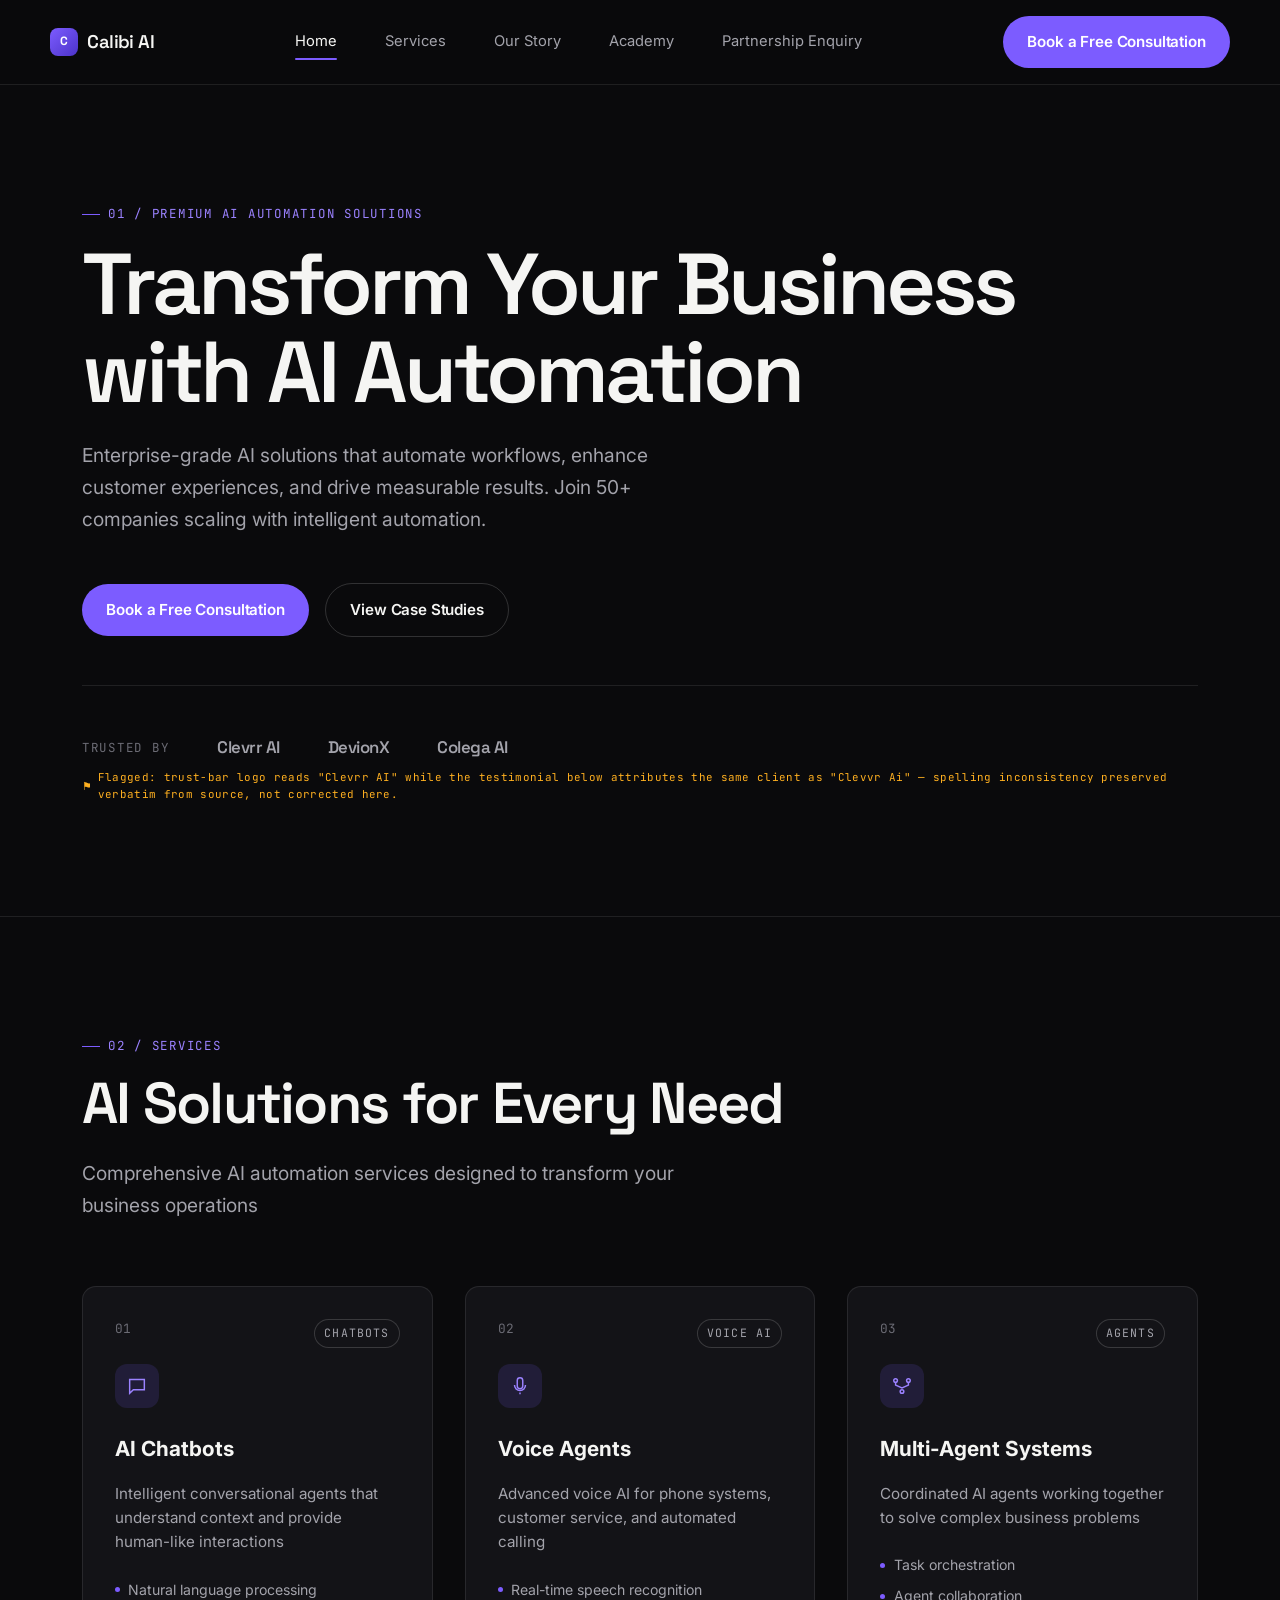
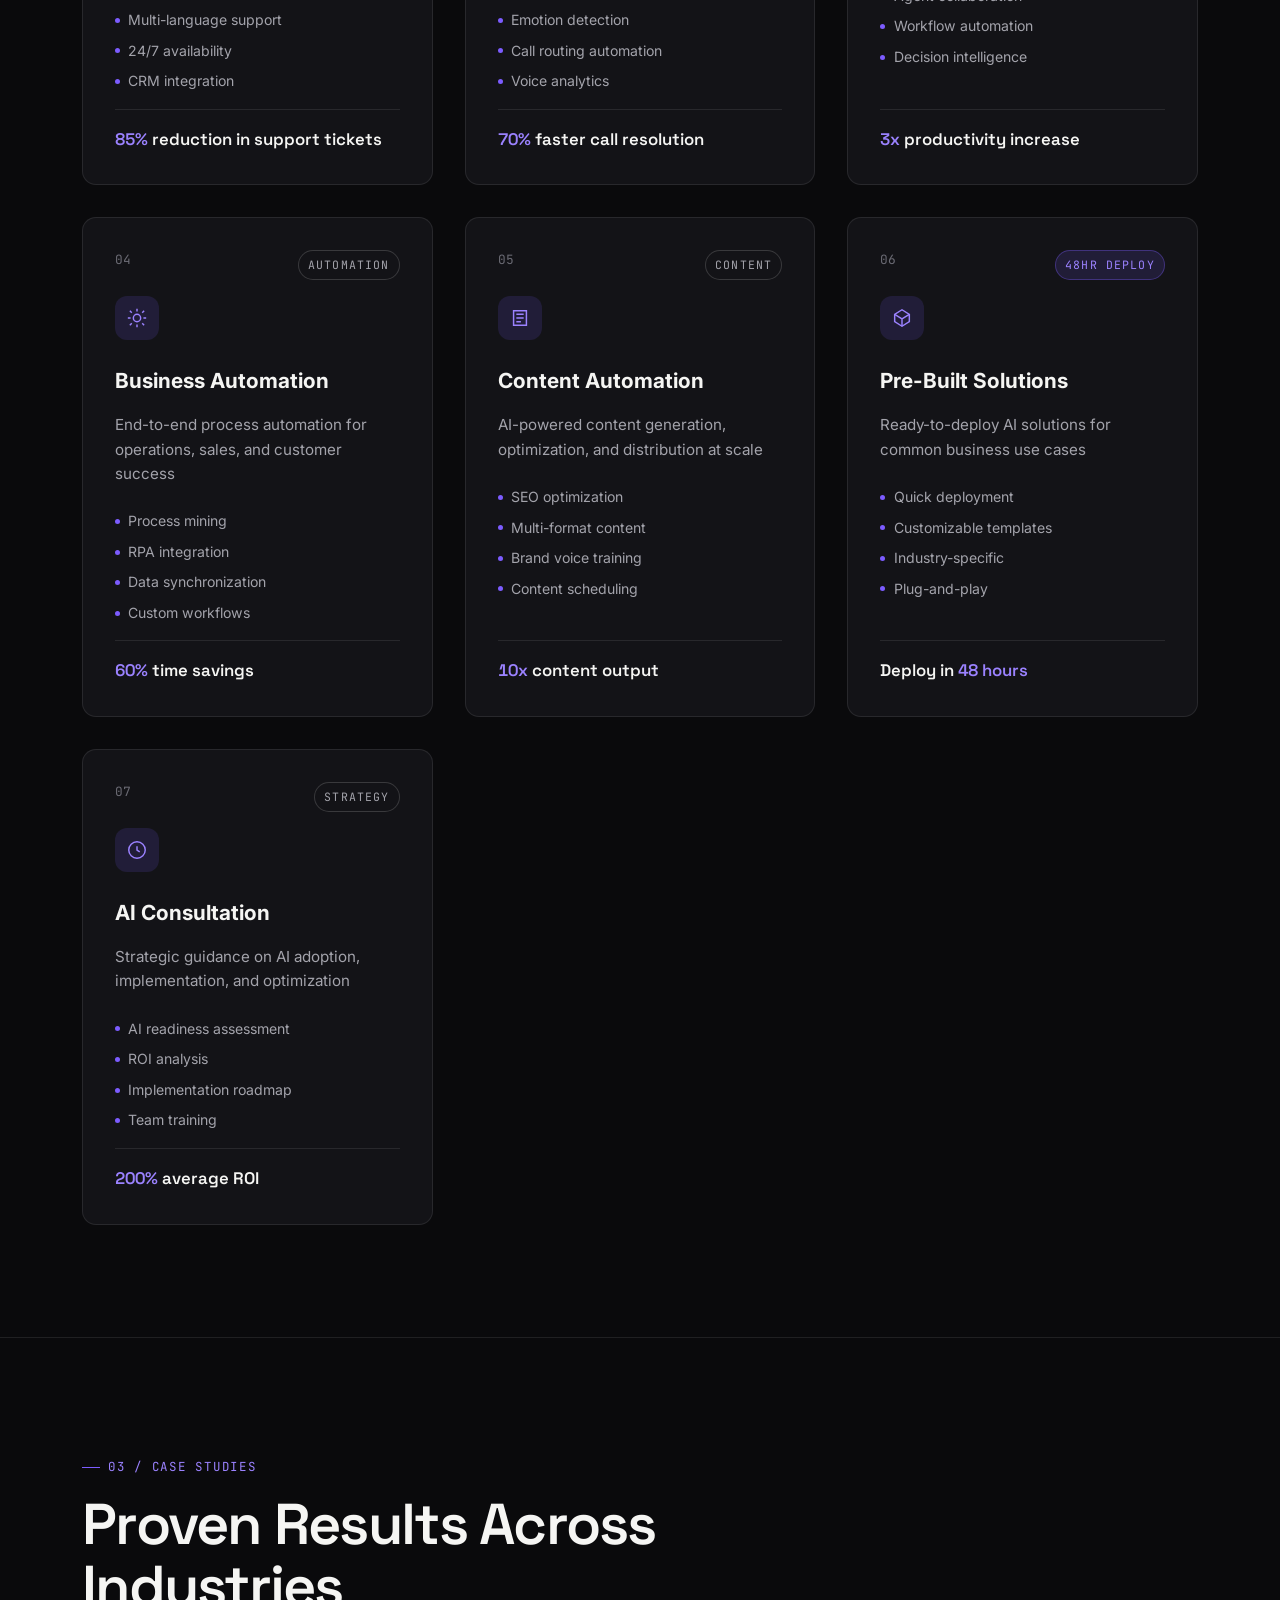
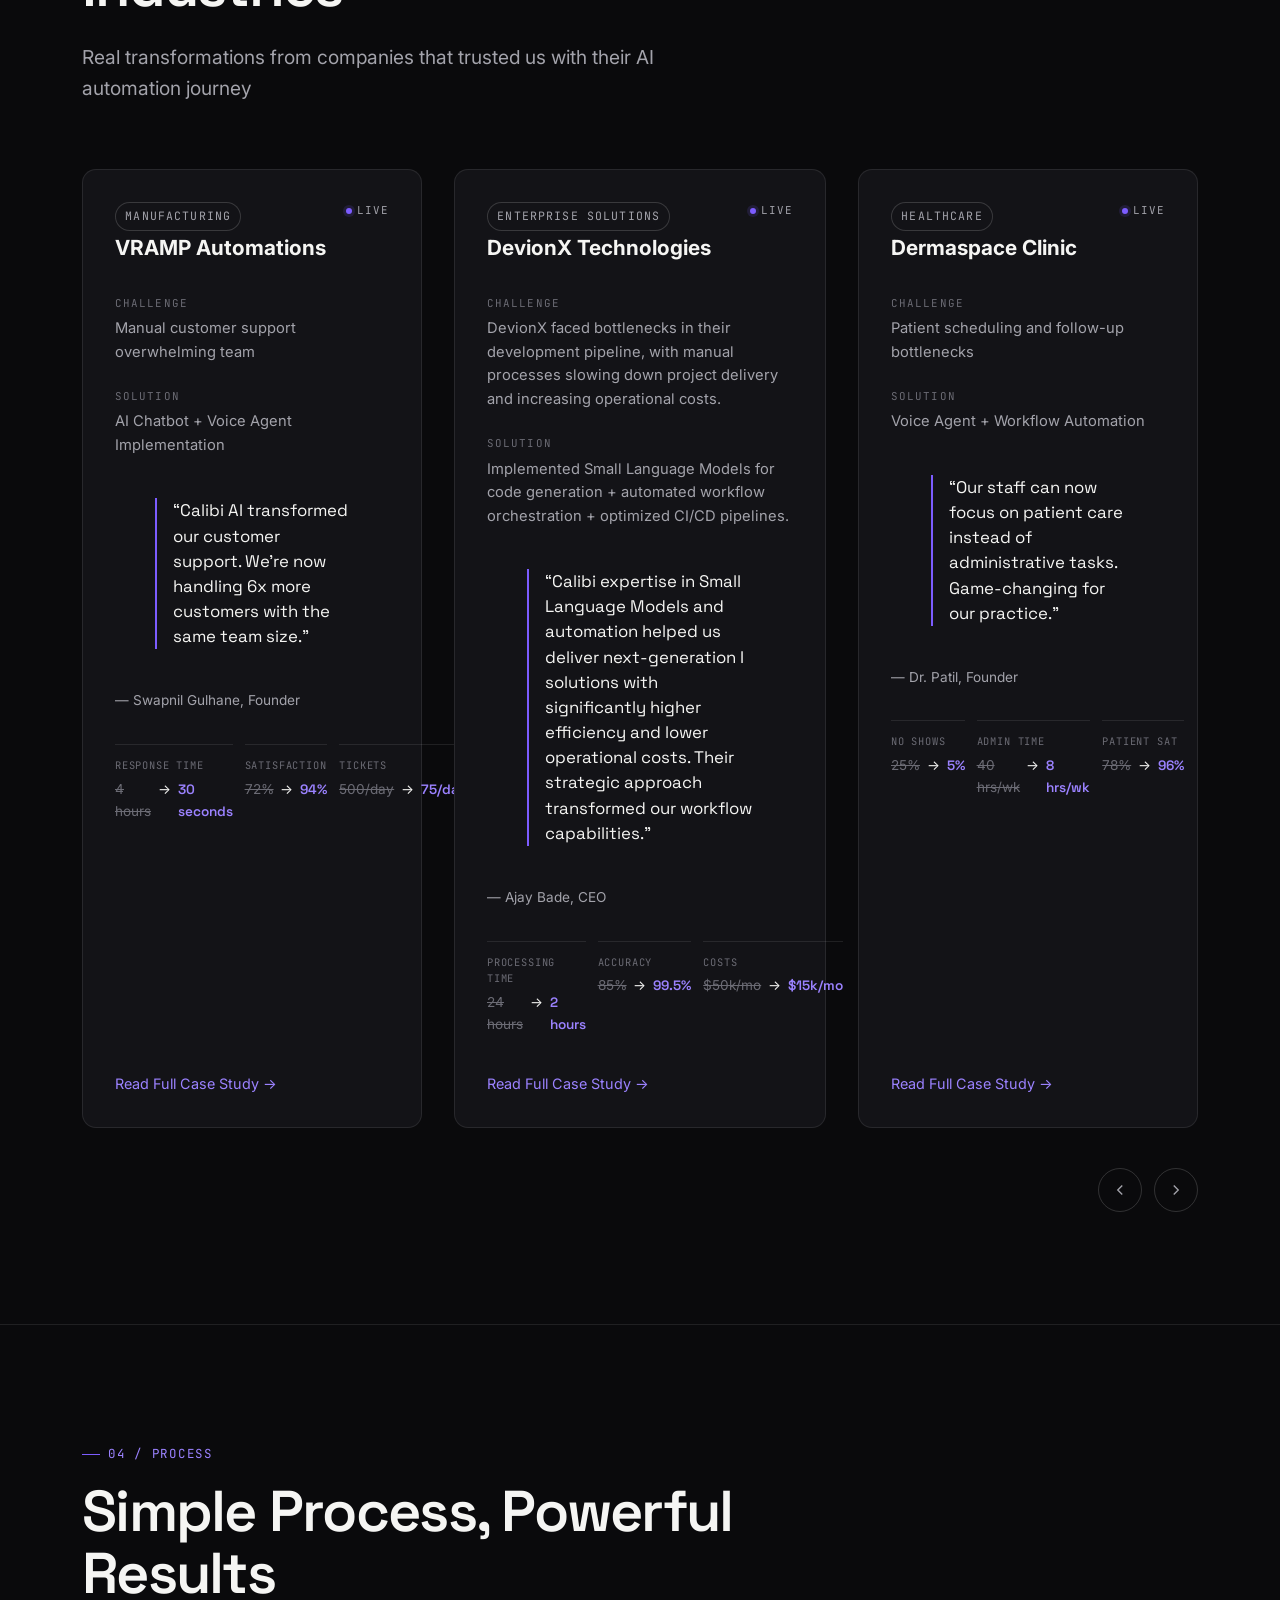
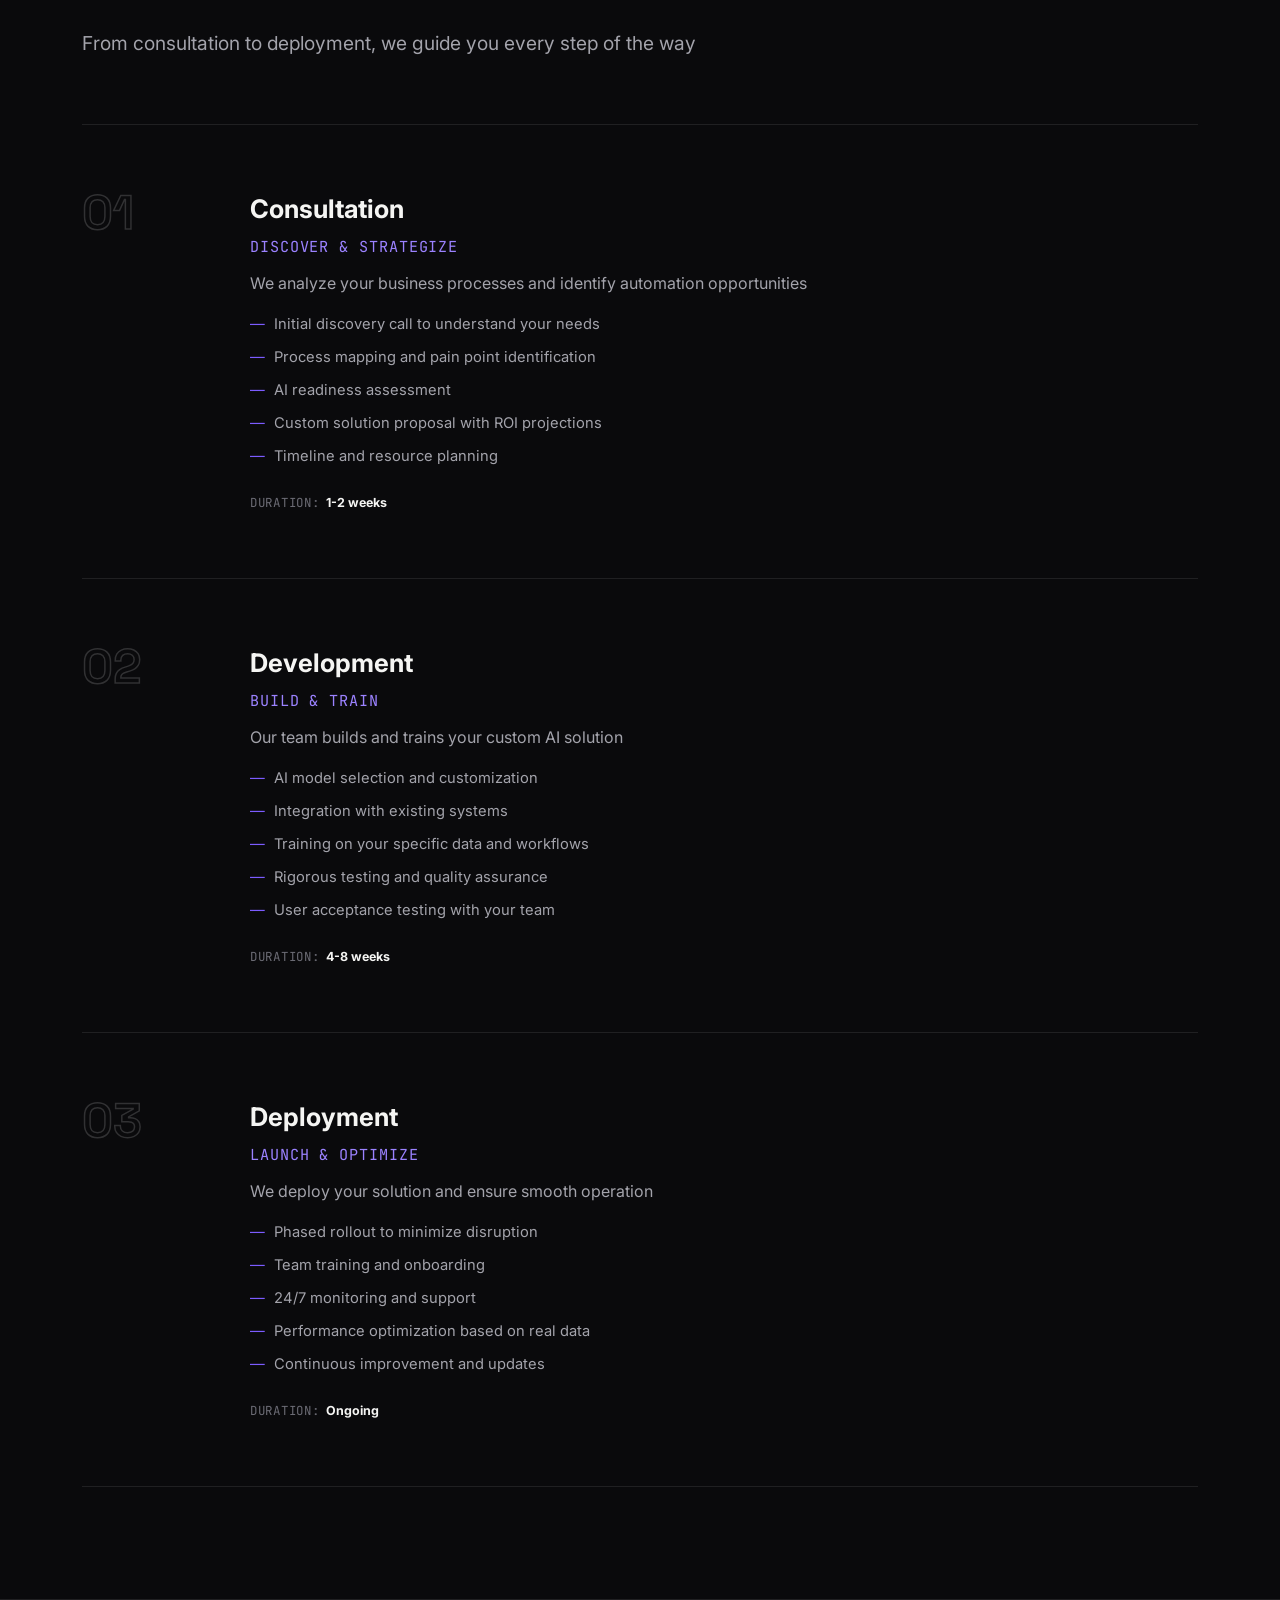
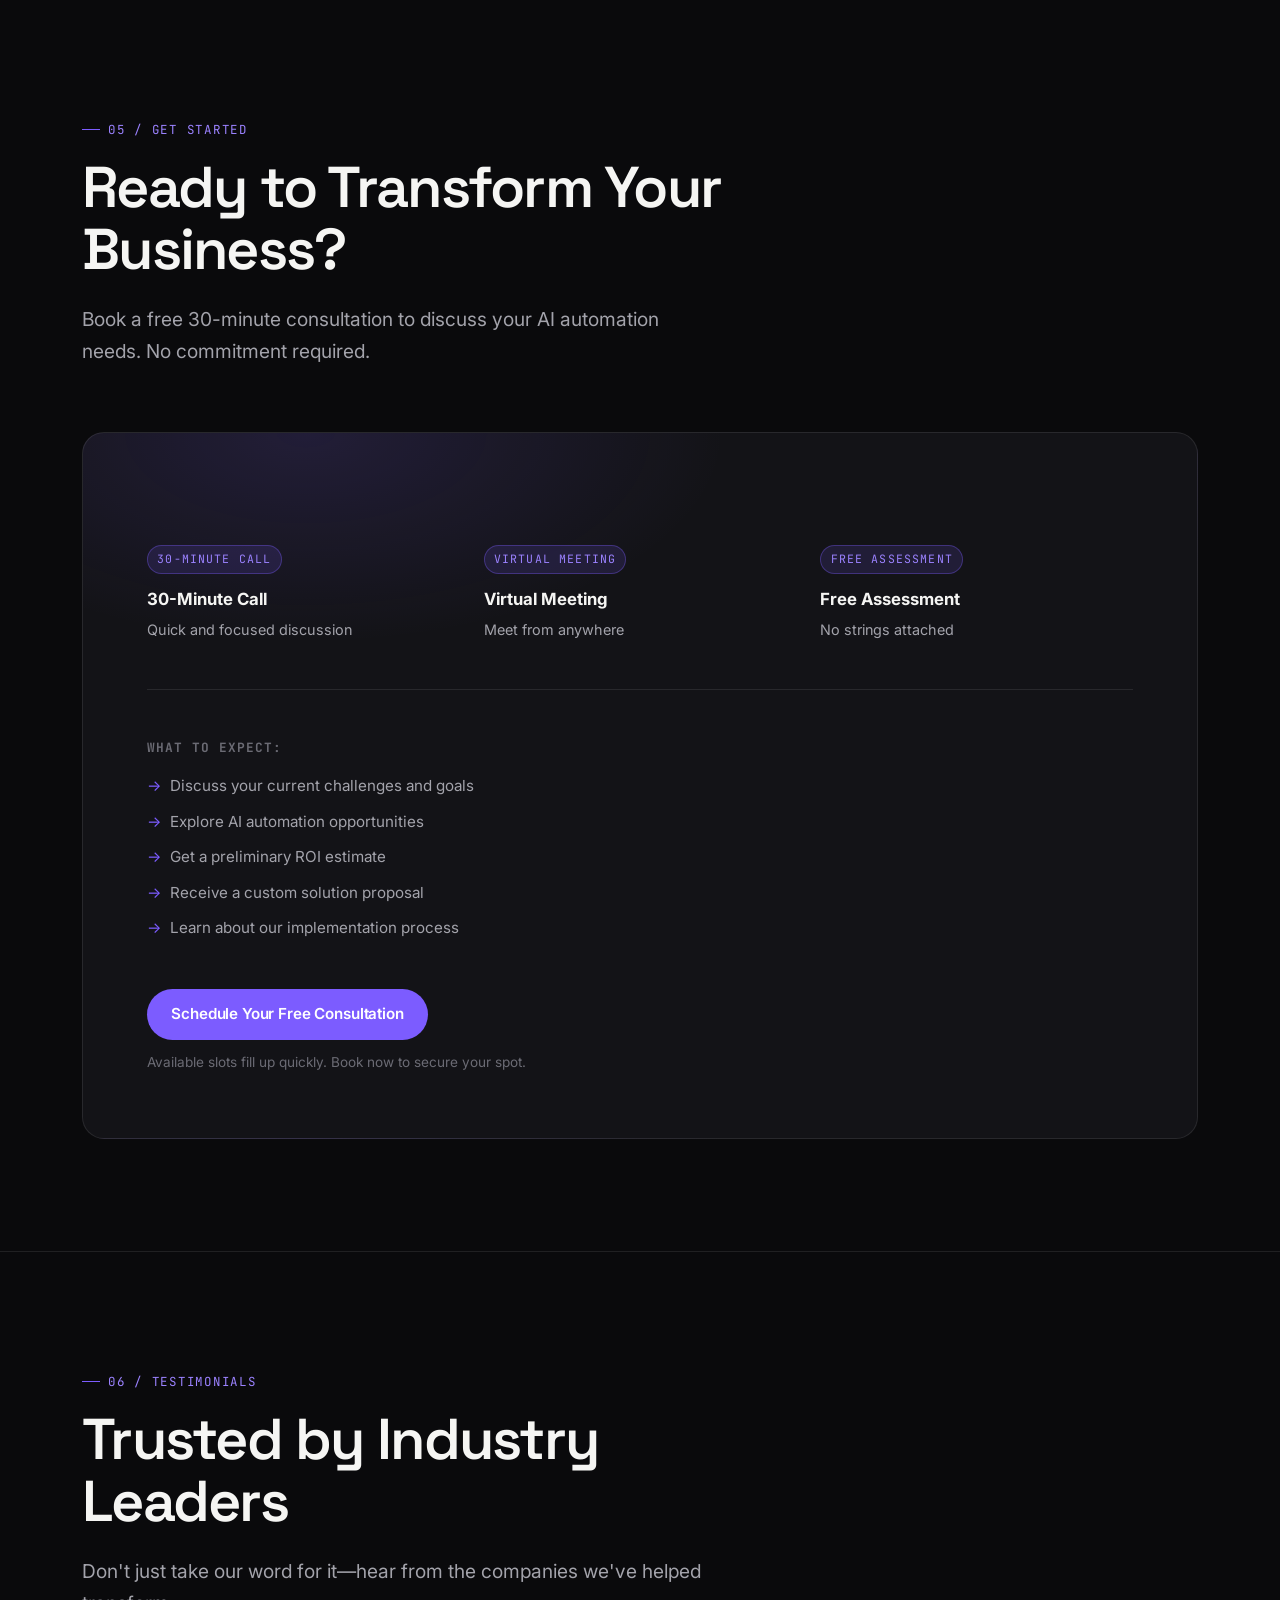
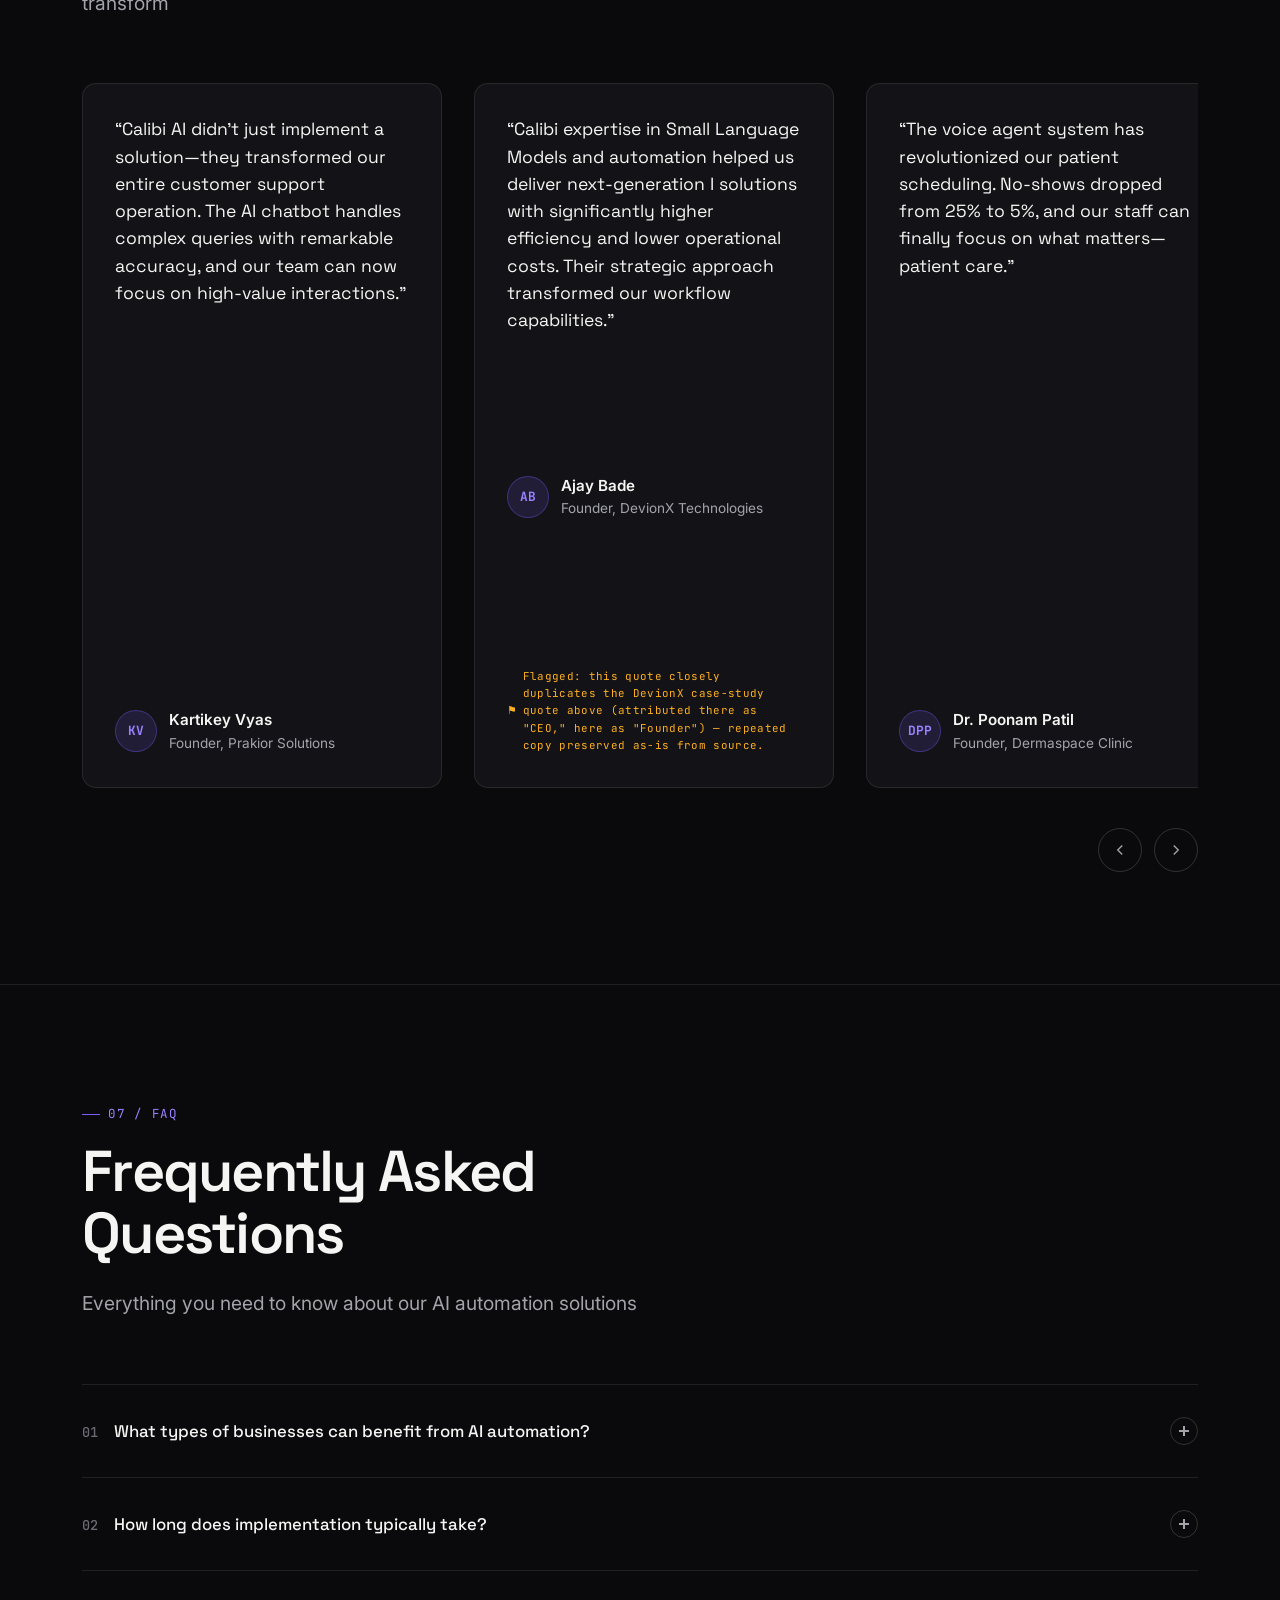
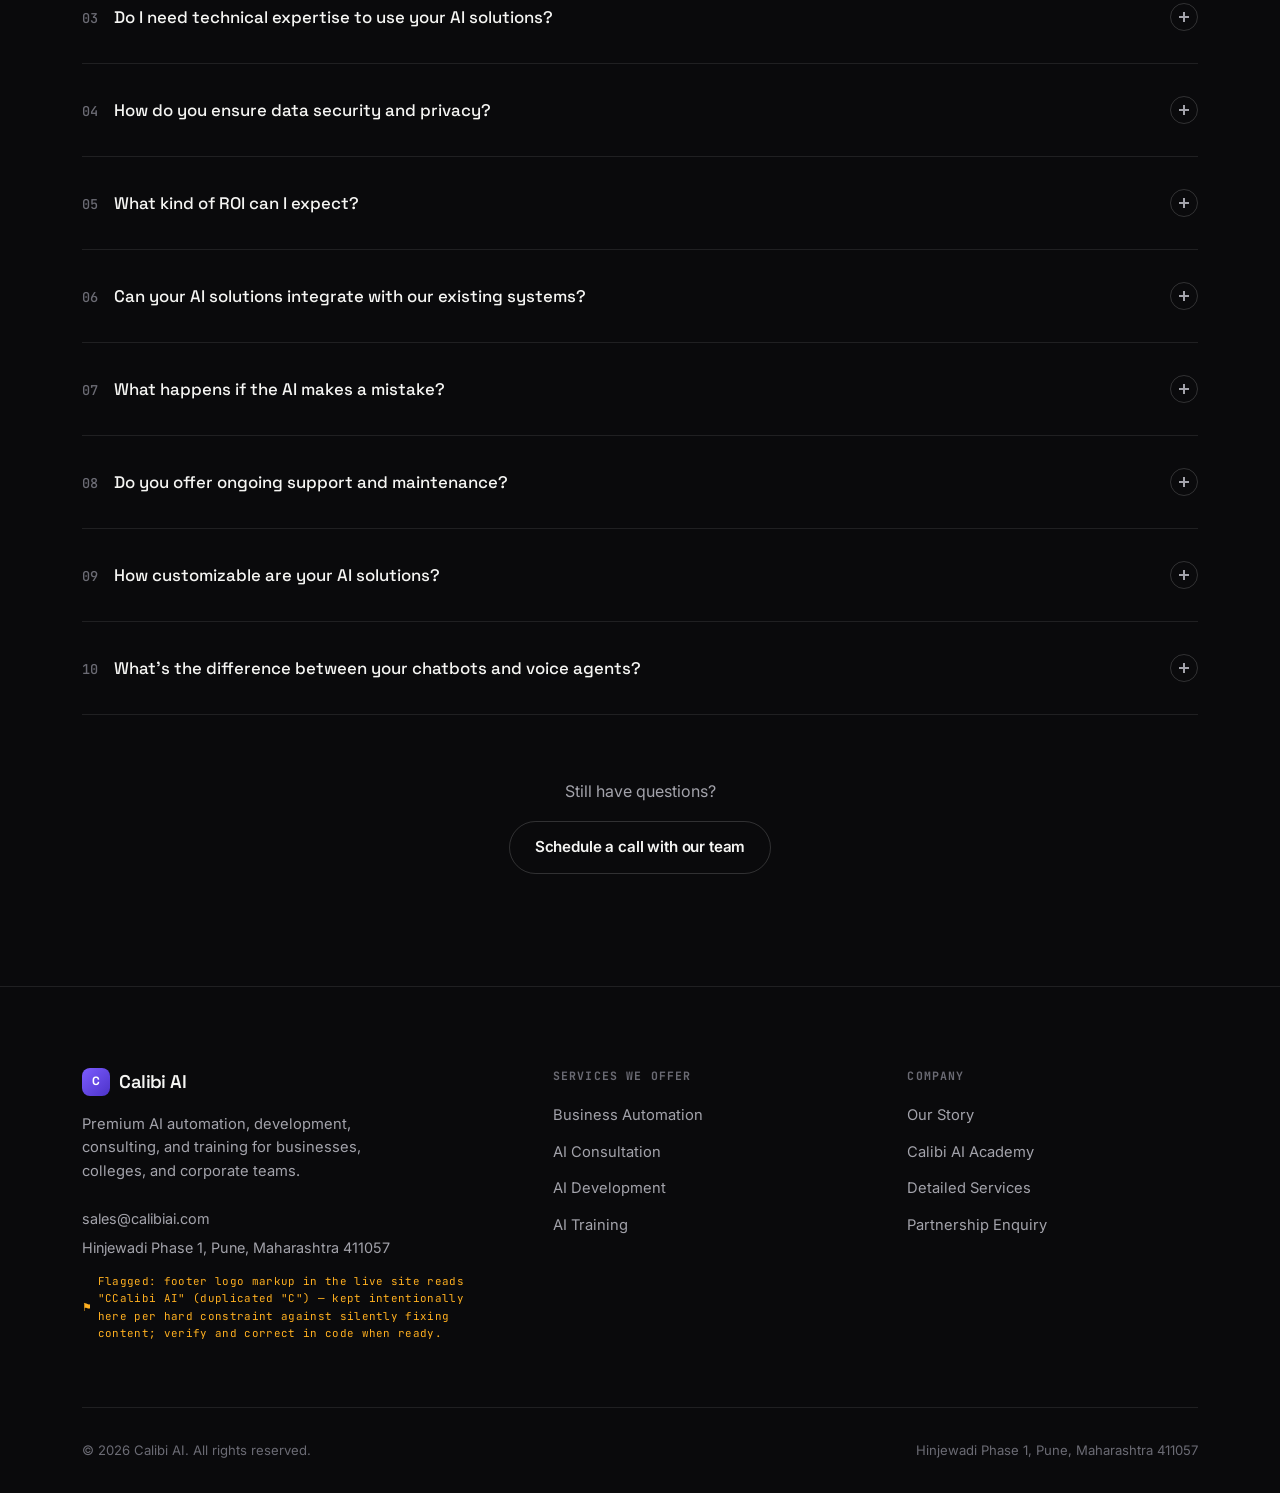
==== index.html @ f29c5b3b "Redesign Calibi AI theme/UI (editorial 360labs-style visual system) - Full visual redesign across Ho" ====
<!DOCTYPE html>
<html lang="en">
<head>
<meta charset="UTF-8" />
<meta name="viewport" content="width=device-width, initial-scale=1.0" />
<title>Calibi AI - Premium AI Automation Solutions</title>
<meta name="description" content="Enterprise-grade AI solutions that automate workflows, enhance customer experiences, and drive measurable results." />
<link rel="preconnect" href="https://fonts.googleapis.com">
<link href="https://fonts.googleapis.com/css2?family=Space+Grotesk:wght@500;600;700&family=Inter:wght@400;500;600;700&family=JetBrains+Mono:wght@400;500&display=swap" rel="stylesheet">
<link rel="stylesheet" href="assets/css/style.css" />
</head>
<body>

<header class="navbar">
  <div class="container navbar__inner">
    <a href="index.html" class="logo"><span class="logo__mark">C</span>Calibi AI</a>
    <nav class="nav-links">
      <a href="index.html" class="is-active">Home</a>
      <a href="services.html">Services</a>
      <a href="story.html">Our Story</a>
      <a href="academy.html">Academy</a>
      <a href="academy.html#academy-contact">Partnership Enquiry</a>
    </nav>
    <div class="navbar__actions">
      <a href="#consultation" class="btn btn-primary">Book a Free Consultation</a>
      <button class="nav-toggle" aria-label="Toggle menu"><span></span></button>
    </div>
  </div>
</header>

<main>

  <!-- HERO -->
  <section class="hero container">
    <div class="eyebrow">01 / Premium AI Automation Solutions</div>
    <h1 class="display-xl reveal">Transform Your Business with AI Automation</h1>
    <p class="lede hero__sub reveal">Enterprise-grade AI solutions that automate workflows, enhance customer experiences, and drive measurable results. Join 50+ companies scaling with intelligent automation.</p>
    <div class="btn-row hero__cta reveal">
      <a href="#consultation" class="btn btn-primary">Book a Free Consultation</a>
      <a href="#case-studies" class="btn btn-secondary">View Case Studies</a>
    </div>

    <div class="trust-bar reveal">
      <span class="trust-bar__label">Trusted by</span>
      <div class="trust-bar__logos">
        <span>Clevrr AI</span>
        <span>DevionX</span>
        <span>Colega AI</span>
      </div>
    </div>
    <div class="editorial-flag">Flagged: trust-bar logo reads "Clevrr AI" while the testimonial below attributes the same client as "Clevvr Ai" — spelling inconsistency preserved verbatim from source, not corrected here.</div>
  </section>

  <!-- SERVICES -->
  <section class="section section-border-top" id="services">
    <div class="container">
      <div class="section-head reveal">
        <div class="eyebrow">02 / Services</div>
        <h2 class="display-lg">AI Solutions for Every Need</h2>
        <p class="lede">Comprehensive AI automation services designed to transform your business operations</p>
      </div>

      <div class="grid grid-3 reveal-stagger">

        <article class="card service-card">
          <div class="service-card__top">
            <span class="service-card__index">01</span>
            <span class="pill">Chatbots</span>
          </div>
          <div class="service-card__icon">
            <svg viewBox="0 0 24 24" fill="none" stroke="currentColor" stroke-width="1.6"><path d="M4 5h16v11H8l-4 4V5Z"/></svg>
          </div>
          <h3>AI Chatbots</h3>
          <p class="desc">Intelligent conversational agents that understand context and provide human-like interactions</p>
          <ul class="service-card__features">
            <li>Natural language processing</li>
            <li>Multi-language support</li>
            <li>24/7 availability</li>
            <li>CRM integration</li>
          </ul>
          <div class="service-card__stat"><span class="stat-number">85%</span> reduction in support tickets</div>
        </article>

        <article class="card service-card">
          <div class="service-card__top">
            <span class="service-card__index">02</span>
            <span class="pill">Voice AI</span>
          </div>
          <div class="service-card__icon">
            <svg viewBox="0 0 24 24" fill="none" stroke="currentColor" stroke-width="1.6"><path d="M12 3a3 3 0 0 1 3 3v6a3 3 0 0 1-6 0V6a3 3 0 0 1 3-3Z"/><path d="M6 11a6 6 0 0 0 12 0M12 19v2"/></svg>
          </div>
          <h3>Voice Agents</h3>
          <p class="desc">Advanced voice AI for phone systems, customer service, and automated calling</p>
          <ul class="service-card__features">
            <li>Real-time speech recognition</li>
            <li>Emotion detection</li>
            <li>Call routing automation</li>
            <li>Voice analytics</li>
          </ul>
          <div class="service-card__stat"><span class="stat-number">70%</span> faster call resolution</div>
        </article>

        <article class="card service-card">
          <div class="service-card__top">
            <span class="service-card__index">03</span>
            <span class="pill">Agents</span>
          </div>
          <div class="service-card__icon">
            <svg viewBox="0 0 24 24" fill="none" stroke="currentColor" stroke-width="1.6"><circle cx="5" cy="6" r="2"/><circle cx="19" cy="6" r="2"/><circle cx="12" cy="18" r="2"/><path d="M5 8v3l7 3 7-3V8"/></svg>
          </div>
          <h3>Multi-Agent Systems</h3>
          <p class="desc">Coordinated AI agents working together to solve complex business problems</p>
          <ul class="service-card__features">
            <li>Task orchestration</li>
            <li>Agent collaboration</li>
            <li>Workflow automation</li>
            <li>Decision intelligence</li>
          </ul>
          <div class="service-card__stat"><span class="stat-number">3x</span> productivity increase</div>
        </article>

        <article class="card service-card">
          <div class="service-card__top">
            <span class="service-card__index">04</span>
            <span class="pill">Automation</span>
          </div>
          <div class="service-card__icon">
            <svg viewBox="0 0 24 24" fill="none" stroke="currentColor" stroke-width="1.6"><path d="M12 2v3M12 19v3M4.2 4.2l2.1 2.1M17.7 17.7l2.1 2.1M2 12h3M19 12h3M4.2 19.8l2.1-2.1M17.7 6.3l2.1-2.1"/><circle cx="12" cy="12" r="4"/></svg>
          </div>
          <h3>Business Automation</h3>
          <p class="desc">End-to-end process automation for operations, sales, and customer success</p>
          <ul class="service-card__features">
            <li>Process mining</li>
            <li>RPA integration</li>
            <li>Data synchronization</li>
            <li>Custom workflows</li>
          </ul>
          <div class="service-card__stat"><span class="stat-number">60%</span> time savings</div>
        </article>

        <article class="card service-card">
          <div class="service-card__top">
            <span class="service-card__index">05</span>
            <span class="pill">Content</span>
          </div>
          <div class="service-card__icon">
            <svg viewBox="0 0 24 24" fill="none" stroke="currentColor" stroke-width="1.6"><path d="M5 4h14v16H5z"/><path d="M8 8h8M8 12h8M8 16h5"/></svg>
          </div>
          <h3>Content Automation</h3>
          <p class="desc">AI-powered content generation, optimization, and distribution at scale</p>
          <ul class="service-card__features">
            <li>SEO optimization</li>
            <li>Multi-format content</li>
            <li>Brand voice training</li>
            <li>Content scheduling</li>
          </ul>
          <div class="service-card__stat"><span class="stat-number">10x</span> content output</div>
        </article>

        <article class="card service-card">
          <div class="service-card__top">
            <span class="service-card__index">06</span>
            <span class="pill pill--accent">48hr Deploy</span>
          </div>
          <div class="service-card__icon">
            <svg viewBox="0 0 24 24" fill="none" stroke="currentColor" stroke-width="1.6"><path d="M4 8l8-5 8 5v8l-8 5-8-5V8Z"/><path d="M4 8l8 5 8-5M12 13v8"/></svg>
          </div>
          <h3>Pre-Built Solutions</h3>
          <p class="desc">Ready-to-deploy AI solutions for common business use cases</p>
          <ul class="service-card__features">
            <li>Quick deployment</li>
            <li>Customizable templates</li>
            <li>Industry-specific</li>
            <li>Plug-and-play</li>
          </ul>
          <div class="service-card__stat">Deploy in <span class="stat-number">48 hours</span></div>
        </article>

        <article class="card service-card">
          <div class="service-card__top">
            <span class="service-card__index">07</span>
            <span class="pill">Strategy</span>
          </div>
          <div class="service-card__icon">
            <svg viewBox="0 0 24 24" fill="none" stroke="currentColor" stroke-width="1.6"><circle cx="12" cy="12" r="9"/><path d="M12 8v4l3 2"/></svg>
          </div>
          <h3>AI Consultation</h3>
          <p class="desc">Strategic guidance on AI adoption, implementation, and optimization</p>
          <ul class="service-card__features">
            <li>AI readiness assessment</li>
            <li>ROI analysis</li>
            <li>Implementation roadmap</li>
            <li>Team training</li>
          </ul>
          <div class="service-card__stat"><span class="stat-number">200%</span> average ROI</div>
        </article>

      </div>
    </div>
  </section>

  <!-- CASE STUDIES -->
  <section class="section section-border-top" id="case-studies">
    <div class="container">
      <div class="section-head reveal">
        <div class="eyebrow">03 / Case Studies</div>
        <h2 class="display-lg">Proven Results Across Industries</h2>
        <p class="lede">Real transformations from companies that trusted us with their AI automation journey</p>
      </div>

      <div class="carousel-wrap reveal" data-carousel>
        <div class="carousel-track">

          <article class="card case-card">
            <div class="case-card__head">
              <div class="case-card__meta">
                <span class="pill">Manufacturing</span>
                <h3>VRAMP Automations</h3>
              </div>
              <span class="status">Live</span>
            </div>

            <div class="case-card__block">
              <span class="label">CHALLENGE</span>
              <p>Manual customer support overwhelming team</p>
            </div>
            <div class="case-card__block">
              <span class="label">SOLUTION</span>
              <p>AI Chatbot + Voice Agent Implementation</p>
            </div>

            <blockquote class="case-card__quote">&ldquo;Calibi AI transformed our customer support. We're now handling 6x more customers with the same team size.&rdquo;</blockquote>
            <div class="case-card__author">— Swapnil Gulhane, Founder</div>

            <div class="case-card__metrics">
              <div class="metric">
                <span class="m-label">Response Time</span>
                <div class="m-values"><span class="m-before">4 hours</span><span>→</span><span class="m-after">30 seconds</span></div>
              </div>
              <div class="metric">
                <span class="m-label">Satisfaction</span>
                <div class="m-values"><span class="m-before">72%</span><span>→</span><span class="m-after">94%</span></div>
              </div>
              <div class="metric">
                <span class="m-label">Tickets</span>
                <div class="m-values"><span class="m-before">500/day</span><span>→</span><span class="m-after">75/day</span></div>
              </div>
            </div>

            <div class="case-card__footer">
              <a href="#" class="btn-ghost">Read Full Case Study →</a>
            </div>
          </article>

          <article class="card case-card">
            <div class="case-card__head">
              <div class="case-card__meta">
                <span class="pill">Enterprise solutions</span>
                <h3>DevionX Technologies</h3>
              </div>
              <span class="status">Live</span>
            </div>

            <div class="case-card__block">
              <span class="label">CHALLENGE</span>
              <p>DevionX faced bottlenecks in their development pipeline, with manual processes slowing down project delivery and increasing operational costs.</p>
            </div>
            <div class="case-card__block">
              <span class="label">SOLUTION</span>
              <p>Implemented Small Language Models for code generation + automated workflow orchestration + optimized CI/CD pipelines.</p>
            </div>

            <blockquote class="case-card__quote">&ldquo;Calibi expertise in Small Language Models and automation helped us deliver next-generation I solutions with significantly higher efficiency and lower operational costs. Their strategic approach transformed our workflow capabilities.&rdquo;</blockquote>
            <div class="case-card__author">— Ajay Bade, CEO</div>

            <div class="case-card__metrics">
              <div class="metric">
                <span class="m-label">Processing Time</span>
                <div class="m-values"><span class="m-before">24 hours</span><span>→</span><span class="m-after">2 hours</span></div>
              </div>
              <div class="metric">
                <span class="m-label">Accuracy</span>
                <div class="m-values"><span class="m-before">85%</span><span>→</span><span class="m-after">99.5%</span></div>
              </div>
              <div class="metric">
                <span class="m-label">Costs</span>
                <div class="m-values"><span class="m-before">$50k/mo</span><span>→</span><span class="m-after">$15k/mo</span></div>
              </div>
            </div>

            <div class="case-card__footer">
              <a href="#" class="btn-ghost">Read Full Case Study →</a>
            </div>
          </article>

          <article class="card case-card">
            <div class="case-card__head">
              <div class="case-card__meta">
                <span class="pill">Healthcare</span>
                <h3>Dermaspace Clinic</h3>
              </div>
              <span class="status">Live</span>
            </div>

            <div class="case-card__block">
              <span class="label">CHALLENGE</span>
              <p>Patient scheduling and follow-up bottlenecks</p>
            </div>
            <div class="case-card__block">
              <span class="label">SOLUTION</span>
              <p>Voice Agent + Workflow Automation</p>
            </div>

            <blockquote class="case-card__quote">&ldquo;Our staff can now focus on patient care instead of administrative tasks. Game-changing for our practice.&rdquo;</blockquote>
            <div class="case-card__author">— Dr. Patil, Founder</div>

            <div class="case-card__metrics">
              <div class="metric">
                <span class="m-label">No Shows</span>
                <div class="m-values"><span class="m-before">25%</span><span>→</span><span class="m-after">5%</span></div>
              </div>
              <div class="metric">
                <span class="m-label">Admin Time</span>
                <div class="m-values"><span class="m-before">40 hrs/wk</span><span>→</span><span class="m-after">8 hrs/wk</span></div>
              </div>
              <div class="metric">
                <span class="m-label">Patient Sat</span>
                <div class="m-values"><span class="m-before">78%</span><span>→</span><span class="m-after">96%</span></div>
              </div>
            </div>

            <div class="case-card__footer">
              <a href="#" class="btn-ghost">Read Full Case Study →</a>
            </div>
          </article>

        </div>

        <div class="carousel-controls">
          <button class="carousel-btn" data-action="prev" aria-label="Previous slide">
            <svg viewBox="0 0 24 24" fill="none" stroke="currentColor" stroke-width="1.8"><path d="M15 18l-6-6 6-6"/></svg>
          </button>
          <button class="carousel-btn" data-action="next" aria-label="Next slide">
            <svg viewBox="0 0 24 24" fill="none" stroke="currentColor" stroke-width="1.8"><path d="M9 18l6-6-6-6"/></svg>
          </button>
        </div>
      </div>
    </div>
  </section>

  <!-- PROCESS -->
  <section class="section section-border-top">
    <div class="container">
      <div class="section-head reveal">
        <div class="eyebrow">04 / Process</div>
        <h2 class="display-lg">Simple Process, Powerful Results</h2>
        <p class="lede">From consultation to deployment, we guide you every step of the way</p>
      </div>

      <div class="process-list">
        <div class="process-step reveal">
          <div class="process-step__num"><span class="big">01</span></div>
          <div class="process-step__body">
            <h3>Consultation</h3>
            <div class="process-step__subtitle">Discover &amp; Strategize</div>
            <p class="process-step__desc">We analyze your business processes and identify automation opportunities</p>
            <ul class="process-step__bullets">
              <li>Initial discovery call to understand your needs</li>
              <li>Process mapping and pain point identification</li>
              <li>AI readiness assessment</li>
              <li>Custom solution proposal with ROI projections</li>
              <li>Timeline and resource planning</li>
            </ul>
            <div class="process-step__duration">Duration: <strong>1-2 weeks</strong></div>
          </div>
        </div>

        <div class="process-step reveal">
          <div class="process-step__num"><span class="big">02</span></div>
          <div class="process-step__body">
            <h3>Development</h3>
            <div class="process-step__subtitle">Build &amp; Train</div>
            <p class="process-step__desc">Our team builds and trains your custom AI solution</p>
            <ul class="process-step__bullets">
              <li>AI model selection and customization</li>
              <li>Integration with existing systems</li>
              <li>Training on your specific data and workflows</li>
              <li>Rigorous testing and quality assurance</li>
              <li>User acceptance testing with your team</li>
            </ul>
            <div class="process-step__duration">Duration: <strong>4-8 weeks</strong></div>
          </div>
        </div>

        <div class="process-step reveal">
          <div class="process-step__num"><span class="big">03</span></div>
          <div class="process-step__body">
            <h3>Deployment</h3>
            <div class="process-step__subtitle">Launch &amp; Optimize</div>
            <p class="process-step__desc">We deploy your solution and ensure smooth operation</p>
            <ul class="process-step__bullets">
              <li>Phased rollout to minimize disruption</li>
              <li>Team training and onboarding</li>
              <li>24/7 monitoring and support</li>
              <li>Performance optimization based on real data</li>
              <li>Continuous improvement and updates</li>
            </ul>
            <div class="process-step__duration">Duration: <strong>Ongoing</strong></div>
          </div>
        </div>
      </div>
    </div>
  </section>

  <!-- CONSULTATION CTA -->
  <section class="section section-border-top" id="consultation">
    <div class="container">
      <div class="section-head reveal">
        <div class="eyebrow">05 / Get Started</div>
        <h2 class="display-lg">Ready to Transform Your Business?</h2>
        <p class="lede">Book a free 30-minute consultation to discuss your AI automation needs. No commitment required.</p>
      </div>

      <div class="cta-block reveal">
        <div class="cta-block__chips">
          <div class="cta-chip">
            <span class="pill pill--accent">30-Minute Call</span>
            <h3 style="margin-top: 0.7em;">30-Minute Call</h3>
            <p>Quick and focused discussion</p>
          </div>
          <div class="cta-chip">
            <span class="pill pill--accent">Virtual Meeting</span>
            <h3 style="margin-top: 0.7em;">Virtual Meeting</h3>
            <p>Meet from anywhere</p>
          </div>
          <div class="cta-chip">
            <span class="pill pill--accent">Free Assessment</span>
            <h3 style="margin-top: 0.7em;">Free Assessment</h3>
            <p>No strings attached</p>
          </div>
        </div>

        <div class="cta-block__expect">
          <h4>What to Expect:</h4>
          <ul>
            <li>Discuss your current challenges and goals</li>
            <li>Explore AI automation opportunities</li>
            <li>Get a preliminary ROI estimate</li>
            <li>Receive a custom solution proposal</li>
            <li>Learn about our implementation process</li>
          </ul>
        </div>

        <div class="cta-block__action">
          <a href="mailto:sales@calibiai.com" class="btn btn-primary">Schedule Your Free Consultation</a>
          <p class="cta-block__microcopy">Available slots fill up quickly. Book now to secure your spot.</p>
        </div>
      </div>
    </div>
  </section>

  <!-- TESTIMONIALS -->
  <section class="section section-border-top">
    <div class="container">
      <div class="section-head reveal">
        <div class="eyebrow">06 / Testimonials</div>
        <h2 class="display-lg">Trusted by Industry Leaders</h2>
        <p class="lede">Don't just take our word for it—hear from the companies we've helped transform</p>
      </div>

      <div class="carousel-wrap reveal" data-carousel>
        <div class="carousel-track">

          <article class="card testimonial-card">
            <p class="quote">&ldquo;Calibi AI didn't just implement a solution—they transformed our entire customer support operation. The AI chatbot handles complex queries with remarkable accuracy, and our team can now focus on high-value interactions.&rdquo;</p>
            <div class="testimonial-card__foot">
              <span class="avatar-badge">KV</span>
              <div>
                <div class="testimonial-card__name">Kartikey Vyas</div>
                <div class="testimonial-card__role">Founder, Prakior Solutions</div>
              </div>
            </div>
          </article>

          <article class="card testimonial-card">
            <p class="quote">&ldquo;Calibi expertise in Small Language Models and automation helped us deliver next-generation I solutions with significantly higher efficiency and lower operational costs. Their strategic approach transformed our workflow capabilities.&rdquo;</p>
            <div class="testimonial-card__foot">
              <span class="avatar-badge">AB</span>
              <div>
                <div class="testimonial-card__name">Ajay Bade</div>
                <div class="testimonial-card__role">Founder, DevionX Technologies</div>
              </div>
            </div>
            <div class="editorial-flag">Flagged: this quote closely duplicates the DevionX case-study quote above (attributed there as "CEO," here as "Founder") — repeated copy preserved as-is from source.</div>
          </article>

          <article class="card testimonial-card">
            <p class="quote">&ldquo;The voice agent system has revolutionized our patient scheduling. No-shows dropped from 25% to 5%, and our staff can finally focus on what matters—patient care.&rdquo;</p>
            <div class="testimonial-card__foot">
              <span class="avatar-badge">DPP</span>
              <div>
                <div class="testimonial-card__name">Dr. Poonam Patil</div>
                <div class="testimonial-card__role">Founder, Dermaspace Clinic</div>
              </div>
            </div>
          </article>

          <article class="card testimonial-card">
            <p class="quote">&ldquo;Partnering with AtoomAi has been one of the best decisions for our business. They've helped us outsource various AI services, including a powerful AI chatbot that now handles customer queries efficiently and around the clock. Their solutions have significantly reduced our support team's workload while improving response times and overall customer satisfaction.&rdquo;</p>
            <div class="testimonial-card__foot">
              <span class="avatar-badge">RM</span>
              <div>
                <div class="testimonial-card__name">Raghav Mishra</div>
                <div class="testimonial-card__role">co-Founder, Clevvr Ai</div>
              </div>
            </div>
            <div class="flag-note">⚑ Flagged, not corrected: quote body names "AtoomAi" while the attribution reads "Clevvr Ai" — likely a copy-paste mismatch in the original source. Also note the trust-bar spells this client "Clevrr AI" (2×r) vs. "Clevvr Ai" (2×v) here. Verify the correct company/spelling with the client before publishing.</div>
          </article>

        </div>

        <div class="carousel-controls">
          <button class="carousel-btn" data-action="prev" aria-label="Previous slide">
            <svg viewBox="0 0 24 24" fill="none" stroke="currentColor" stroke-width="1.8"><path d="M15 18l-6-6 6-6"/></svg>
          </button>
          <button class="carousel-btn" data-action="next" aria-label="Next slide">
            <svg viewBox="0 0 24 24" fill="none" stroke="currentColor" stroke-width="1.8"><path d="M9 18l6-6-6-6"/></svg>
          </button>
        </div>
      </div>
    </div>
  </section>

  <!-- FAQ -->
  <section class="section section-border-top">
    <div class="container">
      <div class="section-head reveal">
        <div class="eyebrow">07 / FAQ</div>
        <h2 class="display-lg">Frequently Asked Questions</h2>
        <p class="lede">Everything you need to know about our AI automation solutions</p>
      </div>

      <div class="faq-list reveal">

        <details class="faq-item">
          <summary><span><span class="q-index">01</span>What types of businesses can benefit from AI automation?</span><span class="plus"></span></summary>
          <div class="faq-item__body"><p class="faq-answer-placeholder">Answer content not captured in the source scan (memory.txt) — this panel intentionally left as a placeholder rather than inventing copy. Add the real answer text here.</p></div>
        </details>

        <details class="faq-item">
          <summary><span><span class="q-index">02</span>How long does implementation typically take?</span><span class="plus"></span></summary>
          <div class="faq-item__body"><p class="faq-answer-placeholder">Answer content not captured in the source scan (memory.txt) — this panel intentionally left as a placeholder rather than inventing copy. Add the real answer text here.</p></div>
        </details>

        <details class="faq-item">
          <summary><span><span class="q-index">03</span>Do I need technical expertise to use your AI solutions?</span><span class="plus"></span></summary>
          <div class="faq-item__body"><p class="faq-answer-placeholder">Answer content not captured in the source scan (memory.txt) — this panel intentionally left as a placeholder rather than inventing copy. Add the real answer text here.</p></div>
        </details>

        <details class="faq-item">
          <summary><span><span class="q-index">04</span>How do you ensure data security and privacy?</span><span class="plus"></span></summary>
          <div class="faq-item__body"><p class="faq-answer-placeholder">Answer content not captured in the source scan (memory.txt) — this panel intentionally left as a placeholder rather than inventing copy. Add the real answer text here.</p></div>
        </details>

        <details class="faq-item">
          <summary><span><span class="q-index">05</span>What kind of ROI can I expect?</span><span class="plus"></span></summary>
          <div class="faq-item__body"><p class="faq-answer-placeholder">Answer content not captured in the source scan (memory.txt) — this panel intentionally left as a placeholder rather than inventing copy. Add the real answer text here.</p></div>
        </details>

        <details class="faq-item">
          <summary><span><span class="q-index">06</span>Can your AI solutions integrate with our existing systems?</span><span class="plus"></span></summary>
          <div class="faq-item__body"><p class="faq-answer-placeholder">Answer content not captured in the source scan (memory.txt) — this panel intentionally left as a placeholder rather than inventing copy. Add the real answer text here.</p></div>
        </details>

        <details class="faq-item">
          <summary><span><span class="q-index">07</span>What happens if the AI makes a mistake?</span><span class="plus"></span></summary>
          <div class="faq-item__body"><p class="faq-answer-placeholder">Answer content not captured in the source scan (memory.txt) — this panel intentionally left as a placeholder rather than inventing copy. Add the real answer text here.</p></div>
        </details>

        <details class="faq-item">
          <summary><span><span class="q-index">08</span>Do you offer ongoing support and maintenance?</span><span class="plus"></span></summary>
          <div class="faq-item__body"><p class="faq-answer-placeholder">Answer content not captured in the source scan (memory.txt) — this panel intentionally left as a placeholder rather than inventing copy. Add the real answer text here.</p></div>
        </details>

        <details class="faq-item">
          <summary><span><span class="q-index">09</span>How customizable are your AI solutions?</span><span class="plus"></span></summary>
          <div class="faq-item__body"><p class="faq-answer-placeholder">Answer content not captured in the source scan (memory.txt) — this panel intentionally left as a placeholder rather than inventing copy. Add the real answer text here.</p></div>
        </details>

        <details class="faq-item">
          <summary><span><span class="q-index">10</span>What's the difference between your chatbots and voice agents?</span><span class="plus"></span></summary>
          <div class="faq-item__body"><p class="faq-answer-placeholder">Answer content not captured in the source scan (memory.txt) — this panel intentionally left as a placeholder rather than inventing copy. Add the real answer text here.</p></div>
        </details>

      </div>

      <div class="faq-closing reveal">
        <p>Still have questions?</p>
        <a href="mailto:sales@calibiai.com" class="btn btn-secondary">Schedule a call with our team</a>
      </div>
    </div>
  </section>

</main>

<footer class="site-footer">
  <div class="container">
    <div class="footer-grid">
      <div class="footer-brand">
        <a href="index.html" class="logo"><span class="logo__mark">C</span>Calibi AI</a>
        <p>Premium AI automation, development, consulting, and training for businesses, colleges, and corporate teams.</p>
        <a class="contact-item" href="mailto:sales@calibiai.com">sales@calibiai.com</a>
        <span class="contact-item">Hinjewadi Phase 1, Pune, Maharashtra 411057</span>
        <div class="editorial-flag">Flagged: footer logo markup in the live site reads "CCalibi AI" (duplicated "C") — kept intentionally here per hard constraint against silently fixing content; verify and correct in code when ready.</div>
      </div>

      <div class="footer-col">
        <h4>Services We Offer</h4>
        <ul>
          <li><a href="services.html">Business Automation</a></li>
          <li><a href="services.html">AI Consultation</a></li>
          <li><a href="services.html">AI Development</a></li>
          <li><a href="academy.html">AI Training</a></li>
        </ul>
      </div>

      <div class="footer-col">
        <h4>Company</h4>
        <ul>
          <li><a href="story.html">Our Story</a></li>
          <li><a href="academy.html">Calibi AI Academy</a></li>
          <li><a href="services.html">Detailed Services</a></li>
          <li><a href="academy.html#academy-contact">Partnership Enquiry</a></li>
        </ul>
      </div>
    </div>

    <div class="footer-bottom">
      <span>© 2026 Calibi AI. All rights reserved.</span>
      <span>Hinjewadi Phase 1, Pune, Maharashtra 411057</span>
    </div>
  </div>
</footer>

<script src="assets/js/main.js"></script>
</body>
</html>
---- assets/css/style.css ----
/* =====================================================================
   CALIBI AI — DESIGN SYSTEM
   Editorial / numbered-label / mono-tag theme inspired by 360labs.ai
   Palette: near-black neutral base + ONE accent (electric violet)
   ===================================================================== */

/* ---------- Design tokens ---------- */
:root {
  /* Neutral base */
  --bg: #0a0a0c;
  --bg-soft: #0f0f12;
  --surface: #131317;
  --surface-2: #17171c;
  --border: rgba(255, 255, 255, 0.09);
  --border-strong: rgba(255, 255, 255, 0.16);

  --text: #f5f5f3;
  --text-dim: #a3a3ab;
  --text-faint: #6b6b74;

  /* Single accent, used sparingly */
  --accent: #7c5cff;
  --accent-strong: #9b82ff;
  --accent-soft: rgba(124, 92, 255, 0.14);
  --accent-ring: rgba(124, 92, 255, 0.35);

  --danger-flag: #ffb020; /* used ONLY for editorial "flag" notices, not brand UI */

  /* Type */
  --font-display: "Space Grotesk", "Inter", system-ui, sans-serif;
  --font-body: "Inter", system-ui, -apple-system, sans-serif;
  --font-mono: "JetBrains Mono", "SFMono-Regular", Menlo, monospace;

  --fs-display-xl: clamp(2.6rem, 3.2rem + 3vw, 5.4rem);
  --fs-display-lg: clamp(2.1rem, 2rem + 2.4vw, 3.6rem);
  --fs-display-md: clamp(1.5rem, 1.4rem + 1vw, 2rem);
  --fs-lg: 1.2rem;
  --fs-body: 1rem;
  --fs-sm: 0.9rem;
  --fs-xs: 0.78rem;

  --tracking-tight: -0.03em;
  --tracking-tighter: -0.045em;

  /* Spacing */
  --space-1: 0.25rem;
  --space-2: 0.5rem;
  --space-3: 0.75rem;
  --space-4: 1rem;
  --space-5: 1.5rem;
  --space-6: 2rem;
  --space-8: 3rem;
  --space-10: 4rem;
  --space-12: 5rem;
  --space-16: 7rem;

  --radius-sm: 8px;
  --radius-md: 14px;
  --radius-lg: 22px;

  --container: 1180px;

  --ease: cubic-bezier(0.16, 1, 0.3, 1);
}

/* ---------- Reset ---------- */
*, *::before, *::after { box-sizing: border-box; }
html { scroll-behavior: smooth; }
body {
  margin: 0;
  background: var(--bg);
  color: var(--text);
  font-family: var(--font-body);
  font-size: var(--fs-body);
  line-height: 1.6;
  -webkit-font-smoothing: antialiased;
  overflow-x: hidden;
}
img { max-width: 100%; display: block; }
a { color: inherit; text-decoration: none; }
ul { margin: 0; padding: 0; list-style: none; }
h1, h2, h3, h4, p { margin: 0; }
button { font: inherit; cursor: pointer; background: none; border: none; color: inherit; }
input, select, textarea { font: inherit; color: inherit; }

/* subtle background grid texture, restrained */
body {
  background-image:
    radial-gradient(ellipse 900px 500px at 50% -10%, rgba(124, 92, 255, 0.10), transparent 60%),
    linear-gradient(var(--bg), var(--bg));
  background-repeat: no-repeat;
}

::selection { background: var(--accent); color: #fff; }

/* ---------- Layout helpers ---------- */
.container {
  max-width: var(--container);
  margin: 0 auto;
  padding: 0 var(--space-6);
}
@media (max-width: 640px) {
  .container { padding: 0 var(--space-4); }
}

.section { padding: var(--space-16) 0; position: relative; }
.section--tight { padding: var(--space-12) 0; }
.section-border-top { border-top: 1px solid var(--border); }

.section-head { max-width: 720px; margin-bottom: var(--space-10); }
.section-head--center { margin-left: auto; margin-right: auto; text-align: center; }

.eyebrow {
  display: inline-flex;
  align-items: center;
  gap: var(--space-2);
  font-family: var(--font-mono);
  font-size: var(--fs-xs);
  text-transform: uppercase;
  letter-spacing: 0.14em;
  color: var(--accent-strong);
  margin-bottom: var(--space-4);
}
.eyebrow::before {
  content: "";
  width: 18px;
  height: 1px;
  background: var(--accent);
  display: inline-block;
}

h1.display, .display-xl {
  font-family: var(--font-display);
  font-weight: 600;
  font-size: var(--fs-display-xl);
  line-height: 1.02;
  letter-spacing: var(--tracking-tighter);
}
h2.display, .display-lg {
  font-family: var(--font-display);
  font-weight: 600;
  font-size: var(--fs-display-lg);
  line-height: 1.08;
  letter-spacing: var(--tracking-tight);
}
h3.display-md, .display-md {
  font-family: var(--font-display);
  font-weight: 600;
  font-size: var(--fs-display-md);
  line-height: 1.2;
  letter-spacing: var(--tracking-tight);
}
.lede {
  font-size: var(--fs-lg);
  color: var(--text-dim);
  margin-top: var(--space-5);
  max-width: 620px;
  line-height: 1.65;
}

/* ---------- Tag pills (uppercase mono, 360Labs-style) ---------- */
.pill {
  display: inline-flex;
  align-items: center;
  gap: var(--space-2);
  font-family: var(--font-mono);
  font-size: 0.72rem;
  letter-spacing: 0.1em;
  text-transform: uppercase;
  color: var(--text-dim);
  border: 1px solid var(--border-strong);
  background: var(--surface);
  padding: 0.4em 0.8em;
  border-radius: 999px;
  white-space: nowrap;
}
.pill--accent { color: var(--accent-strong); border-color: var(--accent-ring); background: var(--accent-soft); }

.chip-row { display: flex; flex-wrap: wrap; gap: var(--space-3); }
.chip {
  font-family: var(--font-mono);
  font-size: 0.72rem;
  text-transform: uppercase;
  letter-spacing: 0.08em;
  color: var(--text-dim);
  border: 1px solid var(--border);
  border-radius: 999px;
  padding: 0.55em 1em;
}

/* status badge, 360Labs "live" / "development" style — reused for availability & outcomes */
.status {
  display: inline-flex;
  align-items: center;
  gap: 0.4em;
  font-family: var(--font-mono);
  font-size: 0.68rem;
  text-transform: uppercase;
  letter-spacing: 0.1em;
  color: var(--text-dim);
}
.status::before {
  content: "";
  width: 6px;
  height: 6px;
  border-radius: 50%;
  background: var(--accent);
  box-shadow: 0 0 0 3px var(--accent-soft);
}

/* numbered labels 01 / 02 / 03 */
.num-label {
  font-family: var(--font-mono);
  font-size: 0.85rem;
  letter-spacing: 0.06em;
  color: var(--text-faint);
}
.num-big {
  font-family: var(--font-display);
  font-size: clamp(2.4rem, 2rem + 2vw, 3.6rem);
  font-weight: 600;
  color: transparent;
  -webkit-text-stroke: 1.5px var(--border-strong);
  line-height: 1;
}

/* ---------- Buttons ---------- */
.btn {
  display: inline-flex;
  align-items: center;
  justify-content: center;
  gap: var(--space-2);
  padding: 0.9em 1.6em;
  border-radius: 999px;
  font-weight: 600;
  font-size: 0.95rem;
  letter-spacing: -0.01em;
  transition: transform 0.25s var(--ease), background 0.25s var(--ease), border-color 0.25s var(--ease), color 0.25s var(--ease);
  white-space: nowrap;
}
.btn-primary {
  background: var(--accent);
  color: #ffffff;
}
.btn-primary:hover { background: var(--accent-strong); transform: translateY(-2px); }
.btn-secondary {
  background: transparent;
  color: var(--text);
  border: 1px solid var(--border-strong);
}
.btn-secondary:hover { border-color: var(--accent); color: var(--accent-strong); transform: translateY(-2px); }
.btn-ghost { color: var(--accent-strong); font-size: 0.9rem; }
.btn-ghost:hover { color: var(--accent); }
.btn-block { width: 100%; }
.btn-row { display: flex; flex-wrap: wrap; gap: var(--space-4); align-items: center; }

/* ---------- Navigation ---------- */
.navbar {
  position: sticky;
  top: 0;
  z-index: 100;
  background: rgba(10, 10, 12, 0.72);
  backdrop-filter: blur(14px) saturate(140%);
  border-bottom: 1px solid var(--border);
}
.navbar__inner {
  display: flex;
  align-items: center;
  justify-content: space-between;
  padding: var(--space-4) 0;
}
.logo {
  font-family: var(--font-display);
  font-weight: 600;
  font-size: 1.15rem;
  letter-spacing: var(--tracking-tight);
  display: flex;
  align-items: center;
  gap: 0.5em;
}
.logo__mark {
  width: 28px;
  height: 28px;
  border-radius: 8px;
  background: linear-gradient(135deg, var(--accent), #4c33c9);
  display: inline-flex;
  align-items: center;
  justify-content: center;
  font-size: 0.75rem;
  color: #fff;
  font-weight: 700;
}
.nav-links {
  display: flex;
  align-items: center;
  gap: var(--space-8);
}
.nav-links a {
  font-size: 0.92rem;
  color: var(--text-dim);
  transition: color 0.2s var(--ease);
  position: relative;
}
.nav-links a:hover, .nav-links a.is-active { color: var(--text); }
.nav-links a.is-active::after {
  content: "";
  position: absolute;
  left: 0; right: 0; bottom: -6px;
  height: 2px;
  background: var(--accent);
  border-radius: 2px;
}
.navbar__actions { display: flex; align-items: center; gap: var(--space-5); }
.nav-toggle {
  display: none;
  width: 40px; height: 40px;
  border: 1px solid var(--border-strong);
  border-radius: 10px;
  align-items: center;
  justify-content: center;
}
.nav-toggle span {
  display: block;
  width: 16px; height: 1.5px;
  background: var(--text);
  position: relative;
}
.nav-toggle span::before, .nav-toggle span::after {
  content: "";
  position: absolute;
  left: 0;
  width: 16px; height: 1.5px;
  background: var(--text);
}
.nav-toggle span::before { top: -5px; }
.nav-toggle span::after { top: 5px; }

@media (max-width: 860px) {
  .nav-links { position: fixed; inset: 64px 0 0 0; flex-direction: column; justify-content: flex-start; padding: var(--space-10) var(--space-6); background: var(--bg); gap: var(--space-6); transform: translateY(-8px); opacity: 0; pointer-events: none; transition: opacity 0.25s var(--ease), transform 0.25s var(--ease); }
  .nav-links a { font-size: 1.4rem; color: var(--text); }
  body.nav-open .nav-links { opacity: 1; pointer-events: auto; transform: translateY(0); }
  .nav-toggle { display: inline-flex; }
  .navbar__actions .btn-primary { padding: 0.7em 1.1em; font-size: 0.85rem; }
}

/* ---------- Trust bar ---------- */
.trust-bar {
  display: flex;
  flex-wrap: wrap;
  align-items: center;
  gap: var(--space-8);
  padding-top: var(--space-8);
  margin-top: var(--space-8);
  border-top: 1px solid var(--border);
}
.trust-bar__label {
  font-family: var(--font-mono);
  font-size: var(--fs-xs);
  letter-spacing: 0.14em;
  text-transform: uppercase;
  color: var(--text-faint);
}
.trust-bar__logos { display: flex; flex-wrap: wrap; gap: var(--space-8); }
.trust-bar__logos span {
  font-family: var(--font-display);
  font-weight: 600;
  font-size: 1.05rem;
  color: var(--text-dim);
  letter-spacing: var(--tracking-tight);
}

/* ---------- Hero ---------- */
.hero { padding-top: var(--space-16); padding-bottom: var(--space-16); }
.hero__cta { margin-top: var(--space-8); }
.hero__sub { max-width: 640px; }

/* ---------- Grid ---------- */
.grid { display: grid; gap: var(--space-6); }
.grid-2 { grid-template-columns: repeat(2, 1fr); }
.grid-3 { grid-template-columns: repeat(3, 1fr); }
.grid-4 { grid-template-columns: repeat(4, 1fr); }
@media (max-width: 960px) { .grid-3, .grid-4 { grid-template-columns: repeat(2, 1fr); } }
@media (max-width: 640px) { .grid-2, .grid-3, .grid-4 { grid-template-columns: 1fr; } }

/* ---------- Cards ---------- */
.card {
  background: var(--surface);
  border: 1px solid var(--border);
  border-radius: var(--radius-md);
  padding: var(--space-6);
  transition: border-color 0.3s var(--ease), transform 0.3s var(--ease), background 0.3s var(--ease);
}
.card:hover { border-color: var(--border-strong); transform: translateY(-4px); background: var(--surface-2); }

/* Service card */
.service-card {
  position: relative;
  display: flex;
  flex-direction: column;
  gap: var(--space-4);
}
.service-card__top { display: flex; align-items: flex-start; justify-content: space-between; gap: var(--space-3); }
.service-card__index { font-family: var(--font-mono); font-size: 0.8rem; color: var(--text-faint); }
.service-card__icon {
  width: 44px; height: 44px;
  border-radius: 12px;
  display: flex; align-items: center; justify-content: center;
  background: var(--accent-soft);
  color: var(--accent-strong);
  margin-bottom: var(--space-2);
}
.service-card__icon svg { width: 22px; height: 22px; }
.service-card h3 { font-size: 1.3rem; }
.service-card p.desc { color: var(--text-dim); font-size: 0.95rem; }
.service-card__features { display: flex; flex-direction: column; gap: 0.5em; margin-top: var(--space-2); }
.service-card__features li {
  font-size: 0.88rem;
  color: var(--text-dim);
  display: flex;
  align-items: center;
  gap: 0.6em;
}
.service-card__features li::before {
  content: "";
  width: 5px; height: 5px;
  border-radius: 50%;
  background: var(--accent);
  flex: none;
}
.service-card__stat {
  margin-top: auto;
  padding-top: var(--space-4);
  border-top: 1px solid var(--border);
  font-family: var(--font-display);
  font-weight: 600;
  font-size: 1.05rem;
  color: var(--text);
}
.stat-number { color: var(--accent-strong); font-variant-numeric: tabular-nums; }

/* Case study card */
.case-card {
  min-width: 340px;
  scroll-snap-align: start;
  display: flex;
  flex-direction: column;
  gap: var(--space-5);
}
.case-card__head { display: flex; align-items: flex-start; justify-content: space-between; gap: var(--space-3); }
.case-card__meta h3 { font-size: 1.3rem; margin-bottom: 0.3em; }
.case-card__meta .industry { color: var(--text-dim); font-size: 0.9rem; }
.case-card__block { display: flex; flex-direction: column; gap: 0.3em; }
.case-card__block .label {
  font-family: var(--font-mono);
  font-size: 0.68rem;
  letter-spacing: 0.1em;
  color: var(--text-faint);
}
.case-card__block p { font-size: 0.92rem; color: var(--text-dim); }
.case-card__quote {
  font-family: var(--font-display);
  font-size: 1.05rem;
  line-height: 1.5;
  color: var(--text);
  border-left: 2px solid var(--accent);
  padding-left: var(--space-4);
}
.case-card__author { font-size: 0.85rem; color: var(--text-dim); }
.case-card__metrics { display: grid; grid-template-columns: repeat(3, 1fr); gap: var(--space-3); margin-top: var(--space-2); }
.metric { border-top: 1px solid var(--border); padding-top: var(--space-3); }
.metric .m-label { font-family: var(--font-mono); font-size: 0.65rem; letter-spacing: 0.08em; text-transform: uppercase; color: var(--text-faint); display: block; margin-bottom: 0.5em; }
.metric .m-values { display: flex; align-items: baseline; gap: 0.5em; font-size: 0.85rem; }
.metric .m-before { color: var(--text-faint); text-decoration: line-through; }
.metric .m-after { color: var(--accent-strong); font-weight: 600; font-family: var(--font-display); }

.case-card__footer { display: flex; align-items: center; justify-content: space-between; margin-top: auto; padding-top: var(--space-3); }

/* Carousel */
.carousel-wrap { position: relative; }
.carousel-track {
  display: flex;
  gap: var(--space-6);
  overflow-x: auto;
  scroll-snap-type: x mandatory;
  padding-bottom: var(--space-4);
  scrollbar-width: none;
}
.carousel-track::-webkit-scrollbar { display: none; }
.carousel-controls { display: flex; gap: var(--space-3); justify-content: flex-end; margin-top: var(--space-5); }
.carousel-btn {
  width: 44px; height: 44px;
  border-radius: 50%;
  border: 1px solid var(--border-strong);
  display: flex; align-items: center; justify-content: center;
  transition: border-color 0.25s var(--ease), color 0.25s var(--ease), transform 0.2s var(--ease);
  color: var(--text-dim);
}
.carousel-btn:hover { border-color: var(--accent); color: var(--accent-strong); transform: translateY(-2px); }
.carousel-btn svg { width: 18px; height: 18px; }

/* ---------- Process (numbered steps) ---------- */
.process-list { display: flex; flex-direction: column; }
.process-step {
  display: grid;
  grid-template-columns: 120px 1fr;
  gap: var(--space-8);
  padding: var(--space-10) 0;
  border-top: 1px solid var(--border);
}
.process-step:last-child { border-bottom: 1px solid var(--border); }
.process-step__num { font-family: var(--font-mono); }
.process-step__num .big { display: block; font-family: var(--font-display); font-size: 3rem; font-weight: 600; color: transparent; -webkit-text-stroke: 1.5px var(--border-strong); line-height: 1; }
.process-step__body h3 { font-size: 1.6rem; }
.process-step__subtitle { color: var(--accent-strong); font-size: 0.95rem; margin-top: 0.3em; font-family: var(--font-mono); text-transform: uppercase; letter-spacing: 0.06em; }
.process-step__desc { color: var(--text-dim); margin-top: var(--space-3); max-width: 620px; }
.process-step__bullets { margin-top: var(--space-4); display: flex; flex-direction: column; gap: 0.6em; max-width: 620px; }
.process-step__bullets li { color: var(--text-dim); font-size: 0.92rem; display: flex; gap: 0.6em; }
.process-step__bullets li::before { content: "—"; color: var(--accent); flex: none; }
.process-step__duration {
  margin-top: var(--space-5);
  display: inline-flex; align-items: center; gap: 0.5em;
  font-family: var(--font-mono); font-size: 0.78rem; letter-spacing: 0.06em; text-transform: uppercase;
  color: var(--text-faint);
}
.process-step__duration strong { color: var(--text); font-family: var(--font-body); text-transform: none; letter-spacing: normal; }

@media (max-width: 720px) {
  .process-step { grid-template-columns: 1fr; gap: var(--space-4); }
}

/* mini process (services page 3-step) */
.mini-process { display: grid; grid-template-columns: repeat(3, 1fr); gap: var(--space-6); }
@media (max-width: 780px) { .mini-process { grid-template-columns: 1fr; } }
.mini-step { border: 1px solid var(--border); border-radius: var(--radius-md); padding: var(--space-6); background: var(--surface); }
.mini-step .num-label { display: block; margin-bottom: var(--space-4); }
.mini-step h3 { font-size: 1.2rem; margin-bottom: var(--space-2); }
.mini-step p { color: var(--text-dim); font-size: 0.92rem; }

/* ---------- Consultation CTA block ---------- */
.cta-block {
  border: 1px solid var(--border);
  border-radius: var(--radius-lg);
  padding: var(--space-10);
  background: radial-gradient(ellipse 600px 300px at 20% 0%, var(--accent-soft), transparent 70%), var(--surface);
}
.cta-block__chips { display: grid; grid-template-columns: repeat(3, 1fr); gap: var(--space-5); margin-top: var(--space-8); }
@media (max-width: 780px) { .cta-block__chips { grid-template-columns: 1fr; } }
.cta-chip h3 { font-size: 1.05rem; margin-bottom: 0.3em; }
.cta-chip p { color: var(--text-dim); font-size: 0.9rem; }
.cta-block__expect { margin-top: var(--space-8); border-top: 1px solid var(--border); padding-top: var(--space-8); }
.cta-block__expect h4 { font-family: var(--font-mono); text-transform: uppercase; letter-spacing: 0.08em; font-size: 0.8rem; color: var(--text-faint); margin-bottom: var(--space-4); }
.cta-block__expect ul { display: flex; flex-direction: column; gap: 0.7em; }
.cta-block__expect li { color: var(--text-dim); display: flex; gap: 0.6em; font-size: 0.95rem; }
.cta-block__expect li::before { content: "→"; color: var(--accent); flex: none; }
.cta-block__action { margin-top: var(--space-8); display: flex; flex-direction: column; align-items: flex-start; gap: var(--space-3); }
.cta-block__microcopy { color: var(--text-faint); font-size: 0.85rem; }

/* ---------- Testimonials ---------- */
.testimonial-card {
  min-width: 360px;
  scroll-snap-align: start;
  display: flex;
  flex-direction: column;
  justify-content: space-between;
  gap: var(--space-6);
}
.testimonial-card p.quote { font-family: var(--font-display); font-size: 1.1rem; line-height: 1.55; }
.testimonial-card__foot { display: flex; align-items: center; gap: var(--space-3); }
.avatar-badge {
  width: 42px; height: 42px; border-radius: 50%;
  background: var(--accent-soft); color: var(--accent-strong);
  display: flex; align-items: center; justify-content: center;
  font-family: var(--font-mono); font-size: 0.8rem; font-weight: 700;
  border: 1px solid var(--accent-ring);
  flex: none;
}
.testimonial-card__name { font-weight: 600; font-size: 0.95rem; }
.testimonial-card__role { color: var(--text-dim); font-size: 0.85rem; }
.flag-note {
  margin-top: var(--space-3);
  font-family: var(--font-mono);
  font-size: 0.68rem;
  letter-spacing: 0.04em;
  color: var(--danger-flag);
  border: 1px dashed rgba(255, 176, 32, 0.4);
  border-radius: 8px;
  padding: 0.6em 0.8em;
  background: rgba(255, 176, 32, 0.06);
}

/* ---------- FAQ accordion ---------- */
.faq-list { border-top: 1px solid var(--border); }
.faq-item { border-bottom: 1px solid var(--border); }
.faq-item summary {
  list-style: none;
  cursor: pointer;
  display: flex;
  align-items: center;
  justify-content: space-between;
  gap: var(--space-4);
  padding: var(--space-6) 0;
  font-family: var(--font-display);
  font-size: 1.05rem;
  font-weight: 500;
}
.faq-item summary::-webkit-details-marker { display: none; }
.faq-item summary .q-index { font-family: var(--font-mono); color: var(--text-faint); font-size: 0.85rem; margin-right: var(--space-4); }
.faq-item summary .plus {
  width: 28px; height: 28px; border-radius: 50%;
  border: 1px solid var(--border-strong);
  display: flex; align-items: center; justify-content: center;
  flex: none;
  position: relative;
  transition: transform 0.3s var(--ease), border-color 0.3s var(--ease);
}
.faq-item summary .plus::before, .faq-item summary .plus::after {
  content: "";
  position: absolute;
  background: var(--text-dim);
}
.faq-item summary .plus::before { width: 10px; height: 1.4px; }
.faq-item summary .plus::after { width: 1.4px; height: 10px; }
.faq-item[open] summary .plus { transform: rotate(45deg); border-color: var(--accent); }
.faq-item[open] summary { color: var(--accent-strong); }
.faq-item__body { padding: 0 0 var(--space-6) 0; }
.faq-answer-placeholder {
  font-size: 0.9rem;
  color: var(--text-faint);
  border: 1px dashed var(--border-strong);
  border-radius: 10px;
  padding: var(--space-4);
  font-family: var(--font-mono);
}
.faq-closing { text-align: center; margin-top: var(--space-10); }
.faq-closing p { color: var(--text-dim); margin-bottom: var(--space-4); }

/* ---------- Story / value cards / bullets sections ---------- */
.story-section { display: grid; grid-template-columns: 0.9fr 1.4fr; gap: var(--space-10); padding: var(--space-10) 0; border-top: 1px solid var(--border); }
.story-section:last-of-type { border-bottom: 1px solid var(--border); }
@media (max-width: 860px) { .story-section { grid-template-columns: 1fr; gap: var(--space-5); } }
.story-section__head h2 { font-size: 1.9rem; }
.story-section__body p { color: var(--text-dim); max-width: 560px; margin-bottom: var(--space-5); }
.story-section__body ul { display: flex; flex-direction: column; gap: 0.7em; }
.story-section__body li { color: var(--text-dim); display: flex; gap: 0.7em; }
.story-section__body li::before { content: "—"; color: var(--accent); flex: none; }

.value-card { text-align: left; }
.value-card .num-label { display: block; margin-bottom: var(--space-4); }
.value-card h3 { font-size: 1.15rem; margin-bottom: var(--space-2); }
.value-card p { color: var(--text-dim); font-size: 0.92rem; }

/* ---------- Services page blocks ---------- */
.service-block { display: grid; grid-template-columns: 90px 1fr; gap: var(--space-6); padding: var(--space-10) 0; border-top: 1px solid var(--border); }
.service-block:last-of-type { border-bottom: 1px solid var(--border); }
@media (max-width: 780px) { .service-block { grid-template-columns: 1fr; gap: var(--space-4); } }
.service-block__num { font-family: var(--font-display); font-size: 2.4rem; font-weight: 600; color: transparent; -webkit-text-stroke: 1.5px var(--border-strong); }
.service-block h3 { font-size: 1.6rem; margin-bottom: var(--space-3); }
.service-block > div p.intro { color: var(--text-dim); max-width: 620px; margin-bottom: var(--space-5); }
.service-block__bullets { display: grid; grid-template-columns: repeat(2, 1fr); gap: 0.8em 1.5em; max-width: 720px; }
@media (max-width: 560px) { .service-block__bullets { grid-template-columns: 1fr; } }
.service-block__bullets li { color: var(--text-dim); font-size: 0.92rem; display: flex; gap: 0.6em; }
.service-block__bullets li::before { content: ""; width: 5px; height: 5px; margin-top: 0.5em; border-radius: 50%; background: var(--accent); flex: none; }

/* ---------- Academy page ---------- */
.workshop-feature { display: grid; grid-template-columns: 1fr 1fr; gap: var(--space-10); align-items: center; }
@media (max-width: 860px) { .workshop-feature { grid-template-columns: 1fr; } }
.format-chip-row { display: flex; flex-direction: column; gap: var(--space-4); }
.format-chip { border: 1px solid var(--border); border-radius: var(--radius-sm); padding: var(--space-4) var(--space-5); display: flex; align-items: baseline; gap: 0.6em; background: var(--surface); }
.format-chip strong { font-family: var(--font-display); color: var(--accent-strong); }
.format-chip span { color: var(--text-dim); font-size: 0.92rem; }

.academy-section { display: grid; grid-template-columns: 0.8fr 1.5fr; gap: var(--space-8); padding: var(--space-9) 0; border-top: 1px solid var(--border); }
.academy-section:last-of-type { border-bottom: 1px solid var(--border); }
@media (max-width: 860px) { .academy-section { grid-template-columns: 1fr; gap: var(--space-4); } }
.academy-section h3 { font-size: 1.5rem; }
.academy-section p.intro { color: var(--text-dim); max-width: 600px; margin: var(--space-3) 0 var(--space-4); }
.academy-section ul { display: flex; flex-direction: column; gap: 0.65em; max-width: 600px; }
.academy-section li { color: var(--text-dim); font-size: 0.92rem; display: flex; gap: 0.6em; }
.academy-section li::before { content: "—"; color: var(--accent); flex: none; }

/* Academy contact / form */
.academy-cta {
  border: 1px solid var(--border);
  border-radius: var(--radius-lg);
  padding: var(--space-10);
  background: var(--surface);
  display: grid;
  grid-template-columns: 0.9fr 1.3fr;
  gap: var(--space-10);
}
@media (max-width: 900px) { .academy-cta { grid-template-columns: 1fr; } }
.academy-cta__info .contact-line { margin-top: var(--space-5); display: flex; flex-direction: column; gap: var(--space-3); }
.academy-cta__info .contact-line span.label { font-family: var(--font-mono); text-transform: uppercase; font-size: 0.7rem; letter-spacing: 0.08em; color: var(--text-faint); display: block; margin-bottom: 0.2em; }
.academy-cta__info .contact-line a, .academy-cta__info .contact-line strong { font-family: var(--font-display); font-size: 1.05rem; }

.form-grid { display: grid; grid-template-columns: 1fr 1fr; gap: var(--space-4); }
@media (max-width: 640px) { .form-grid { grid-template-columns: 1fr; } }
.form-field { display: flex; flex-direction: column; gap: 0.5em; margin-bottom: var(--space-4); }
.form-field label { font-size: 0.82rem; color: var(--text-dim); font-family: var(--font-mono); text-transform: uppercase; letter-spacing: 0.04em; }
.form-field input, .form-field select, .form-field textarea {
  background: var(--bg-soft);
  border: 1px solid var(--border-strong);
  border-radius: 10px;
  padding: 0.85em 1em;
  color: var(--text);
  transition: border-color 0.2s var(--ease), box-shadow 0.2s var(--ease);
}
.form-field input:focus, .form-field select:focus, .form-field textarea:focus {
  outline: none;
  border-color: var(--accent);
  box-shadow: 0 0 0 3px var(--accent-soft);
}
.form-field textarea { resize: vertical; min-height: 110px; }
.form-helper { margin-top: var(--space-3); color: var(--text-faint); font-size: 0.82rem; }

/* ---------- Footer ---------- */
.site-footer { border-top: 1px solid var(--border); padding: var(--space-12) 0 var(--space-6); }
.footer-grid { display: grid; grid-template-columns: 1.4fr 1fr 1fr; gap: var(--space-10); }
@media (max-width: 780px) { .footer-grid { grid-template-columns: 1fr; gap: var(--space-8); } }
.footer-brand .logo { margin-bottom: var(--space-4); }
.footer-brand p { color: var(--text-dim); font-size: 0.92rem; max-width: 320px; margin-bottom: var(--space-5); }
.footer-brand .contact-item { display: block; color: var(--text-dim); font-size: 0.9rem; margin-bottom: 0.4em; }
.footer-col h4 { font-family: var(--font-mono); text-transform: uppercase; font-size: 0.72rem; letter-spacing: 0.1em; color: var(--text-faint); margin-bottom: var(--space-4); }
.footer-col ul { display: flex; flex-direction: column; gap: 0.7em; }
.footer-col a { color: var(--text-dim); font-size: 0.92rem; transition: color 0.2s var(--ease); }
.footer-col a:hover { color: var(--accent-strong); }
.footer-bottom {
  margin-top: var(--space-10);
  padding-top: var(--space-6);
  border-top: 1px solid var(--border);
  display: flex;
  flex-wrap: wrap;
  gap: var(--space-3);
  align-items: center;
  justify-content: space-between;
  color: var(--text-faint);
  font-size: 0.82rem;
}

/* editorial flag callouts, visible in the delivered redesign so mismatches
   documented in memory.txt stay transparent rather than silently fixed */
.editorial-flag {
  display: inline-flex;
  align-items: center;
  gap: 0.5em;
  margin-top: var(--space-2);
  font-family: var(--font-mono);
  font-size: 0.68rem;
  letter-spacing: 0.03em;
  color: var(--danger-flag);
}
.editorial-flag::before { content: "⚑"; }

/* ---------- Scroll reveal ---------- */
.reveal {
  opacity: 0;
  transform: translateY(18px);
  transition: opacity 0.7s var(--ease), transform 0.7s var(--ease);
}
.reveal.is-visible { opacity: 1; transform: translateY(0); }
.reveal-stagger > * { opacity: 0; transform: translateY(16px); transition: opacity 0.6s var(--ease), transform 0.6s var(--ease); }
.reveal-stagger.is-visible > * { opacity: 1; transform: translateY(0); }
.reveal-stagger.is-visible > *:nth-child(1) { transition-delay: 0.02s; }
.reveal-stagger.is-visible > *:nth-child(2) { transition-delay: 0.08s; }
.reveal-stagger.is-visible > *:nth-child(3) { transition-delay: 0.14s; }
.reveal-stagger.is-visible > *:nth-child(4) { transition-delay: 0.2s; }
.reveal-stagger.is-visible > *:nth-child(5) { transition-delay: 0.26s; }
.reveal-stagger.is-visible > *:nth-child(6) { transition-delay: 0.32s; }
.reveal-stagger.is-visible > *:nth-child(7) { transition-delay: 0.38s; }

@media (prefers-reduced-motion: reduce) {
  .reveal, .reveal-stagger > * { opacity: 1 !important; transform: none !important; transition: none !important; }
  html { scroll-behavior: auto; }
}

/* ---------- Misc ---------- */
.text-center { text-align: center; }
.mt-0 { margin-top: 0; }
.divider { height: 1px; background: var(--border); width: 100%; }
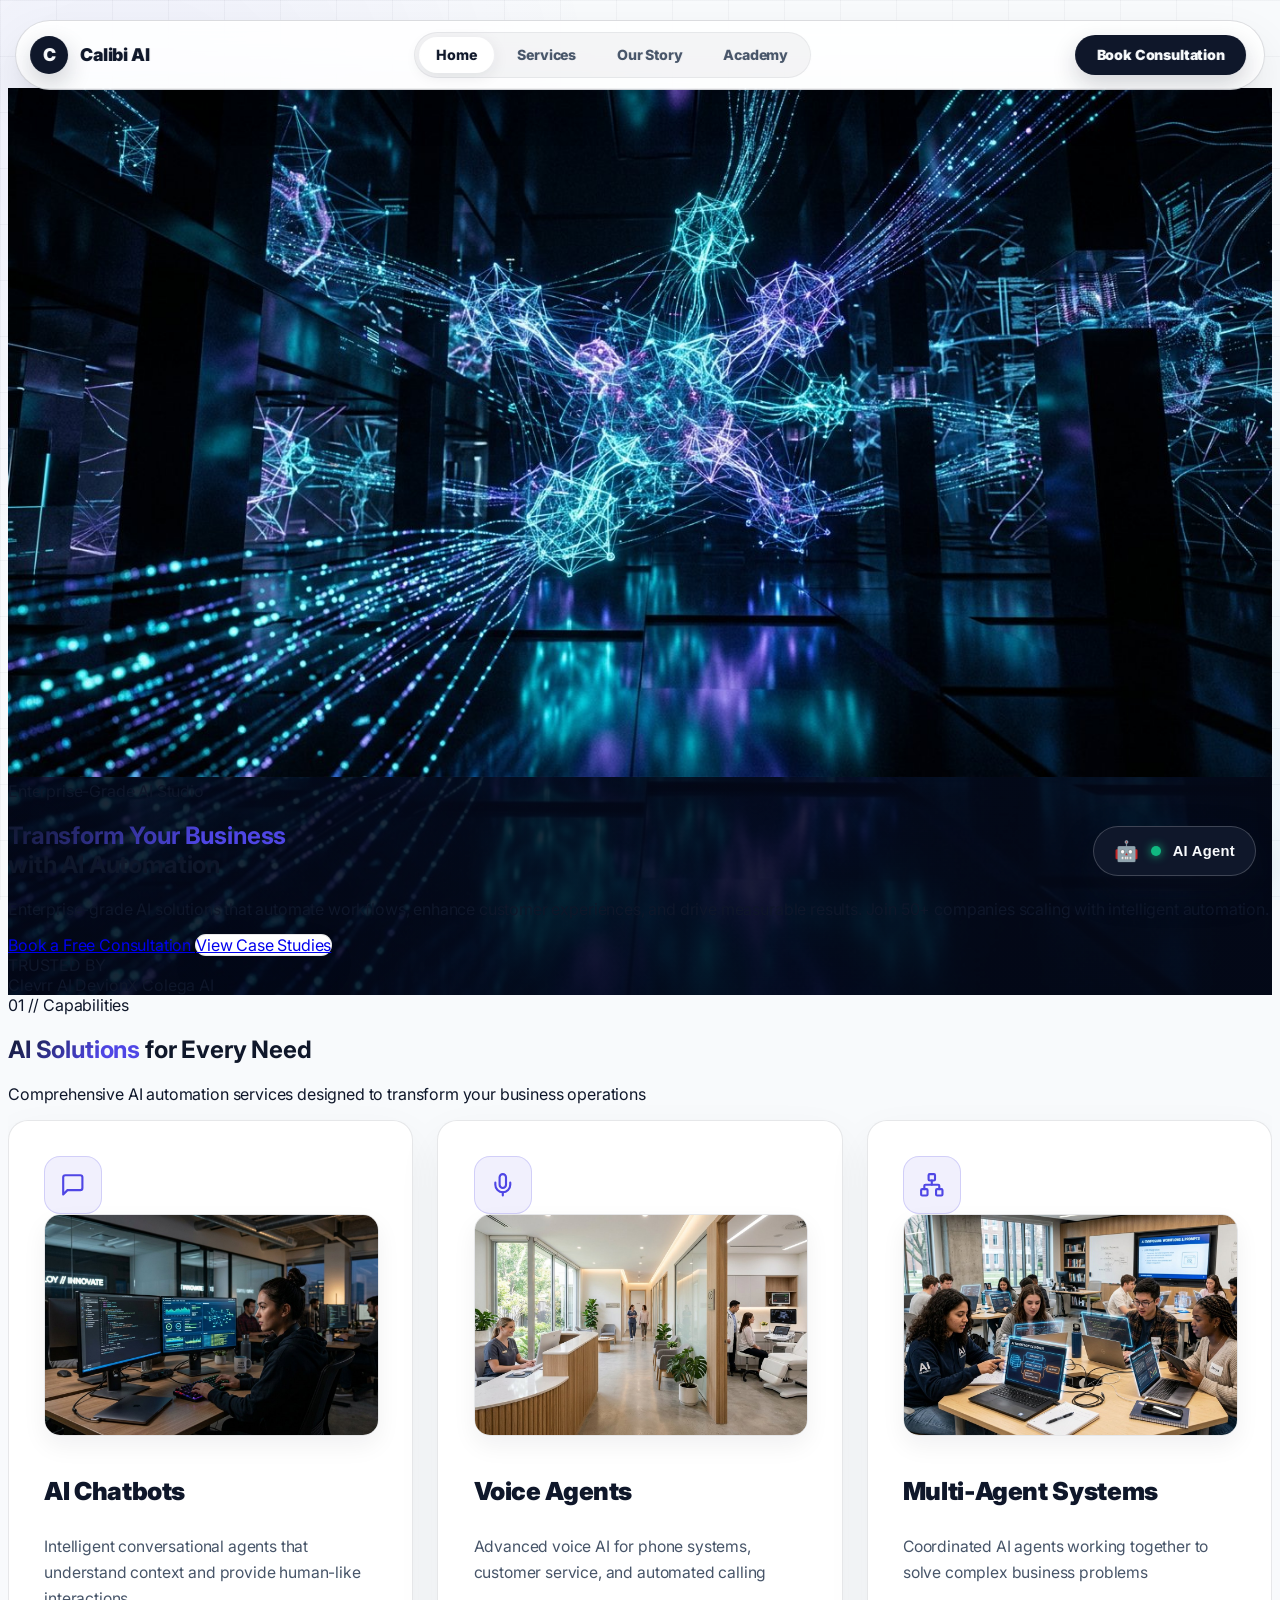
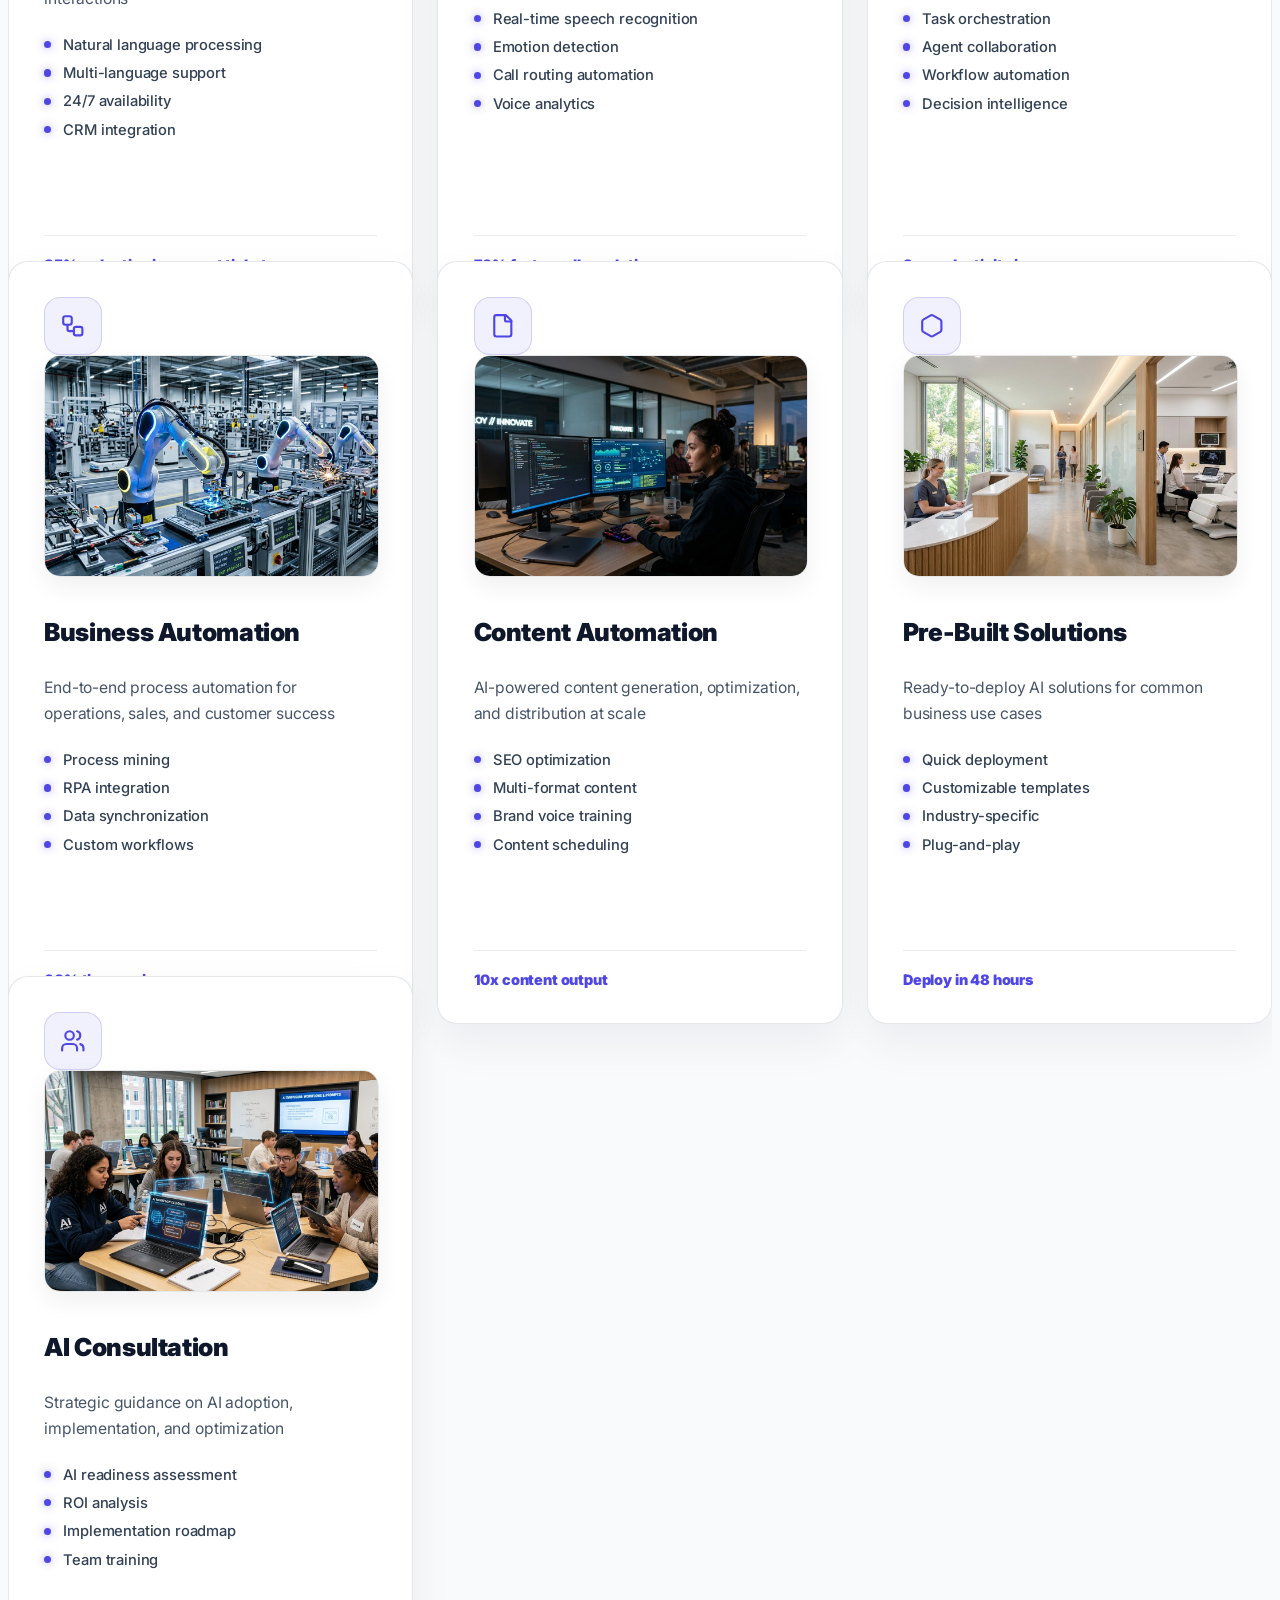
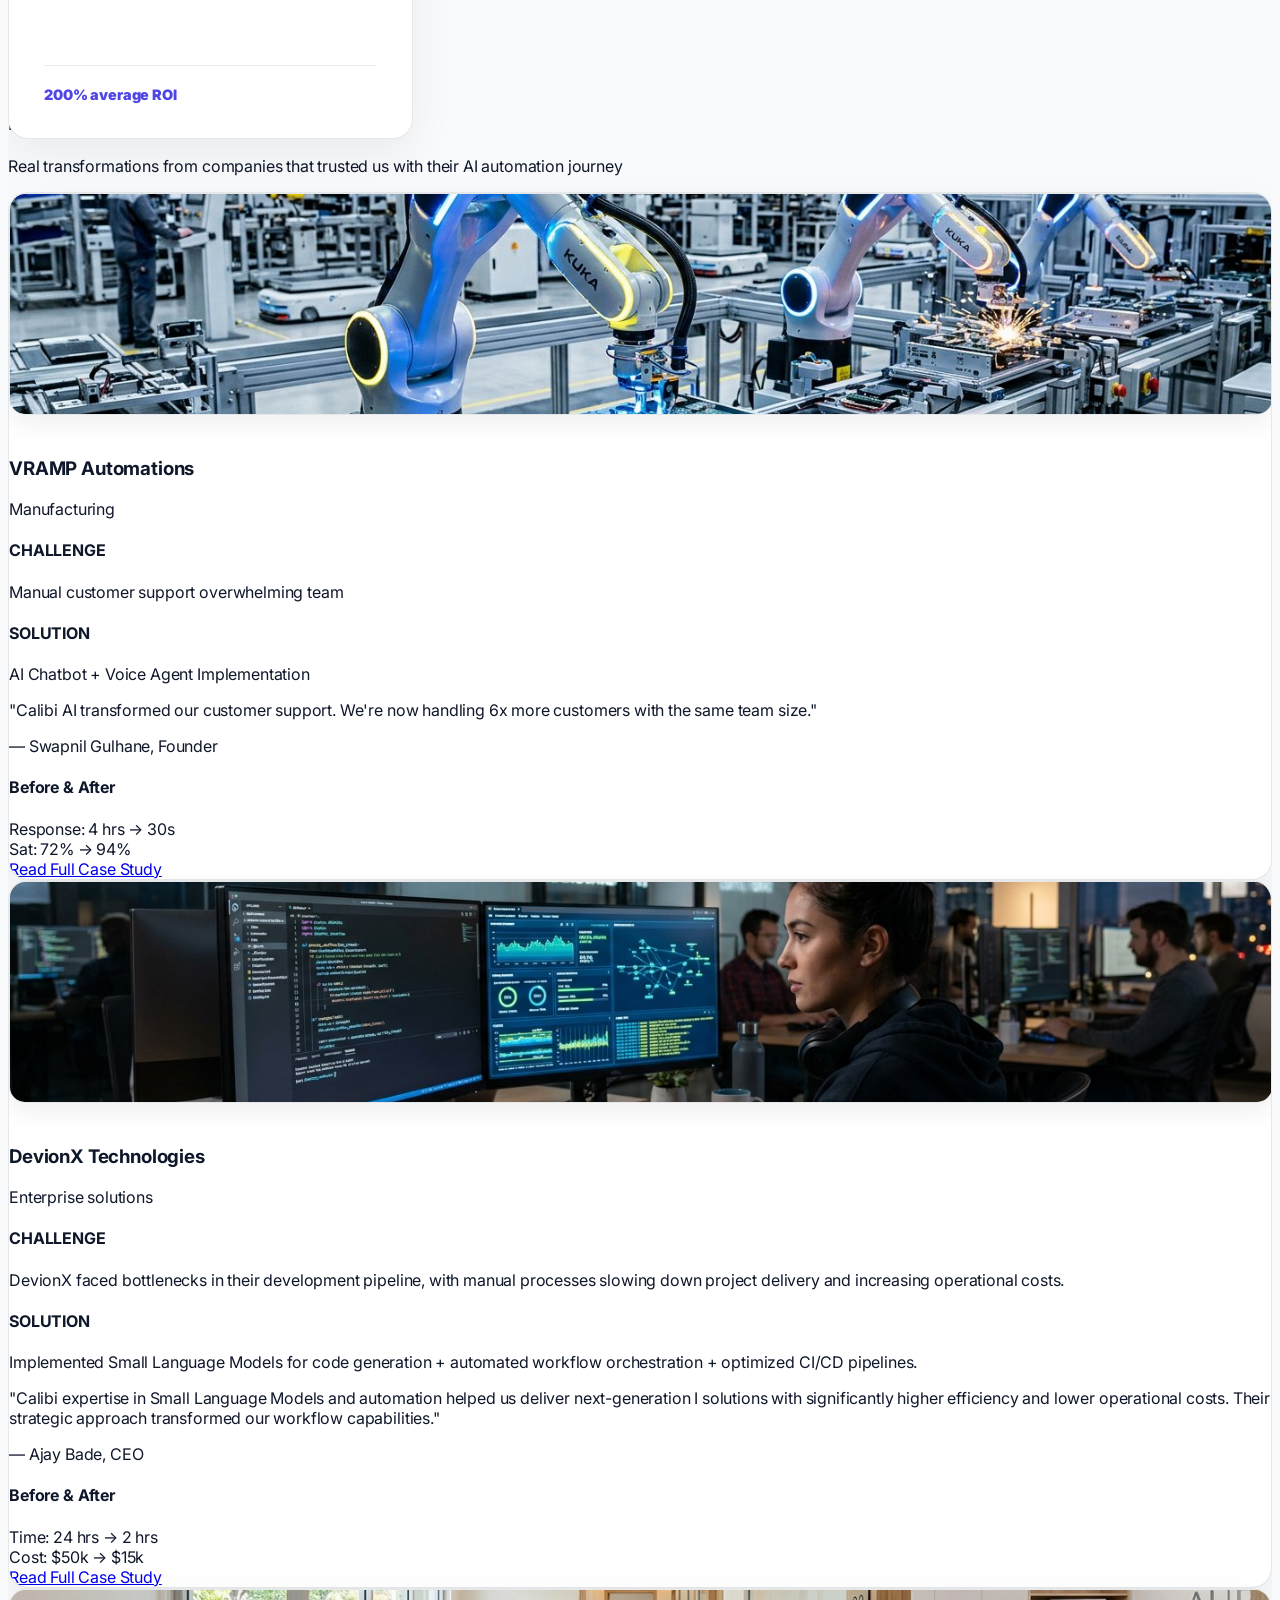
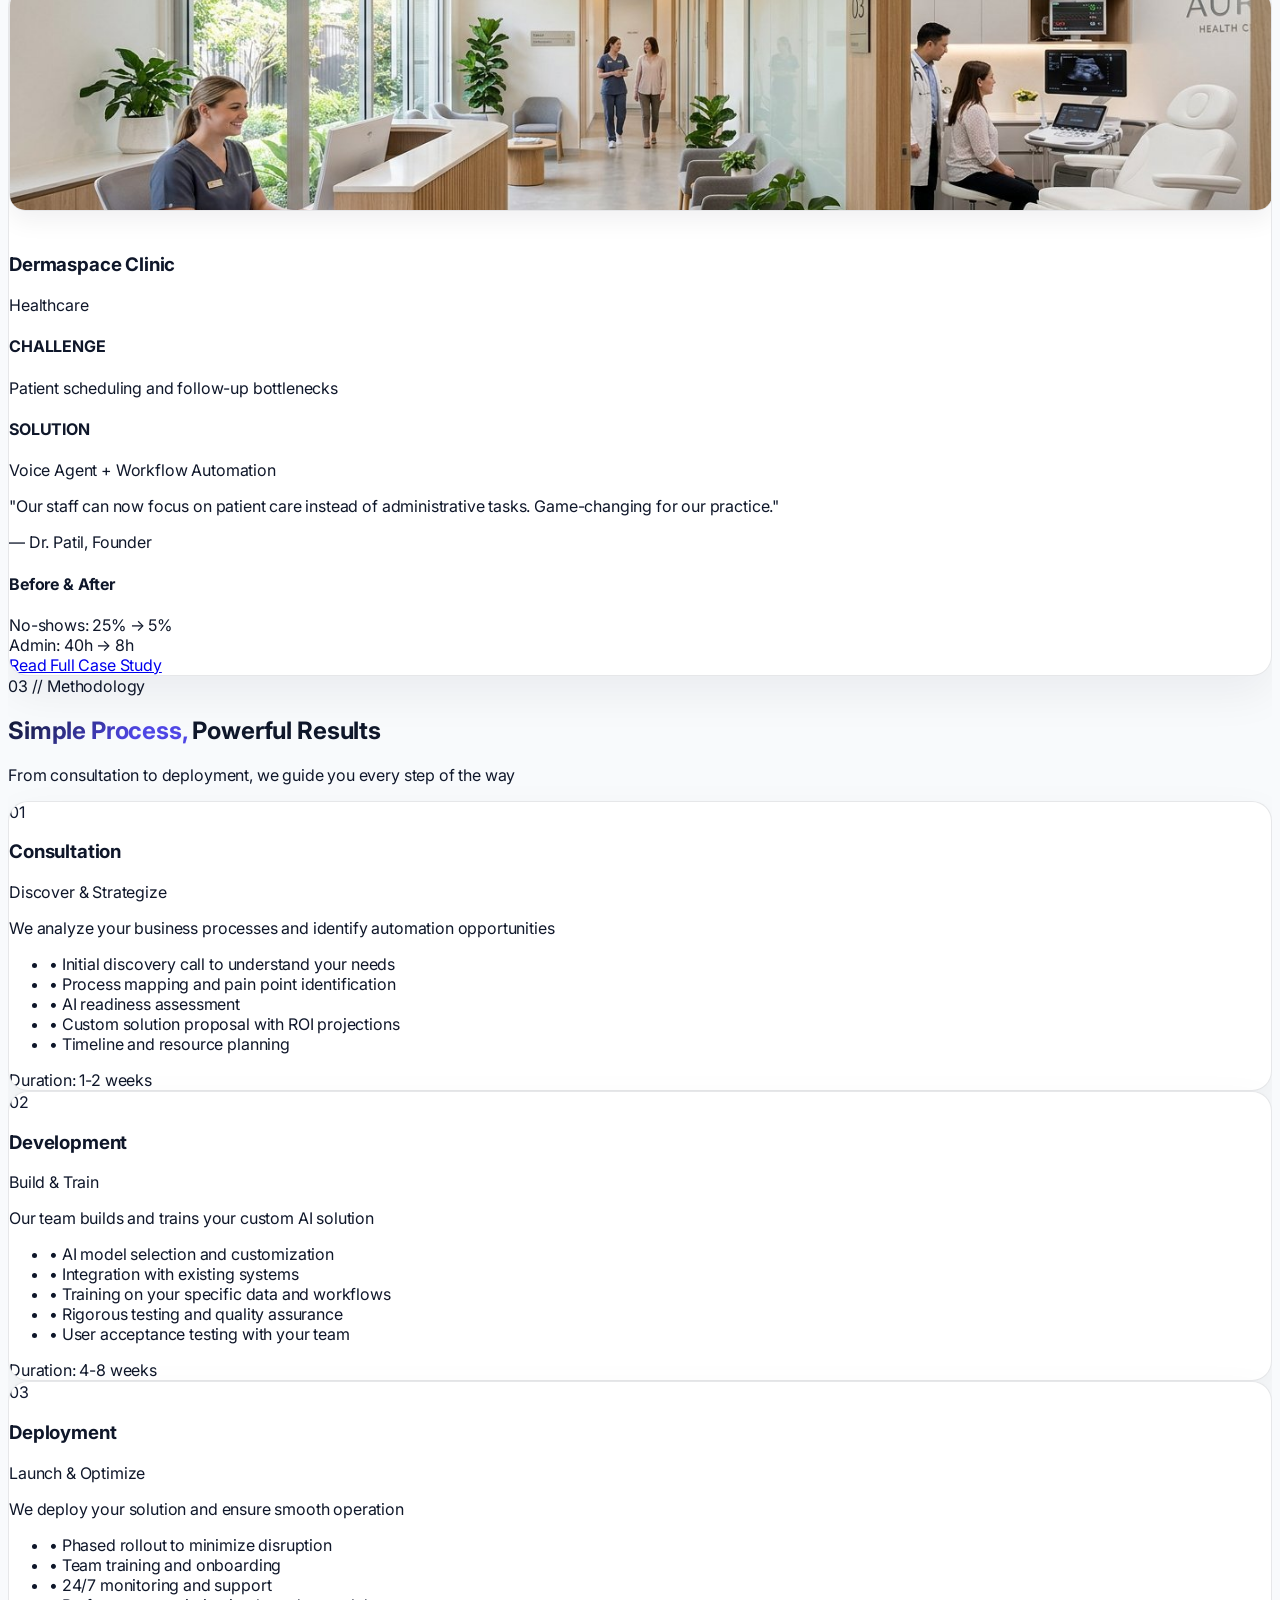
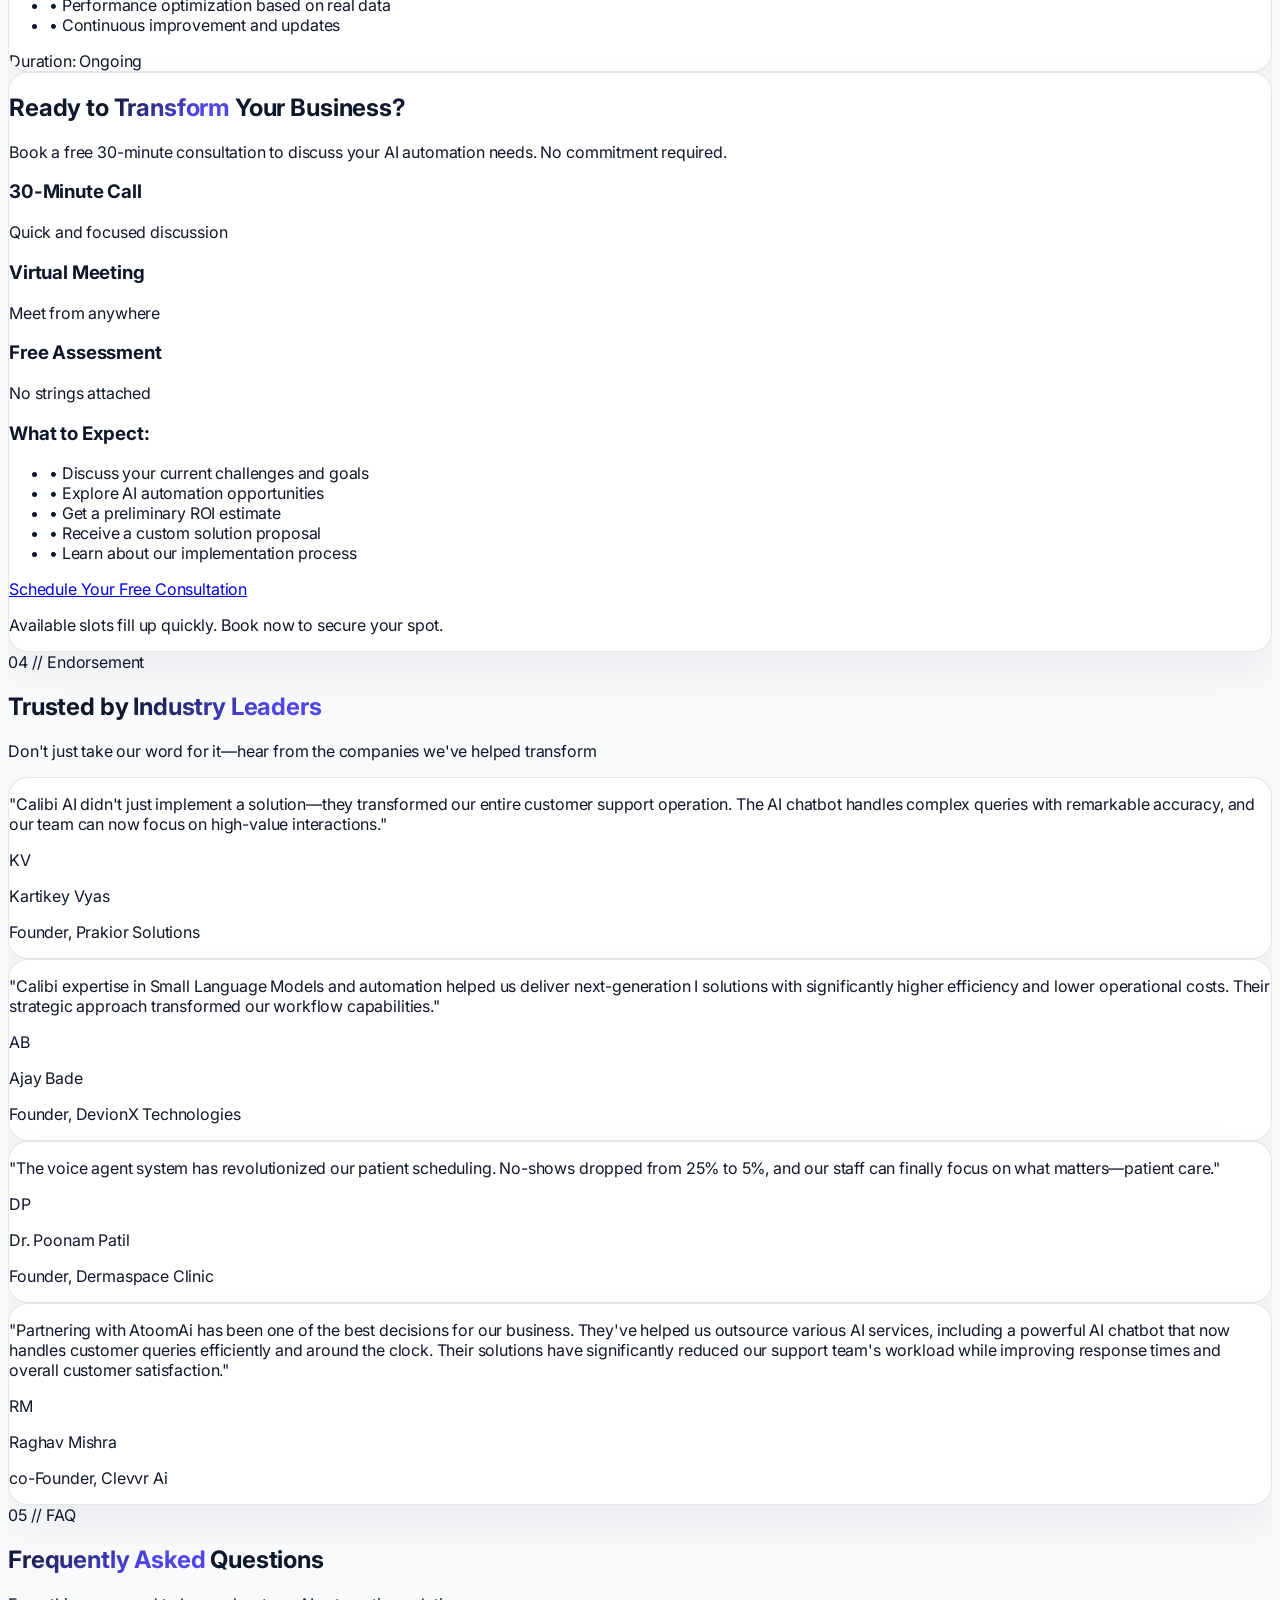
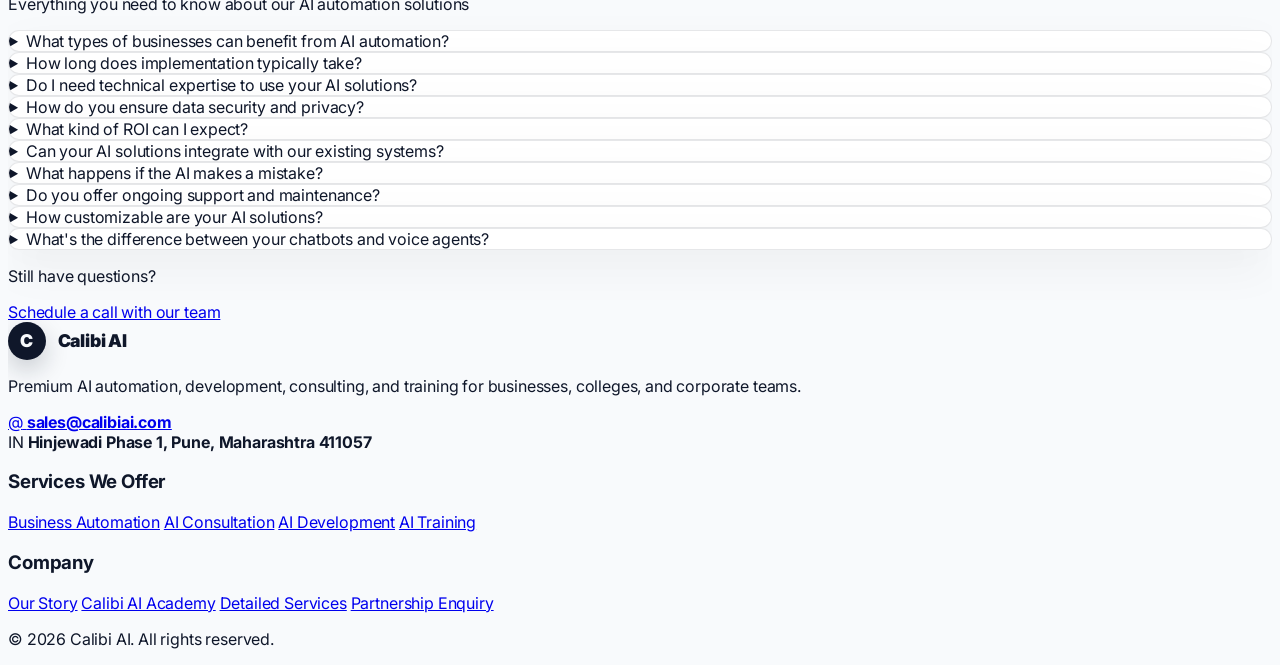
==== commit a233b999: "Complete structural and visual redesign of Calibi AI with bespoke Linear/360labs layout, local photo" ====
--- a/index.html
+++ b/index.html
@@ -1,647 +1,634 @@
 <!DOCTYPE html>
-<html lang="en">
+<html lang="en" class="dark">
 <head>
-<meta charset="UTF-8" />
-<meta name="viewport" content="width=device-width, initial-scale=1.0" />
-<title>Calibi AI - Premium AI Automation Solutions</title>
-<meta name="description" content="Enterprise-grade AI solutions that automate workflows, enhance customer experiences, and drive measurable results." />
-<link rel="preconnect" href="https://fonts.googleapis.com">
-<link href="https://fonts.googleapis.com/css2?family=Space+Grotesk:wght@500;600;700&family=Inter:wght@400;500;600;700&family=JetBrains+Mono:wght@400;500&display=swap" rel="stylesheet">
-<link rel="stylesheet" href="assets/css/style.css" />
+  <meta charset="utf-8">
+  <meta name="viewport" content="width=device-width, initial-scale=1">
+  <title>Calibi AI - Premium AI Automation Solutions</title>
+  <meta name="description" content="Enterprise-grade AI automation solutions that transform businesses. AI Chatbots, Voice Agents, Multi-Agent Systems, and more.">
+  <link rel="preconnect" href="https://fonts.googleapis.com">
+  <link href="https://fonts.googleapis.com/css2?family=Inter:wght@400;500;600;700;800;900&family=JetBrains+Mono:wght@400;500;700&family=Space+Grotesk:wght@600;700&display=swap" rel="stylesheet">
+  <link rel="stylesheet" href="custom-ui.css?v=20260501d">
+  <link rel="stylesheet" href="mobile-responsive.css?v=20260501d">
+  <link rel="icon" href="favicon.ico">
 </head>
-<body>
-
-<header class="navbar">
-  <div class="container navbar__inner">
-    <a href="index.html" class="logo"><span class="logo__mark">C</span>Calibi AI</a>
-    <nav class="nav-links">
+<body class="calibi-redesign-body">
+
+  <!-- Floating Header Navigation -->
+  <header class="calibi-site-header">
+    <a class="calibi-brand" href="index.html">
+      <span class="calibi-brand-mark">C</span>
+      <span>Calibi AI</span>
+    </a>
+    <nav class="calibi-nav" aria-label="Main navigation">
       <a href="index.html" class="is-active">Home</a>
       <a href="services.html">Services</a>
       <a href="story.html">Our Story</a>
       <a href="academy.html">Academy</a>
-      <a href="academy.html#academy-contact">Partnership Enquiry</a>
     </nav>
-    <div class="navbar__actions">
-      <a href="#consultation" class="btn btn-primary">Book a Free Consultation</a>
-      <button class="nav-toggle" aria-label="Toggle menu"><span></span></button>
+    <a class="calibi-header-cta" href="https://calendly.com/prajwalen100/30min" target="_blank" rel="noopener noreferrer">Book Consultation</a>
+  </header>
+
+  <main>
+    <!-- Hero Section -->
+    <section class="calibi-hero-section mesh-gradient">
+      <div class="calibi-hero-backdrop">
+        <img src="assets/images/hero-bg.jpg" alt="Calibi AI Neural Studio" class="calibi-hero-bg-img">
+      </div>
+      <div class="container mx-auto px-4 relative z-10 text-center max-w-5xl">
+        <div class="calibi-hero-badge">
+          <span></span> Enterprise-Grade AI Studio
+        </div>
+        <h1 class="text-5xl md:text-7xl font-extrabold mb-6 tracking-tight leading-none">
+          <span class="gradient-text">Transform Your Business</span><br>
+          <span class="text-foreground">with AI Automation</span>
+        </h1>
+        <p class="text-xl md:text-2xl text-muted-foreground mb-10 max-w-3xl mx-auto font-normal leading-relaxed">
+          Enterprise-grade AI solutions that automate workflows, enhance customer experiences, and drive measurable results. Join 50+ companies scaling with intelligent automation.
+        </p>
+        <div class="flex flex-col sm:flex-row gap-4 justify-center mb-16">
+          <a href="https://calendly.com/prajwalen100/30min" target="_blank" rel="noopener noreferrer" class="btn btn-primary calibi-btn-glow">
+            Book a Free Consultation
+          </a>
+          <a href="#case-studies" class="btn btn-secondary glass-card">
+            View Case Studies
+          </a>
+        </div>
+        <div class="flex flex-wrap justify-center items-center gap-6 opacity-75">
+          <div class="text-xs font-bold tracking-widest uppercase text-muted-foreground">TRUSTED BY</div>
+          <div class="flex gap-8 flex-wrap justify-center font-bold text-xl text-slate-200">
+            <span>Clevrr AI</span>
+            <span>DevionX</span>
+            <span>Colega AI</span>
+          </div>
+        </div>
+      </div>
+    </section>
+
+    <!-- Services Section -->
+    <section id="services" class="py-24 px-4 relative overflow-hidden">
+      <div class="container mx-auto max-w-7xl">
+        <div class="text-center mb-16">
+          <div class="calibi-section-eyebrow">01 // Capabilities</div>
+          <h2 class="text-4xl md:text-5xl font-extrabold mb-4">
+            <span class="gradient-text">AI Solutions</span> for Every Need
+          </h2>
+          <p class="text-xl text-muted-foreground max-w-2xl mx-auto">
+            Comprehensive AI automation services designed to transform your business operations
+          </p>
+        </div>
+
+        <div class="calibi-services-grid">
+          <div class="glass-card calibi-feature-card">
+            <div class="calibi-service-icon">
+              <svg xmlns="http://www.w3.org/2000/svg" width="24" height="24" viewBox="0 0 24 24" fill="none" stroke="currentColor" stroke-width="2" stroke-linecap="round" stroke-linejoin="round"><path d="M21 15a2 2 0 0 1-2 2H7l-4 4V5a2 2 0 0 1 2-2h14a2 2 0 0 1 2 2z"></path></svg>
+            </div>
+            <h3>AI Chatbots</h3>
+            <p>Intelligent conversational agents that understand context and provide human-like interactions</p>
+            <ul>
+              <li><span></span>Natural language processing</li>
+              <li><span></span>Multi-language support</li>
+              <li><span></span>24/7 availability</li>
+              <li><span></span>CRM integration</li>
+            </ul>
+            <div class="calibi-card-metric">85% reduction in support tickets</div>
+          </div>
+
+          <div class="glass-card calibi-feature-card">
+            <div class="calibi-service-icon">
+              <svg xmlns="http://www.w3.org/2000/svg" width="24" height="24" viewBox="0 0 24 24" fill="none" stroke="currentColor" stroke-width="2" stroke-linecap="round" stroke-linejoin="round"><path d="M12 2a3 3 0 0 0-3 3v7a3 3 0 0 0 6 0V5a3 3 0 0 0-3-3Z"></path><path d="M19 10v2a7 7 0 0 1-14 0v-2"></path><line x1="12" x2="12" y1="19" y2="22"></line></svg>
+            </div>
+            <h3>Voice Agents</h3>
+            <p>Advanced voice AI for phone systems, customer service, and automated calling</p>
+            <ul>
+              <li><span></span>Real-time speech recognition</li>
+              <li><span></span>Emotion detection</li>
+              <li><span></span>Call routing automation</li>
+              <li><span></span>Voice analytics</li>
+            </ul>
+            <div class="calibi-card-metric">70% faster call resolution</div>
+          </div>
+
+          <div class="glass-card calibi-feature-card">
+            <div class="calibi-service-icon">
+              <svg xmlns="http://www.w3.org/2000/svg" width="24" height="24" viewBox="0 0 24 24" fill="none" stroke="currentColor" stroke-width="2" stroke-linecap="round" stroke-linejoin="round"><rect x="16" y="16" width="6" height="6" rx="1"></rect><rect x="2" y="16" width="6" height="6" rx="1"></rect><rect x="9" y="2" width="6" height="6" rx="1"></rect><path d="M5 16v-3a1 1 0 0 1 1-1h12a1 1 0 0 1 1 1v3"></path><path d="M12 12V8"></path></svg>
+            </div>
+            <h3>Multi-Agent Systems</h3>
+            <p>Coordinated AI agents working together to solve complex business problems</p>
+            <ul>
+              <li><span></span>Task orchestration</li>
+              <li><span></span>Agent collaboration</li>
+              <li><span></span>Workflow automation</li>
+              <li><span></span>Decision intelligence</li>
+            </ul>
+            <div class="calibi-card-metric">3x productivity increase</div>
+          </div>
+
+          <div class="glass-card calibi-feature-card">
+            <div class="calibi-service-icon">
+              <svg xmlns="http://www.w3.org/2000/svg" width="24" height="24" viewBox="0 0 24 24" fill="none" stroke="currentColor" stroke-width="2" stroke-linecap="round" stroke-linejoin="round"><rect width="8" height="8" x="3" y="3" rx="2"></rect><path d="M7 11v4a2 2 0 0 0 2 2h4"></path><rect width="8" height="8" x="13" y="13" rx="2"></rect></svg>
+            </div>
+            <h3>Business Automation</h3>
+            <p>End-to-end process automation for operations, sales, and customer success</p>
+            <ul>
+              <li><span></span>Process mining</li>
+              <li><span></span>RPA integration</li>
+              <li><span></span>Data synchronization</li>
+              <li><span></span>Custom workflows</li>
+            </ul>
+            <div class="calibi-card-metric">60% time savings</div>
+          </div>
+
+          <div class="glass-card calibi-feature-card">
+            <div class="calibi-service-icon">
+              <svg xmlns="http://www.w3.org/2000/svg" width="24" height="24" viewBox="0 0 24 24" fill="none" stroke="currentColor" stroke-width="2" stroke-linecap="round" stroke-linejoin="round"><path d="M15 2H6a2 2 0 0 0-2 2v16a2 2 0 0 0 2 2h12a2 2 0 0 0 2-2V7Z"></path><path d="M14 2v4a2 2 0 0 0 2 2h4"></path></svg>
+            </div>
+            <h3>Content Automation</h3>
+            <p>AI-powered content generation, optimization, and distribution at scale</p>
+            <ul>
+              <li><span></span>SEO optimization</li>
+              <li><span></span>Multi-format content</li>
+              <li><span></span>Brand voice training</li>
+              <li><span></span>Content scheduling</li>
+            </ul>
+            <div class="calibi-card-metric">10x content output</div>
+          </div>
+
+          <div class="glass-card calibi-feature-card">
+            <div class="calibi-service-icon">
+              <svg xmlns="http://www.w3.org/2000/svg" width="24" height="24" viewBox="0 0 24 24" fill="none" stroke="currentColor" stroke-width="2" stroke-linecap="round" stroke-linejoin="round"><path d="M11 21.73a2 2 0 0 0 2 0l7-4A2 2 0 0 0 21 16V8a2 2 0 0 0-1-1.73l-7-4a2 2 0 0 0-2 0l-7 4A2 2 0 0 0 3 8v8a2 2 0 0 0 1 1.73z"></path></svg>
+            </div>
+            <h3>Pre-Built Solutions</h3>
+            <p>Ready-to-deploy AI solutions for common business use cases</p>
+            <ul>
+              <li><span></span>Quick deployment</li>
+              <li><span></span>Customizable templates</li>
+              <li><span></span>Industry-specific</li>
+              <li><span></span>Plug-and-play</li>
+            </ul>
+            <div class="calibi-card-metric">Deploy in 48 hours</div>
+          </div>
+
+          <div class="glass-card calibi-feature-card">
+            <div class="calibi-service-icon">
+              <svg xmlns="http://www.w3.org/2000/svg" width="24" height="24" viewBox="0 0 24 24" fill="none" stroke="currentColor" stroke-width="2" stroke-linecap="round" stroke-linejoin="round"><path d="M16 21v-2a4 4 0 0 0-4-4H6a4 4 0 0 0-4 4v2"></path><circle cx="9" cy="7" r="4"></circle><path d="M22 21v-2a4 4 0 0 0-3-3.87"></path><path d="M16 3.13a4 4 0 0 1 0 7.75"></path></svg>
+            </div>
+            <h3>AI Consultation</h3>
+            <p>Strategic guidance on AI adoption, implementation, and optimization</p>
+            <ul>
+              <li><span></span>AI readiness assessment</li>
+              <li><span></span>ROI analysis</li>
+              <li><span></span>Implementation roadmap</li>
+              <li><span></span>Team training</li>
+            </ul>
+            <div class="calibi-card-metric">200% average ROI</div>
+          </div>
+        </div>
+      </div>
+    </section>
+
+    <!-- Case Studies Section -->
+    <section id="case-studies" class="py-24 px-4 relative overflow-hidden bg-slate-950/40">
+      <div class="container mx-auto max-w-7xl">
+        <div class="text-center mb-16">
+          <div class="calibi-section-eyebrow">02 // Proof</div>
+          <h2 class="text-4xl md:text-5xl font-extrabold mb-4">
+            <span class="gradient-text">Proven Results</span> Across Industries
+          </h2>
+          <p class="text-xl text-muted-foreground max-w-2xl mx-auto">
+            Real transformations from companies that trusted us with their AI automation journey
+          </p>
+        </div>
+
+        <div class="grid lg:grid-cols-3 gap-8">
+          <!-- Vramp -->
+          <div class="glass-card p-8 flex flex-col justify-between">
+            <div>
+              <img src="assets/images/vramp-manufacturing.jpg" alt="VRAMP Automations" class="calibi-case-img">
+              <h3 class="text-2xl font-bold mb-1">VRAMP Automations</h3>
+              <p class="text-cyan-400 font-semibold mb-6">Manufacturing</p>
+              <div class="space-y-4 mb-6">
+                <div>
+                  <h4 class="text-xs font-bold text-muted-foreground uppercase tracking-wider mb-1">CHALLENGE</h4>
+                  <p class="text-base text-slate-300">Manual customer support overwhelming team</p>
+                </div>
+                <div>
+                  <h4 class="text-xs font-bold text-muted-foreground uppercase tracking-wider mb-1">SOLUTION</h4>
+                  <p class="text-base text-cyan-400">AI Chatbot + Voice Agent Implementation</p>
+                </div>
+              </div>
+              <div class="bg-slate-900/80 p-4 rounded-xl border border-slate-800 mb-6">
+                <p class="text-sm italic text-slate-300 mb-2">"Calibi AI transformed our customer support. We're now handling 6x more customers with the same team size."</p>
+                <p class="text-xs font-semibold text-muted-foreground">— Swapnil Gulhane, Founder</p>
+              </div>
+            </div>
+            <div>
+              <h4 class="text-xs font-bold text-muted-foreground uppercase tracking-wider mb-3">Before &amp; After</h4>
+              <div class="grid grid-cols-2 gap-2 text-xs mb-3 bg-slate-900/50 p-3 rounded-lg border border-slate-800">
+                <div><span class="text-muted-foreground">Response:</span> <span class="text-red-400 font-bold">4 hrs</span> → <span class="text-green-400 font-bold">30s</span></div>
+                <div><span class="text-muted-foreground">Sat:</span> <span class="text-red-400 font-bold">72%</span> → <span class="text-green-400 font-bold">94%</span></div>
+              </div>
+              <a href="https://docs.google.com/presentation/d/1HVp-AcfdF6ZY-UxX13rzyzgFVSbHNeComZ3jo5QZc7c/edit?usp=sharing" target="_blank" rel="noopener noreferrer" class="btn btn-secondary w-full text-center block text-sm">Read Full Case Study</a>
+            </div>
+          </div>
+
+          <!-- DevionX -->
+          <div class="glass-card p-8 flex flex-col justify-between">
+            <div>
+              <img src="assets/images/devionx-tech.jpg" alt="DevionX Technologies" class="calibi-case-img">
+              <h3 class="text-2xl font-bold mb-1">DevionX Technologies</h3>
+              <p class="text-cyan-400 font-semibold mb-6">Enterprise solutions</p>
+              <div class="space-y-4 mb-6">
+                <div>
+                  <h4 class="text-xs font-bold text-muted-foreground uppercase tracking-wider mb-1">CHALLENGE</h4>
+                  <p class="text-base text-slate-300">DevionX faced bottlenecks in their development pipeline, with manual processes slowing down project delivery and increasing operational costs.</p>
+                </div>
+                <div>
+                  <h4 class="text-xs font-bold text-muted-foreground uppercase tracking-wider mb-1">SOLUTION</h4>
+                  <p class="text-base text-cyan-400">Implemented Small Language Models for code generation + automated workflow orchestration + optimized CI/CD pipelines.</p>
+                </div>
+              </div>
+              <div class="bg-slate-900/80 p-4 rounded-xl border border-slate-800 mb-6">
+                <p class="text-sm italic text-slate-300 mb-2">"Calibi expertise in Small Language Models and automation helped us deliver next-generation I solutions with significantly higher efficiency and lower operational costs. Their strategic approach transformed our workflow capabilities."</p>
+                <p class="text-xs font-semibold text-muted-foreground">— Ajay Bade, CEO</p>
+              </div>
+            </div>
+            <div>
+              <h4 class="text-xs font-bold text-muted-foreground uppercase tracking-wider mb-3">Before &amp; After</h4>
+              <div class="grid grid-cols-2 gap-2 text-xs mb-3 bg-slate-900/50 p-3 rounded-lg border border-slate-800">
+                <div><span class="text-muted-foreground">Time:</span> <span class="text-red-400 font-bold">24 hrs</span> → <span class="text-green-400 font-bold">2 hrs</span></div>
+                <div><span class="text-muted-foreground">Cost:</span> <span class="text-red-400 font-bold">$50k</span> → <span class="text-green-400 font-bold">$15k</span></div>
+              </div>
+              <a href="https://docs.google.com/presentation/d/1fJlZx2759-O9UGyP1dd5ZbnZ62JZ6tH3GmgWoBG2Hwk/edit?usp=sharing" target="_blank" rel="noopener noreferrer" class="btn btn-secondary w-full text-center block text-sm">Read Full Case Study</a>
+            </div>
+          </div>
+
+          <!-- Dermaspace -->
+          <div class="glass-card p-8 flex flex-col justify-between">
+            <div>
+              <img src="assets/images/dermaspace-clinic.jpg" alt="Dermaspace Clinic" class="calibi-case-img">
+              <h3 class="text-2xl font-bold mb-1">Dermaspace Clinic</h3>
+              <p class="text-cyan-400 font-semibold mb-6">Healthcare</p>
+              <div class="space-y-4 mb-6">
+                <div>
+                  <h4 class="text-xs font-bold text-muted-foreground uppercase tracking-wider mb-1">CHALLENGE</h4>
+                  <p class="text-base text-slate-300">Patient scheduling and follow-up bottlenecks</p>
+                </div>
+                <div>
+                  <h4 class="text-xs font-bold text-muted-foreground uppercase tracking-wider mb-1">SOLUTION</h4>
+                  <p class="text-base text-cyan-400">Voice Agent + Workflow Automation</p>
+                </div>
+              </div>
+              <div class="bg-slate-900/80 p-4 rounded-xl border border-slate-800 mb-6">
+                <p class="text-sm italic text-slate-300 mb-2">"Our staff can now focus on patient care instead of administrative tasks. Game-changing for our practice."</p>
+                <p class="text-xs font-semibold text-muted-foreground">— Dr. Patil, Founder</p>
+              </div>
+            </div>
+            <div>
+              <h4 class="text-xs font-bold text-muted-foreground uppercase tracking-wider mb-3">Before &amp; After</h4>
+              <div class="grid grid-cols-2 gap-2 text-xs mb-3 bg-slate-900/50 p-3 rounded-lg border border-slate-800">
+                <div><span class="text-muted-foreground">No-shows:</span> <span class="text-red-400 font-bold">25%</span> → <span class="text-green-400 font-bold">5%</span></div>
+                <div><span class="text-muted-foreground">Admin:</span> <span class="text-red-400 font-bold">40h</span> → <span class="text-green-400 font-bold">8h</span></div>
+              </div>
+              <a href="https://docs.google.com/presentation/d/16ShnEcEDsAXMcUK-45lmb7qxkD6EfK5M/edit?usp=sharing&ouid=103249004379836864707&rtpof=true&sd=true" target="_blank" rel="noopener noreferrer" class="btn btn-secondary w-full text-center block text-sm">Read Full Case Study</a>
+            </div>
+          </div>
+        </div>
+      </div>
+    </section>
+
+    <!-- Process Section -->
+    <section class="py-24 px-4 relative overflow-hidden">
+      <div class="container mx-auto max-w-5xl">
+        <div class="text-center mb-16">
+          <div class="calibi-section-eyebrow">03 // Methodology</div>
+          <h2 class="text-4xl md:text-5xl font-extrabold mb-4">
+            <span class="gradient-text">Simple Process,</span> Powerful Results
+          </h2>
+          <p class="text-xl text-muted-foreground max-w-2xl mx-auto">
+            From consultation to deployment, we guide you every step of the way
+          </p>
+        </div>
+
+        <div class="grid md:grid-cols-3 gap-8">
+          <div class="glass-card p-8">
+            <div class="text-4xl font-black gradient-text mb-4">01</div>
+            <h3 class="text-2xl font-bold mb-1">Consultation</h3>
+            <p class="text-cyan-400 font-semibold mb-3">Discover &amp; Strategize</p>
+            <p class="text-muted-foreground text-sm mb-6">We analyze your business processes and identify automation opportunities</p>
+            <ul class="space-y-2 text-sm text-slate-300 mb-6">
+              <li>• Initial discovery call to understand your needs</li>
+              <li>• Process mapping and pain point identification</li>
+              <li>• AI readiness assessment</li>
+              <li>• Custom solution proposal with ROI projections</li>
+              <li>• Timeline and resource planning</li>
+            </ul>
+            <div class="pt-4 border-t border-slate-800 text-sm font-semibold text-cyan-400">Duration: 1-2 weeks</div>
+          </div>
+
+          <div class="glass-card p-8">
+            <div class="text-4xl font-black gradient-text mb-4">02</div>
+            <h3 class="text-2xl font-bold mb-1">Development</h3>
+            <p class="text-cyan-400 font-semibold mb-3">Build &amp; Train</p>
+            <p class="text-muted-foreground text-sm mb-6">Our team builds and trains your custom AI solution</p>
+            <ul class="space-y-2 text-sm text-slate-300 mb-6">
+              <li>• AI model selection and customization</li>
+              <li>• Integration with existing systems</li>
+              <li>• Training on your specific data and workflows</li>
+              <li>• Rigorous testing and quality assurance</li>
+              <li>• User acceptance testing with your team</li>
+            </ul>
+            <div class="pt-4 border-t border-slate-800 text-sm font-semibold text-cyan-400">Duration: 4-8 weeks</div>
+          </div>
+
+          <div class="glass-card p-8">
+            <div class="text-4xl font-black gradient-text mb-4">03</div>
+            <h3 class="text-2xl font-bold mb-1">Deployment</h3>
+            <p class="text-cyan-400 font-semibold mb-3">Launch &amp; Optimize</p>
+            <p class="text-muted-foreground text-sm mb-6">We deploy your solution and ensure smooth operation</p>
+            <ul class="space-y-2 text-sm text-slate-300 mb-6">
+              <li>• Phased rollout to minimize disruption</li>
+              <li>• Team training and onboarding</li>
+              <li>• 24/7 monitoring and support</li>
+              <li>• Performance optimization based on real data</li>
+              <li>• Continuous improvement and updates</li>
+            </ul>
+            <div class="pt-4 border-t border-slate-800 text-sm font-semibold text-cyan-400">Duration: Ongoing</div>
+          </div>
+        </div>
+      </div>
+    </section>
+
+    <!-- Consultation CTA Block -->
+    <section class="py-24 px-4 relative overflow-hidden bg-slate-900/60">
+      <div class="container mx-auto max-w-4xl">
+        <div class="glass-card p-8 md:p-12 text-center">
+          <h2 class="text-4xl md:text-5xl font-extrabold mb-4">
+            Ready to <span class="gradient-text">Transform</span> Your Business?
+          </h2>
+          <p class="text-xl text-muted-foreground max-w-2xl mx-auto mb-8">
+            Book a free 30-minute consultation to discuss your AI automation needs. No commitment required.
+          </p>
+          <div class="grid md:grid-cols-3 gap-6 mb-8 text-center">
+            <div class="bg-slate-900/50 p-4 rounded-xl border border-slate-800">
+              <h3 class="font-bold mb-1 text-slate-200">30-Minute Call</h3>
+              <p class="text-xs text-muted-foreground">Quick and focused discussion</p>
+            </div>
+            <div class="bg-slate-900/50 p-4 rounded-xl border border-slate-800">
+              <h3 class="font-bold mb-1 text-slate-200">Virtual Meeting</h3>
+              <p class="text-xs text-muted-foreground">Meet from anywhere</p>
+            </div>
+            <div class="bg-slate-900/50 p-4 rounded-xl border border-slate-800">
+              <h3 class="font-bold mb-1 text-slate-200">Free Assessment</h3>
+              <p class="text-xs text-muted-foreground">No strings attached</p>
+            </div>
+          </div>
+          <div class="bg-slate-900/70 p-6 rounded-xl border border-slate-800 text-left mb-8 max-w-2xl mx-auto">
+            <h3 class="text-base font-bold mb-3 text-slate-200">What to Expect:</h3>
+            <ul class="space-y-2 text-sm text-slate-300">
+              <li>• Discuss your current challenges and goals</li>
+              <li>• Explore AI automation opportunities</li>
+              <li>• Get a preliminary ROI estimate</li>
+              <li>• Receive a custom solution proposal</li>
+              <li>• Learn about our implementation process</li>
+            </ul>
+          </div>
+          <a href="https://calendly.com/prajwalen100/30min" target="_blank" rel="noopener noreferrer" class="btn btn-primary calibi-btn-glow text-lg px-10 py-5 inline-block">
+            Schedule Your Free Consultation
+          </a>
+          <p class="text-xs text-muted-foreground mt-4">Available slots fill up quickly. Book now to secure your spot.</p>
+        </div>
+      </div>
+    </section>
+
+    <!-- Testimonials Section -->
+    <section class="py-24 px-4 relative overflow-hidden">
+      <div class="container mx-auto max-w-6xl">
+        <div class="text-center mb-16">
+          <div class="calibi-section-eyebrow">04 // Endorsement</div>
+          <h2 class="text-4xl md:text-5xl font-extrabold mb-4">
+            Trusted by <span class="gradient-text">Industry Leaders</span>
+          </h2>
+          <p class="text-xl text-muted-foreground max-w-2xl mx-auto">
+            Don't just take our word for it—hear from the companies we've helped transform
+          </p>
+        </div>
+
+        <div class="grid md:grid-cols-2 gap-8">
+          <div class="glass-card p-8 flex flex-col justify-between">
+            <p class="text-slate-300 italic mb-6 leading-relaxed">
+              "Calibi AI didn't just implement a solution—they transformed our entire customer support operation. The AI chatbot handles complex queries with remarkable accuracy, and our team can now focus on high-value interactions."
+            </p>
+            <div class="flex items-center gap-4 pt-4 border-t border-slate-800">
+              <div class="w-12 h-12 rounded-full bg-cyan-500/20 text-cyan-400 font-bold flex items-center justify-center">KV</div>
+              <div>
+                <p class="font-bold text-slate-200">Kartikey Vyas</p>
+                <p class="text-xs text-muted-foreground">Founder, Prakior Solutions</p>
+              </div>
+            </div>
+          </div>
+
+          <div class="glass-card p-8 flex flex-col justify-between">
+            <p class="text-slate-300 italic mb-6 leading-relaxed">
+              "Calibi expertise in Small Language Models and automation helped us deliver next-generation I solutions with significantly higher efficiency and lower operational costs. Their strategic approach transformed our workflow capabilities."
+            </p>
+            <div class="flex items-center gap-4 pt-4 border-t border-slate-800">
+              <div class="w-12 h-12 rounded-full bg-purple-500/20 text-purple-400 font-bold flex items-center justify-center">AB</div>
+              <div>
+                <p class="font-bold text-slate-200">Ajay Bade</p>
+                <p class="text-xs text-muted-foreground">Founder, DevionX Technologies</p>
+              </div>
+            </div>
+          </div>
+
+          <div class="glass-card p-8 flex flex-col justify-between">
+            <p class="text-slate-300 italic mb-6 leading-relaxed">
+              "The voice agent system has revolutionized our patient scheduling. No-shows dropped from 25% to 5%, and our staff can finally focus on what matters—patient care."
+            </p>
+            <div class="flex items-center gap-4 pt-4 border-t border-slate-800">
+              <div class="w-12 h-12 rounded-full bg-emerald-500/20 text-emerald-400 font-bold flex items-center justify-center">DP</div>
+              <div>
+                <p class="font-bold text-slate-200">Dr. Poonam Patil</p>
+                <p class="text-xs text-muted-foreground">Founder, Dermaspace Clinic</p>
+              </div>
+            </div>
+          </div>
+
+          <div class="glass-card p-8 flex flex-col justify-between">
+            <p class="text-slate-300 italic mb-6 leading-relaxed">
+              "Partnering with AtoomAi has been one of the best decisions for our business. They've helped us outsource various AI services, including a powerful AI chatbot that now handles customer queries efficiently and around the clock. Their solutions have significantly reduced our support team's workload while improving response times and overall customer satisfaction."
+            </p>
+            <div class="flex items-center gap-4 pt-4 border-t border-slate-800">
+              <div class="w-12 h-12 rounded-full bg-blue-500/20 text-blue-400 font-bold flex items-center justify-center">RM</div>
+              <div>
+                <p class="font-bold text-slate-200">Raghav Mishra</p>
+                <p class="text-xs text-muted-foreground">co-Founder, Clevvr Ai</p>
+              </div>
+            </div>
+          </div>
+        </div>
+      </div>
+    </section>
+
+    <!-- FAQ Section -->
+    <section class="py-24 px-4 relative overflow-hidden bg-slate-950/40">
+      <div class="container mx-auto max-w-4xl">
+        <div class="text-center mb-16">
+          <div class="calibi-section-eyebrow">05 // FAQ</div>
+          <h2 class="text-4xl md:text-5xl font-extrabold mb-4">
+            <span class="gradient-text">Frequently Asked</span> Questions
+          </h2>
+          <p class="text-xl text-muted-foreground max-w-2xl mx-auto">
+            Everything you need to know about our AI automation solutions
+          </p>
+        </div>
+
+        <div class="space-y-4">
+          <details class="glass-card p-6 cursor-pointer">
+            <summary class="font-bold text-lg text-slate-200 flex justify-between items-center">
+              What types of businesses can benefit from AI automation?
+            </summary>
+            <p class="mt-4 text-slate-300 text-sm leading-relaxed">
+              Businesses across manufacturing, healthcare, enterprise software, e-commerce, and professional services benefit significantly from streamlining support, reducing manual data entry, and deploying intelligent workflows.
+            </p>
+          </details>
+
+          <details class="glass-card p-6 cursor-pointer">
+            <summary class="font-bold text-lg text-slate-200 flex justify-between items-center">
+              How long does implementation typically take?
+            </summary>
+            <p class="mt-4 text-slate-300 text-sm leading-relaxed">
+              Implementation ranges from rapid 48-hour pre-built solution deployments to 4-8 weeks for comprehensive custom development and enterprise multi-agent workflow orchestration.
+            </p>
+          </details>
+
+          <details class="glass-card p-6 cursor-pointer">
+            <summary class="font-bold text-lg text-slate-200 flex justify-between items-center">
+              Do I need technical expertise to use your AI solutions?
+            </summary>
+            <p class="mt-4 text-slate-300 text-sm leading-relaxed">
+              No technical expertise is required. Our systems are built with intuitive user interfaces and accompanied by full team onboarding, training, and ongoing operational support.
+            </p>
+          </details>
+
+          <details class="glass-card p-6 cursor-pointer">
+            <summary class="font-bold text-lg text-slate-200 flex justify-between items-center">
+              How do you ensure data security and privacy?
+            </summary>
+            <p class="mt-4 text-slate-300 text-sm leading-relaxed">
+              We employ bank-grade encryption, secure API protocols, strict data isolation, and compliance frameworks to ensure your proprietary business data remains 100% private and protected.
+            </p>
+          </details>
+
+          <details class="glass-card p-6 cursor-pointer">
+            <summary class="font-bold text-lg text-slate-200 flex justify-between items-center">
+              What kind of ROI can I expect?
+            </summary>
+            <p class="mt-4 text-slate-300 text-sm leading-relaxed">
+              Our clients achieve an average 200% ROI roadmap potential through dramatic reductions in operational overhead, 85% fewer support tickets, and 60%+ time savings on core processes.
+            </p>
+          </details>
+
+          <details class="glass-card p-6 cursor-pointer">
+            <summary class="font-bold text-lg text-slate-200 flex justify-between items-center">
+              Can your AI solutions integrate with our existing systems?
+            </summary>
+            <p class="mt-4 text-slate-300 text-sm leading-relaxed">
+              Yes. We integrate seamlessly with all major CRMs, ERPs, communication platforms, databases, and custom software stacks via secure APIs and custom webhooks.
+            </p>
+          </details>
+
+          <details class="glass-card p-6 cursor-pointer">
+            <summary class="font-bold text-lg text-slate-200 flex justify-between items-center">
+              What happens if the AI makes a mistake?
+            </summary>
+            <p class="mt-4 text-slate-300 text-sm leading-relaxed">
+              We build robust guardrails, confidence scoring, and human-in-the-loop escalation workflows so that any edge case or uncertainty is instantly routed to your team for review.
+            </p>
+          </details>
+
+          <details class="glass-card p-6 cursor-pointer">
+            <summary class="font-bold text-lg text-slate-200 flex justify-between items-center">
+              Do you offer ongoing support and maintenance?
+            </summary>
+            <p class="mt-4 text-slate-300 text-sm leading-relaxed">
+              Yes, we provide 24/7 monitoring, performance optimization, model fine-tuning, and continuous updates as part of our ongoing deployment and maintenance partnerships.
+            </p>
+          </details>
+
+          <details class="glass-card p-6 cursor-pointer">
+            <summary class="font-bold text-lg text-slate-200 flex justify-between items-center">
+              How customizable are your AI solutions?
+            </summary>
+            <p class="mt-4 text-slate-300 text-sm leading-relaxed">
+              Every solution is custom-architected and trained specifically on your company's data, brand voice, operational rules, and unique business workflows.
+            </p>
+          </details>
+
+          <details class="glass-card p-6 cursor-pointer">
+            <summary class="font-bold text-lg text-slate-200 flex justify-between items-center">
+              What's the difference between your chatbots and voice agents?
+            </summary>
+            <p class="mt-4 text-slate-300 text-sm leading-relaxed">
+              Chatbots provide text-based conversational automation across web and messaging channels, while voice agents handle real-time spoken phone calls with emotional nuance and instant speech recognition.
+            </p>
+          </details>
+        </div>
+
+        <div class="text-center mt-12">
+          <p class="text-muted-foreground mb-4">Still have questions?</p>
+          <a href="https://calendly.com/prajwalen100/30min" target="_blank" rel="noopener noreferrer" class="text-cyan-400 font-bold underline hover:text-cyan-300">
+            Schedule a call with our team
+          </a>
+        </div>
+      </div>
+    </section>
+  </main>
+
+  <!-- Footer -->
+  <footer class="calibi-site-footer">
+    <div class="container mx-auto max-w-7xl px-4">
+      <div class="calibi-footer-inner">
+        <div class="calibi-footer-brand">
+          <a class="calibi-brand" href="index.html">
+            <span class="calibi-brand-mark">C</span>
+            <span>Calibi AI</span>
+          </a>
+          <p class="text-slate-400 text-sm mt-3 leading-relaxed">
+            Premium AI automation, development, consulting, and training for businesses, colleges, and corporate teams.
+          </p>
+          <div class="calibi-footer-contact mt-4">
+            <a class="calibi-contact-pill" href="mailto:sales@calibiai.com">
+              <span>@</span>
+              <strong>sales@calibiai.com</strong>
+            </a>
+            <div class="calibi-contact-pill">
+              <span>IN</span>
+              <strong>Hinjewadi Phase 1, Pune, Maharashtra 411057</strong>
+            </div>
+          </div>
+        </div>
+        <div>
+          <h3>Services We Offer</h3>
+          <a href="services.html">Business Automation</a>
+          <a href="services.html">AI Consultation</a>
+          <a href="services.html">AI Development</a>
+          <a href="academy.html">AI Training</a>
+        </div>
+        <div>
+          <h3>Company</h3>
+          <a href="story.html">Our Story</a>
+          <a href="academy.html">Calibi AI Academy</a>
+          <a href="services.html">Detailed Services</a>
+          <a href="academy.html#academy-contact">Partnership Enquiry</a>
+        </div>
+      </div>
+      <div class="calibi-footer-bottom mt-12 pt-6 border-t border-slate-800 text-xs text-muted-foreground flex justify-between flex-wrap gap-4">
+        <span>© 2026 Calibi AI. All rights reserved.</span>
+        <span>Hinjewadi Phase 1, Pune, Maharashtra 411057</span>
+      </div>
     </div>
-  </div>
-</header>
-
-<main>
-
-  <!-- HERO -->
-  <section class="hero container">
-    <div class="eyebrow">01 / Premium AI Automation Solutions</div>
-    <h1 class="display-xl reveal">Transform Your Business with AI Automation</h1>
-    <p class="lede hero__sub reveal">Enterprise-grade AI solutions that automate workflows, enhance customer experiences, and drive measurable results. Join 50+ companies scaling with intelligent automation.</p>
-    <div class="btn-row hero__cta reveal">
-      <a href="#consultation" class="btn btn-primary">Book a Free Consultation</a>
-      <a href="#case-studies" class="btn btn-secondary">View Case Studies</a>
-    </div>
-
-    <div class="trust-bar reveal">
-      <span class="trust-bar__label">Trusted by</span>
-      <div class="trust-bar__logos">
-        <span>Clevrr AI</span>
-        <span>DevionX</span>
-        <span>Colega AI</span>
-      </div>
-    </div>
-    <div class="editorial-flag">Flagged: trust-bar logo reads "Clevrr AI" while the testimonial below attributes the same client as "Clevvr Ai" — spelling inconsistency preserved verbatim from source, not corrected here.</div>
-  </section>
-
-  <!-- SERVICES -->
-  <section class="section section-border-top" id="services">
-    <div class="container">
-      <div class="section-head reveal">
-        <div class="eyebrow">02 / Services</div>
-        <h2 class="display-lg">AI Solutions for Every Need</h2>
-        <p class="lede">Comprehensive AI automation services designed to transform your business operations</p>
-      </div>
-
-      <div class="grid grid-3 reveal-stagger">
-
-        <article class="card service-card">
-          <div class="service-card__top">
-            <span class="service-card__index">01</span>
-            <span class="pill">Chatbots</span>
-          </div>
-          <div class="service-card__icon">
-            <svg viewBox="0 0 24 24" fill="none" stroke="currentColor" stroke-width="1.6"><path d="M4 5h16v11H8l-4 4V5Z"/></svg>
-          </div>
-          <h3>AI Chatbots</h3>
-          <p class="desc">Intelligent conversational agents that understand context and provide human-like interactions</p>
-          <ul class="service-card__features">
-            <li>Natural language processing</li>
-            <li>Multi-language support</li>
-            <li>24/7 availability</li>
-            <li>CRM integration</li>
-          </ul>
-          <div class="service-card__stat"><span class="stat-number">85%</span> reduction in support tickets</div>
-        </article>
-
-        <article class="card service-card">
-          <div class="service-card__top">
-            <span class="service-card__index">02</span>
-            <span class="pill">Voice AI</span>
-          </div>
-          <div class="service-card__icon">
-            <svg viewBox="0 0 24 24" fill="none" stroke="currentColor" stroke-width="1.6"><path d="M12 3a3 3 0 0 1 3 3v6a3 3 0 0 1-6 0V6a3 3 0 0 1 3-3Z"/><path d="M6 11a6 6 0 0 0 12 0M12 19v2"/></svg>
-          </div>
-          <h3>Voice Agents</h3>
-          <p class="desc">Advanced voice AI for phone systems, customer service, and automated calling</p>
-          <ul class="service-card__features">
-            <li>Real-time speech recognition</li>
-            <li>Emotion detection</li>
-            <li>Call routing automation</li>
-            <li>Voice analytics</li>
-          </ul>
-          <div class="service-card__stat"><span class="stat-number">70%</span> faster call resolution</div>
-        </article>
-
-        <article class="card service-card">
-          <div class="service-card__top">
-            <span class="service-card__index">03</span>
-            <span class="pill">Agents</span>
-          </div>
-          <div class="service-card__icon">
-            <svg viewBox="0 0 24 24" fill="none" stroke="currentColor" stroke-width="1.6"><circle cx="5" cy="6" r="2"/><circle cx="19" cy="6" r="2"/><circle cx="12" cy="18" r="2"/><path d="M5 8v3l7 3 7-3V8"/></svg>
-          </div>
-          <h3>Multi-Agent Systems</h3>
-          <p class="desc">Coordinated AI agents working together to solve complex business problems</p>
-          <ul class="service-card__features">
-            <li>Task orchestration</li>
-            <li>Agent collaboration</li>
-            <li>Workflow automation</li>
-            <li>Decision intelligence</li>
-          </ul>
-          <div class="service-card__stat"><span class="stat-number">3x</span> productivity increase</div>
-        </article>
-
-        <article class="card service-card">
-          <div class="service-card__top">
-            <span class="service-card__index">04</span>
-            <span class="pill">Automation</span>
-          </div>
-          <div class="service-card__icon">
-            <svg viewBox="0 0 24 24" fill="none" stroke="currentColor" stroke-width="1.6"><path d="M12 2v3M12 19v3M4.2 4.2l2.1 2.1M17.7 17.7l2.1 2.1M2 12h3M19 12h3M4.2 19.8l2.1-2.1M17.7 6.3l2.1-2.1"/><circle cx="12" cy="12" r="4"/></svg>
-          </div>
-          <h3>Business Automation</h3>
-          <p class="desc">End-to-end process automation for operations, sales, and customer success</p>
-          <ul class="service-card__features">
-            <li>Process mining</li>
-            <li>RPA integration</li>
-            <li>Data synchronization</li>
-            <li>Custom workflows</li>
-          </ul>
-          <div class="service-card__stat"><span class="stat-number">60%</span> time savings</div>
-        </article>
-
-        <article class="card service-card">
-          <div class="service-card__top">
-            <span class="service-card__index">05</span>
-            <span class="pill">Content</span>
-          </div>
-          <div class="service-card__icon">
-            <svg viewBox="0 0 24 24" fill="none" stroke="currentColor" stroke-width="1.6"><path d="M5 4h14v16H5z"/><path d="M8 8h8M8 12h8M8 16h5"/></svg>
-          </div>
-          <h3>Content Automation</h3>
-          <p class="desc">AI-powered content generation, optimization, and distribution at scale</p>
-          <ul class="service-card__features">
-            <li>SEO optimization</li>
-            <li>Multi-format content</li>
-            <li>Brand voice training</li>
-            <li>Content scheduling</li>
-          </ul>
-          <div class="service-card__stat"><span class="stat-number">10x</span> content output</div>
-        </article>
-
-        <article class="card service-card">
-          <div class="service-card__top">
-            <span class="service-card__index">06</span>
-            <span class="pill pill--accent">48hr Deploy</span>
-          </div>
-          <div class="service-card__icon">
-            <svg viewBox="0 0 24 24" fill="none" stroke="currentColor" stroke-width="1.6"><path d="M4 8l8-5 8 5v8l-8 5-8-5V8Z"/><path d="M4 8l8 5 8-5M12 13v8"/></svg>
-          </div>
-          <h3>Pre-Built Solutions</h3>
-          <p class="desc">Ready-to-deploy AI solutions for common business use cases</p>
-          <ul class="service-card__features">
-            <li>Quick deployment</li>
-            <li>Customizable templates</li>
-            <li>Industry-specific</li>
-            <li>Plug-and-play</li>
-          </ul>
-          <div class="service-card__stat">Deploy in <span class="stat-number">48 hours</span></div>
-        </article>
-
-        <article class="card service-card">
-          <div class="service-card__top">
-            <span class="service-card__index">07</span>
-            <span class="pill">Strategy</span>
-          </div>
-          <div class="service-card__icon">
-            <svg viewBox="0 0 24 24" fill="none" stroke="currentColor" stroke-width="1.6"><circle cx="12" cy="12" r="9"/><path d="M12 8v4l3 2"/></svg>
-          </div>
-          <h3>AI Consultation</h3>
-          <p class="desc">Strategic guidance on AI adoption, implementation, and optimization</p>
-          <ul class="service-card__features">
-            <li>AI readiness assessment</li>
-            <li>ROI analysis</li>
-            <li>Implementation roadmap</li>
-            <li>Team training</li>
-          </ul>
-          <div class="service-card__stat"><span class="stat-number">200%</span> average ROI</div>
-        </article>
-
-      </div>
-    </div>
-  </section>
-
-  <!-- CASE STUDIES -->
-  <section class="section section-border-top" id="case-studies">
-    <div class="container">
-      <div class="section-head reveal">
-        <div class="eyebrow">03 / Case Studies</div>
-        <h2 class="display-lg">Proven Results Across Industries</h2>
-        <p class="lede">Real transformations from companies that trusted us with their AI automation journey</p>
-      </div>
-
-      <div class="carousel-wrap reveal" data-carousel>
-        <div class="carousel-track">
-
-          <article class="card case-card">
-            <div class="case-card__head">
-              <div class="case-card__meta">
-                <span class="pill">Manufacturing</span>
-                <h3>VRAMP Automations</h3>
-              </div>
-              <span class="status">Live</span>
-            </div>
-
-            <div class="case-card__block">
-              <span class="label">CHALLENGE</span>
-              <p>Manual customer support overwhelming team</p>
-            </div>
-            <div class="case-card__block">
-              <span class="label">SOLUTION</span>
-              <p>AI Chatbot + Voice Agent Implementation</p>
-            </div>
-
-            <blockquote class="case-card__quote">&ldquo;Calibi AI transformed our customer support. We're now handling 6x more customers with the same team size.&rdquo;</blockquote>
-            <div class="case-card__author">— Swapnil Gulhane, Founder</div>
-
-            <div class="case-card__metrics">
-              <div class="metric">
-                <span class="m-label">Response Time</span>
-                <div class="m-values"><span class="m-before">4 hours</span><span>→</span><span class="m-after">30 seconds</span></div>
-              </div>
-              <div class="metric">
-                <span class="m-label">Satisfaction</span>
-                <div class="m-values"><span class="m-before">72%</span><span>→</span><span class="m-after">94%</span></div>
-              </div>
-              <div class="metric">
-                <span class="m-label">Tickets</span>
-                <div class="m-values"><span class="m-before">500/day</span><span>→</span><span class="m-after">75/day</span></div>
-              </div>
-            </div>
-
-            <div class="case-card__footer">
-              <a href="#" class="btn-ghost">Read Full Case Study →</a>
-            </div>
-          </article>
-
-          <article class="card case-card">
-            <div class="case-card__head">
-              <div class="case-card__meta">
-                <span class="pill">Enterprise solutions</span>
-                <h3>DevionX Technologies</h3>
-              </div>
-              <span class="status">Live</span>
-            </div>
-
-            <div class="case-card__block">
-              <span class="label">CHALLENGE</span>
-              <p>DevionX faced bottlenecks in their development pipeline, with manual processes slowing down project delivery and increasing operational costs.</p>
-            </div>
-            <div class="case-card__block">
-              <span class="label">SOLUTION</span>
-              <p>Implemented Small Language Models for code generation + automated workflow orchestration + optimized CI/CD pipelines.</p>
-            </div>
-
-            <blockquote class="case-card__quote">&ldquo;Calibi expertise in Small Language Models and automation helped us deliver next-generation I solutions with significantly higher efficiency and lower operational costs. Their strategic approach transformed our workflow capabilities.&rdquo;</blockquote>
-            <div class="case-card__author">— Ajay Bade, CEO</div>
-
-            <div class="case-card__metrics">
-              <div class="metric">
-                <span class="m-label">Processing Time</span>
-                <div class="m-values"><span class="m-before">24 hours</span><span>→</span><span class="m-after">2 hours</span></div>
-              </div>
-              <div class="metric">
-                <span class="m-label">Accuracy</span>
-                <div class="m-values"><span class="m-before">85%</span><span>→</span><span class="m-after">99.5%</span></div>
-              </div>
-              <div class="metric">
-                <span class="m-label">Costs</span>
-                <div class="m-values"><span class="m-before">$50k/mo</span><span>→</span><span class="m-after">$15k/mo</span></div>
-              </div>
-            </div>
-
-            <div class="case-card__footer">
-              <a href="#" class="btn-ghost">Read Full Case Study →</a>
-            </div>
-          </article>
-
-          <article class="card case-card">
-            <div class="case-card__head">
-              <div class="case-card__meta">
-                <span class="pill">Healthcare</span>
-                <h3>Dermaspace Clinic</h3>
-              </div>
-              <span class="status">Live</span>
-            </div>
-
-            <div class="case-card__block">
-              <span class="label">CHALLENGE</span>
-              <p>Patient scheduling and follow-up bottlenecks</p>
-            </div>
-            <div class="case-card__block">
-              <span class="label">SOLUTION</span>
-              <p>Voice Agent + Workflow Automation</p>
-            </div>
-
-            <blockquote class="case-card__quote">&ldquo;Our staff can now focus on patient care instead of administrative tasks. Game-changing for our practice.&rdquo;</blockquote>
-            <div class="case-card__author">— Dr. Patil, Founder</div>
-
-            <div class="case-card__metrics">
-              <div class="metric">
-                <span class="m-label">No Shows</span>
-                <div class="m-values"><span class="m-before">25%</span><span>→</span><span class="m-after">5%</span></div>
-              </div>
-              <div class="metric">
-                <span class="m-label">Admin Time</span>
-                <div class="m-values"><span class="m-before">40 hrs/wk</span><span>→</span><span class="m-after">8 hrs/wk</span></div>
-              </div>
-              <div class="metric">
-                <span class="m-label">Patient Sat</span>
-                <div class="m-values"><span class="m-before">78%</span><span>→</span><span class="m-after">96%</span></div>
-              </div>
-            </div>
-
-            <div class="case-card__footer">
-              <a href="#" class="btn-ghost">Read Full Case Study →</a>
-            </div>
-          </article>
-
-        </div>
-
-        <div class="carousel-controls">
-          <button class="carousel-btn" data-action="prev" aria-label="Previous slide">
-            <svg viewBox="0 0 24 24" fill="none" stroke="currentColor" stroke-width="1.8"><path d="M15 18l-6-6 6-6"/></svg>
-          </button>
-          <button class="carousel-btn" data-action="next" aria-label="Next slide">
-            <svg viewBox="0 0 24 24" fill="none" stroke="currentColor" stroke-width="1.8"><path d="M9 18l6-6-6-6"/></svg>
-          </button>
-        </div>
-      </div>
-    </div>
-  </section>
-
-  <!-- PROCESS -->
-  <section class="section section-border-top">
-    <div class="container">
-      <div class="section-head reveal">
-        <div class="eyebrow">04 / Process</div>
-        <h2 class="display-lg">Simple Process, Powerful Results</h2>
-        <p class="lede">From consultation to deployment, we guide you every step of the way</p>
-      </div>
-
-      <div class="process-list">
-        <div class="process-step reveal">
-          <div class="process-step__num"><span class="big">01</span></div>
-          <div class="process-step__body">
-            <h3>Consultation</h3>
-            <div class="process-step__subtitle">Discover &amp; Strategize</div>
-            <p class="process-step__desc">We analyze your business processes and identify automation opportunities</p>
-            <ul class="process-step__bullets">
-              <li>Initial discovery call to understand your needs</li>
-              <li>Process mapping and pain point identification</li>
-              <li>AI readiness assessment</li>
-              <li>Custom solution proposal with ROI projections</li>
-              <li>Timeline and resource planning</li>
-            </ul>
-            <div class="process-step__duration">Duration: <strong>1-2 weeks</strong></div>
-          </div>
-        </div>
-
-        <div class="process-step reveal">
-          <div class="process-step__num"><span class="big">02</span></div>
-          <div class="process-step__body">
-            <h3>Development</h3>
-            <div class="process-step__subtitle">Build &amp; Train</div>
-            <p class="process-step__desc">Our team builds and trains your custom AI solution</p>
-            <ul class="process-step__bullets">
-              <li>AI model selection and customization</li>
-              <li>Integration with existing systems</li>
-              <li>Training on your specific data and workflows</li>
-              <li>Rigorous testing and quality assurance</li>
-              <li>User acceptance testing with your team</li>
-            </ul>
-            <div class="process-step__duration">Duration: <strong>4-8 weeks</strong></div>
-          </div>
-        </div>
-
-        <div class="process-step reveal">
-          <div class="process-step__num"><span class="big">03</span></div>
-          <div class="process-step__body">
-            <h3>Deployment</h3>
-            <div class="process-step__subtitle">Launch &amp; Optimize</div>
-            <p class="process-step__desc">We deploy your solution and ensure smooth operation</p>
-            <ul class="process-step__bullets">
-              <li>Phased rollout to minimize disruption</li>
-              <li>Team training and onboarding</li>
-              <li>24/7 monitoring and support</li>
-              <li>Performance optimization based on real data</li>
-              <li>Continuous improvement and updates</li>
-            </ul>
-            <div class="process-step__duration">Duration: <strong>Ongoing</strong></div>
-          </div>
-        </div>
-      </div>
-    </div>
-  </section>
-
-  <!-- CONSULTATION CTA -->
-  <section class="section section-border-top" id="consultation">
-    <div class="container">
-      <div class="section-head reveal">
-        <div class="eyebrow">05 / Get Started</div>
-        <h2 class="display-lg">Ready to Transform Your Business?</h2>
-        <p class="lede">Book a free 30-minute consultation to discuss your AI automation needs. No commitment required.</p>
-      </div>
-
-      <div class="cta-block reveal">
-        <div class="cta-block__chips">
-          <div class="cta-chip">
-            <span class="pill pill--accent">30-Minute Call</span>
-            <h3 style="margin-top: 0.7em;">30-Minute Call</h3>
-            <p>Quick and focused discussion</p>
-          </div>
-          <div class="cta-chip">
-            <span class="pill pill--accent">Virtual Meeting</span>
-            <h3 style="margin-top: 0.7em;">Virtual Meeting</h3>
-            <p>Meet from anywhere</p>
-          </div>
-          <div class="cta-chip">
-            <span class="pill pill--accent">Free Assessment</span>
-            <h3 style="margin-top: 0.7em;">Free Assessment</h3>
-            <p>No strings attached</p>
-          </div>
-        </div>
-
-        <div class="cta-block__expect">
-          <h4>What to Expect:</h4>
-          <ul>
-            <li>Discuss your current challenges and goals</li>
-            <li>Explore AI automation opportunities</li>
-            <li>Get a preliminary ROI estimate</li>
-            <li>Receive a custom solution proposal</li>
-            <li>Learn about our implementation process</li>
-          </ul>
-        </div>
-
-        <div class="cta-block__action">
-          <a href="mailto:sales@calibiai.com" class="btn btn-primary">Schedule Your Free Consultation</a>
-          <p class="cta-block__microcopy">Available slots fill up quickly. Book now to secure your spot.</p>
-        </div>
-      </div>
-    </div>
-  </section>
-
-  <!-- TESTIMONIALS -->
-  <section class="section section-border-top">
-    <div class="container">
-      <div class="section-head reveal">
-        <div class="eyebrow">06 / Testimonials</div>
-        <h2 class="display-lg">Trusted by Industry Leaders</h2>
-        <p class="lede">Don't just take our word for it—hear from the companies we've helped transform</p>
-      </div>
-
-      <div class="carousel-wrap reveal" data-carousel>
-        <div class="carousel-track">
-
-          <article class="card testimonial-card">
-            <p class="quote">&ldquo;Calibi AI didn't just implement a solution—they transformed our entire customer support operation. The AI chatbot handles complex queries with remarkable accuracy, and our team can now focus on high-value interactions.&rdquo;</p>
-            <div class="testimonial-card__foot">
-              <span class="avatar-badge">KV</span>
-              <div>
-                <div class="testimonial-card__name">Kartikey Vyas</div>
-                <div class="testimonial-card__role">Founder, Prakior Solutions</div>
-              </div>
-            </div>
-          </article>
-
-          <article class="card testimonial-card">
-            <p class="quote">&ldquo;Calibi expertise in Small Language Models and automation helped us deliver next-generation I solutions with significantly higher efficiency and lower operational costs. Their strategic approach transformed our workflow capabilities.&rdquo;</p>
-            <div class="testimonial-card__foot">
-              <span class="avatar-badge">AB</span>
-              <div>
-                <div class="testimonial-card__name">Ajay Bade</div>
-                <div class="testimonial-card__role">Founder, DevionX Technologies</div>
-              </div>
-            </div>
-            <div class="editorial-flag">Flagged: this quote closely duplicates the DevionX case-study quote above (attributed there as "CEO," here as "Founder") — repeated copy preserved as-is from source.</div>
-          </article>
-
-          <article class="card testimonial-card">
-            <p class="quote">&ldquo;The voice agent system has revolutionized our patient scheduling. No-shows dropped from 25% to 5%, and our staff can finally focus on what matters—patient care.&rdquo;</p>
-            <div class="testimonial-card__foot">
-              <span class="avatar-badge">DPP</span>
-              <div>
-                <div class="testimonial-card__name">Dr. Poonam Patil</div>
-                <div class="testimonial-card__role">Founder, Dermaspace Clinic</div>
-              </div>
-            </div>
-          </article>
-
-          <article class="card testimonial-card">
-            <p class="quote">&ldquo;Partnering with AtoomAi has been one of the best decisions for our business. They've helped us outsource various AI services, including a powerful AI chatbot that now handles customer queries efficiently and around the clock. Their solutions have significantly reduced our support team's workload while improving response times and overall customer satisfaction.&rdquo;</p>
-            <div class="testimonial-card__foot">
-              <span class="avatar-badge">RM</span>
-              <div>
-                <div class="testimonial-card__name">Raghav Mishra</div>
-                <div class="testimonial-card__role">co-Founder, Clevvr Ai</div>
-              </div>
-            </div>
-            <div class="flag-note">⚑ Flagged, not corrected: quote body names "AtoomAi" while the attribution reads "Clevvr Ai" — likely a copy-paste mismatch in the original source. Also note the trust-bar spells this client "Clevrr AI" (2×r) vs. "Clevvr Ai" (2×v) here. Verify the correct company/spelling with the client before publishing.</div>
-          </article>
-
-        </div>
-
-        <div class="carousel-controls">
-          <button class="carousel-btn" data-action="prev" aria-label="Previous slide">
-            <svg viewBox="0 0 24 24" fill="none" stroke="currentColor" stroke-width="1.8"><path d="M15 18l-6-6 6-6"/></svg>
-          </button>
-          <button class="carousel-btn" data-action="next" aria-label="Next slide">
-            <svg viewBox="0 0 24 24" fill="none" stroke="currentColor" stroke-width="1.8"><path d="M9 18l6-6-6-6"/></svg>
-          </button>
-        </div>
-      </div>
-    </div>
-  </section>
-
-  <!-- FAQ -->
-  <section class="section section-border-top">
-    <div class="container">
-      <div class="section-head reveal">
-        <div class="eyebrow">07 / FAQ</div>
-        <h2 class="display-lg">Frequently Asked Questions</h2>
-        <p class="lede">Everything you need to know about our AI automation solutions</p>
-      </div>
-
-      <div class="faq-list reveal">
-
-        <details class="faq-item">
-          <summary><span><span class="q-index">01</span>What types of businesses can benefit from AI automation?</span><span class="plus"></span></summary>
-          <div class="faq-item__body"><p class="faq-answer-placeholder">Answer content not captured in the source scan (memory.txt) — this panel intentionally left as a placeholder rather than inventing copy. Add the real answer text here.</p></div>
-        </details>
-
-        <details class="faq-item">
-          <summary><span><span class="q-index">02</span>How long does implementation typically take?</span><span class="plus"></span></summary>
-          <div class="faq-item__body"><p class="faq-answer-placeholder">Answer content not captured in the source scan (memory.txt) — this panel intentionally left as a placeholder rather than inventing copy. Add the real answer text here.</p></div>
-        </details>
-
-        <details class="faq-item">
-          <summary><span><span class="q-index">03</span>Do I need technical expertise to use your AI solutions?</span><span class="plus"></span></summary>
-          <div class="faq-item__body"><p class="faq-answer-placeholder">Answer content not captured in the source scan (memory.txt) — this panel intentionally left as a placeholder rather than inventing copy. Add the real answer text here.</p></div>
-        </details>
-
-        <details class="faq-item">
-          <summary><span><span class="q-index">04</span>How do you ensure data security and privacy?</span><span class="plus"></span></summary>
-          <div class="faq-item__body"><p class="faq-answer-placeholder">Answer content not captured in the source scan (memory.txt) — this panel intentionally left as a placeholder rather than inventing copy. Add the real answer text here.</p></div>
-        </details>
-
-        <details class="faq-item">
-          <summary><span><span class="q-index">05</span>What kind of ROI can I expect?</span><span class="plus"></span></summary>
-          <div class="faq-item__body"><p class="faq-answer-placeholder">Answer content not captured in the source scan (memory.txt) — this panel intentionally left as a placeholder rather than inventing copy. Add the real answer text here.</p></div>
-        </details>
-
-        <details class="faq-item">
-          <summary><span><span class="q-index">06</span>Can your AI solutions integrate with our existing systems?</span><span class="plus"></span></summary>
-          <div class="faq-item__body"><p class="faq-answer-placeholder">Answer content not captured in the source scan (memory.txt) — this panel intentionally left as a placeholder rather than inventing copy. Add the real answer text here.</p></div>
-        </details>
-
-        <details class="faq-item">
-          <summary><span><span class="q-index">07</span>What happens if the AI makes a mistake?</span><span class="plus"></span></summary>
-          <div class="faq-item__body"><p class="faq-answer-placeholder">Answer content not captured in the source scan (memory.txt) — this panel intentionally left as a placeholder rather than inventing copy. Add the real answer text here.</p></div>
-        </details>
-
-        <details class="faq-item">
-          <summary><span><span class="q-index">08</span>Do you offer ongoing support and maintenance?</span><span class="plus"></span></summary>
-          <div class="faq-item__body"><p class="faq-answer-placeholder">Answer content not captured in the source scan (memory.txt) — this panel intentionally left as a placeholder rather than inventing copy. Add the real answer text here.</p></div>
-        </details>
-
-        <details class="faq-item">
-          <summary><span><span class="q-index">09</span>How customizable are your AI solutions?</span><span class="plus"></span></summary>
-          <div class="faq-item__body"><p class="faq-answer-placeholder">Answer content not captured in the source scan (memory.txt) — this panel intentionally left as a placeholder rather than inventing copy. Add the real answer text here.</p></div>
-        </details>
-
-        <details class="faq-item">
-          <summary><span><span class="q-index">10</span>What's the difference between your chatbots and voice agents?</span><span class="plus"></span></summary>
-          <div class="faq-item__body"><p class="faq-answer-placeholder">Answer content not captured in the source scan (memory.txt) — this panel intentionally left as a placeholder rather than inventing copy. Add the real answer text here.</p></div>
-        </details>
-
-      </div>
-
-      <div class="faq-closing reveal">
-        <p>Still have questions?</p>
-        <a href="mailto:sales@calibiai.com" class="btn btn-secondary">Schedule a call with our team</a>
-      </div>
-    </div>
-  </section>
-
-</main>
-
-<footer class="site-footer">
-  <div class="container">
-    <div class="footer-grid">
-      <div class="footer-brand">
-        <a href="index.html" class="logo"><span class="logo__mark">C</span>Calibi AI</a>
-        <p>Premium AI automation, development, consulting, and training for businesses, colleges, and corporate teams.</p>
-        <a class="contact-item" href="mailto:sales@calibiai.com">sales@calibiai.com</a>
-        <span class="contact-item">Hinjewadi Phase 1, Pune, Maharashtra 411057</span>
-        <div class="editorial-flag">Flagged: footer logo markup in the live site reads "CCalibi AI" (duplicated "C") — kept intentionally here per hard constraint against silently fixing content; verify and correct in code when ready.</div>
-      </div>
-
-      <div class="footer-col">
-        <h4>Services We Offer</h4>
-        <ul>
-          <li><a href="services.html">Business Automation</a></li>
-          <li><a href="services.html">AI Consultation</a></li>
-          <li><a href="services.html">AI Development</a></li>
-          <li><a href="academy.html">AI Training</a></li>
-        </ul>
-      </div>
-
-      <div class="footer-col">
-        <h4>Company</h4>
-        <ul>
-          <li><a href="story.html">Our Story</a></li>
-          <li><a href="academy.html">Calibi AI Academy</a></li>
-          <li><a href="services.html">Detailed Services</a></li>
-          <li><a href="academy.html#academy-contact">Partnership Enquiry</a></li>
-        </ul>
-      </div>
-    </div>
-
-    <div class="footer-bottom">
-      <span>© 2026 Calibi AI. All rights reserved.</span>
-      <span>Hinjewadi Phase 1, Pune, Maharashtra 411057</span>
-    </div>
-  </div>
-</footer>
-
-<script src="assets/js/main.js"></script>
+  </footer>
+
+  <script src="ui-enhancements.js?v=20260501d" defer></script>
 </body>
 </html>
--- a/custom-ui.css
+++ b/custom-ui.css
@@ -0,0 +1,562 @@
+/* =====================================================================
+   CALIBI AI — EDITORIAL 360LABS-STYLE CLEAN WHITE REDESIGN (2026)
+   ===================================================================== */
+
+:root {
+  --calibi-bg: #f8fafc;
+  --calibi-card: #ffffff;
+  --calibi-text: #0f172a;
+  --calibi-muted: #475569;
+  --calibi-accent: #4f46e5;
+  --calibi-accent-light: #e0e7ff;
+  --calibi-border: rgba(15, 23, 42, 0.12);
+}
+
+html {
+  scroll-behavior: smooth;
+  color-scheme: light;
+}
+
+body {
+  background: var(--calibi-bg);
+  color: var(--calibi-text);
+  font-family: 'Inter', ui-sans-serif, system-ui, -apple-system, sans-serif;
+  overflow-x: hidden;
+  letter-spacing: -0.01em;
+  -webkit-font-smoothing: antialiased;
+}
+
+/* Editorial subtle grid overlay */
+body:before {
+  content: "";
+  position: fixed;
+  inset: 0;
+  z-index: -2;
+  pointer-events: none;
+  background-image: 
+    linear-gradient(to right, rgba(15, 23, 42, 0.035) 1px, transparent 1px),
+    linear-gradient(to bottom, rgba(15, 23, 42, 0.035) 1px, transparent 1px);
+  background-size: 56px 56px;
+}
+
+body:after {
+  content: "";
+  position: fixed;
+  inset: 0;
+  z-index: -1;
+  pointer-events: none;
+  background: 
+    radial-gradient(circle at 10% 15%, rgba(79, 70, 229, 0.06), transparent 30rem),
+    radial-gradient(circle at 90% 85%, rgba(14, 165, 233, 0.06), transparent 35rem);
+}
+
+/* Editorial Header Navigation */
+.has-calibi-header {
+  padding-top: 5rem;
+}
+
+.calibi-site-header {
+  position: fixed !important;
+  top: 1.25rem !important;
+  left: 50% !important;
+  transform: translateX(-50%);
+  z-index: 2147483000 !important;
+  width: min(76rem, calc(100% - 2rem));
+  display: flex !important;
+  align-items: center;
+  justify-content: space-between;
+  gap: 1.2rem;
+  padding: 0.7rem 1.1rem 0.7rem 0.9rem;
+  border: 1px solid rgba(15, 23, 42, 0.15);
+  border-radius: 999px;
+  background: rgba(255, 255, 255, 0.88);
+  box-shadow: 0 20px 45px rgba(15, 23, 42, 0.08), inset 0 1px 0 rgba(255, 255, 255, 0.8);
+  backdrop-filter: blur(20px) saturate(160%);
+}
+
+.calibi-brand {
+  display: inline-flex;
+  align-items: center;
+  gap: 0.75rem;
+  font-weight: 950;
+  color: #0f172a;
+  text-decoration: none;
+  font-size: 1.1rem;
+}
+
+.calibi-brand-mark {
+  width: 2.35rem;
+  height: 2.35rem;
+  border-radius: 999px;
+  display: grid;
+  place-items: center;
+  background: #0f172a;
+  color: #f8fafc;
+  font-weight: 950;
+  box-shadow: 0 10px 25px rgba(15, 23, 42, 0.2);
+}
+
+.calibi-nav {
+  display: flex;
+  align-items: center;
+  gap: 0.35rem;
+  padding: 0.25rem;
+  border-radius: 999px;
+  background: rgba(15, 23, 42, 0.04);
+  border: 1px solid rgba(15, 23, 42, 0.06);
+}
+
+.calibi-nav a {
+  padding: 0.58rem 1.1rem;
+  border-radius: 999px;
+  color: #475569;
+  font-size: 0.88rem;
+  font-weight: 800;
+  text-decoration: none;
+  transition: color 0.2s ease, background 0.2s ease;
+}
+
+.calibi-nav a:hover,
+.calibi-nav a.is-active {
+  color: #0f172a;
+  background: #ffffff;
+  box-shadow: 0 4px 15px rgba(15, 23, 42, 0.08);
+}
+
+.calibi-header-cta {
+  padding: 0.7rem 1.35rem;
+  border-radius: 999px;
+  background: #0f172a;
+  color: #f8fafc;
+  font-weight: 900;
+  font-size: 0.88rem;
+  text-decoration: none;
+  box-shadow: 0 10px 25px rgba(15, 23, 42, 0.18);
+  transition: transform 0.2s ease, background 0.2s ease;
+}
+
+.calibi-header-cta:hover {
+  transform: translateY(-2px);
+  background: #1e293b;
+}
+
+/* Editorial Glass / Card Elements */
+.glass-card {
+  position: relative;
+  background: #ffffff !important;
+  border: 1px solid rgba(15, 23, 42, 0.1) !important;
+  border-radius: 1.25rem !important;
+  box-shadow: 0 18px 45px rgba(15, 23, 42, 0.06), inset 0 1px 0 rgba(255, 255, 255, 0.8) !important;
+  overflow: hidden;
+  transition: transform 0.3s cubic-bezier(.2,.8,.2,1), border-color 0.3s ease, box-shadow 0.3s ease !important;
+}
+
+.glass-card:hover {
+  border-color: rgba(79, 70, 229, 0.4) !important;
+  box-shadow: 0 25px 60px rgba(15, 23, 42, 0.1), 0 0 30px rgba(79, 70, 229, 0.08) !important;
+  transform: translateY(-4px);
+}
+
+/* Editorial Gradient & Headline styling */
+.gradient-text {
+  background: linear-gradient(135deg, #0f172a 0%, #4f46e5 70%);
+  -webkit-background-clip: text;
+  -webkit-text-fill-color: transparent;
+}
+
+/* Hero Section */
+.mesh-gradient {
+  background: radial-gradient(circle at 50% 10%, rgba(79, 70, 229, 0.08), transparent 40rem),
+              linear-gradient(180deg, #ffffff 0%, #f8fafc 100%) !important;
+  position: relative;
+  overflow: hidden;
+}
+
+/* Services Grid & Feature Cards */
+.calibi-services-grid {
+  display: grid;
+  grid-template-columns: repeat(auto-fit, minmax(320px, 1fr));
+  gap: 1.5rem;
+}
+
+.calibi-feature-card {
+  padding: 2.2rem !important;
+  display: flex;
+  flex-direction: column;
+  height: 100%;
+}
+
+.calibi-feature-card h3 {
+  font-size: 1.55rem;
+  font-weight: 950;
+  color: #0f172a;
+  margin: 1.25rem 0 0.75rem;
+  letter-spacing: -0.015em;
+}
+
+.calibi-feature-card p {
+  color: #475569;
+  font-size: 0.98rem;
+  line-height: 1.65;
+  margin-bottom: 1.5rem;
+}
+
+.calibi-feature-card ul {
+  list-style: none;
+  padding: 0;
+  margin: 0 0 1.5rem;
+  display: grid;
+  gap: 0.65rem;
+}
+
+.calibi-feature-card li {
+  display: flex;
+  align-items: center;
+  gap: 0.75rem;
+  color: #334155;
+  font-size: 0.92rem;
+  font-weight: 500;
+}
+
+.calibi-feature-card li span {
+  width: 0.45rem;
+  height: 0.45rem;
+  border-radius: 999px;
+  background: #4f46e5;
+  box-shadow: 0 0 8px rgba(79, 70, 229, 0.5);
+}
+
+.calibi-card-metric {
+  margin-top: auto;
+  padding-top: 1.25rem;
+  border-top: 1px solid rgba(15, 23, 42, 0.08);
+  color: #4f46e5;
+  font-weight: 900;
+  font-size: 0.9rem;
+}
+
+.calibi-service-icon {
+  width: 3.5rem;
+  height: 3.5rem;
+  border-radius: 1rem;
+  display: grid;
+  place-items: center;
+  color: #4f46e5;
+  background: rgba(79, 70, 229, 0.08);
+  border: 1px solid rgba(79, 70, 229, 0.2);
+}
+
+.calibi-service-icon svg {
+  width: 1.6rem;
+  height: 1.6rem;
+}
+
+/* Real Photography Image Containers for Case Studies & Academy */
+.calibi-case-img {
+  width: 100%;
+  height: 220px;
+  object-fit: cover;
+  border-radius: 1rem;
+  margin-bottom: 1.25rem;
+  border: 1px solid rgba(15, 23, 42, 0.1);
+  box-shadow: 0 10px 25px rgba(15, 23, 42, 0.06);
+}
+
+/* AI Flickering Intro / Boot Sequence Overlay */
+.calibi-flicker-intro {
+  position: fixed;
+  inset: 0;
+  z-index: 2147483647;
+  background: #0f172a;
+  display: flex;
+  flex-direction: column;
+  align-items: center;
+  justify-content: center;
+  padding: 1.5rem;
+  font-family: 'JetBrains Mono', monospace;
+  color: #38bdf8;
+  animation: calibi-intro-dismiss 1.2s ease-in-out 1.4s forwards;
+  pointer-events: none;
+}
+
+.calibi-flicker-intro:before {
+  content: "";
+  position: absolute;
+  inset: 0;
+  background: repeating-linear-gradient(0deg, rgba(0,0,0,.15), rgba(0,0,0,.15) 1px, transparent 1px, transparent 2px);
+  pointer-events: none;
+  z-index: 1;
+}
+
+.calibi-flicker-box {
+  position: relative;
+  z-index: 2;
+  max-width: 34rem;
+  width: 100%;
+  border: 1px solid rgba(56, 189, 248, 0.35);
+  border-radius: 0.85rem;
+  padding: 1.6rem;
+  background: rgba(3, 7, 18, 0.95);
+  box-shadow: 0 0 60px rgba(56, 189, 248, 0.28);
+  animation: calibi-box-flicker 0.35s steps(3) infinite;
+}
+
+.calibi-flicker-title {
+  font-size: 0.85rem;
+  text-transform: uppercase;
+  letter-spacing: 0.2em;
+  color: #34d399;
+  margin-bottom: 0.85rem;
+  display: flex;
+  align-items: center;
+  gap: 0.6rem;
+}
+
+.calibi-flicker-title span {
+  width: 0.55rem;
+  height: 0.55rem;
+  background: #34d399;
+  border-radius: 999px;
+  box-shadow: 0 0 12px #34d399;
+}
+
+.calibi-flicker-logs {
+  display: grid;
+  gap: 0.45rem;
+  font-size: 0.84rem;
+  color: #94a3b8;
+}
+
+.calibi-flicker-logs div {
+  opacity: 0;
+  animation: calibi-log-appear 0.2s ease forwards;
+}
+
+.calibi-flicker-logs div:nth-child(1) { animation-delay: 0.15s; }
+.calibi-flicker-logs div:nth-child(2) { animation-delay: 0.4s; }
+.calibi-flicker-logs div:nth-child(3) { animation-delay: 0.65s; }
+.calibi-flicker-logs div:nth-child(4) { animation-delay: 0.9s; color: #38bdf8; font-weight: 700; }
+
+@keyframes calibi-intro-dismiss {
+  0% { opacity: 1; visibility: visible; }
+  99% { opacity: 0; visibility: visible; }
+  100% { opacity: 0; visibility: hidden; display: none; }
+}
+
+@keyframes calibi-box-flicker {
+  0%, 100% { opacity: 0.98; }
+  50% { opacity: 0.88; }
+  70% { opacity: 1; }
+}
+
+@keyframes calibi-log-appear {
+  to { opacity: 1; }
+}
+
+/* AI Agent Popup Widget */
+.calibi-ai-widget-container {
+  position: fixed;
+  bottom: 1.5rem;
+  right: 1.5rem;
+  z-index: 2147483640;
+  font-family: 'Inter', sans-serif;
+}
+
+.calibi-ai-toggle-btn {
+  display: flex;
+  align-items: center;
+  gap: 0.75rem;
+  padding: 0.75rem 1.25rem;
+  border-radius: 999px;
+  background: #0f172a;
+  color: #f8fafc;
+  font-weight: 900;
+  box-shadow: 0 15px 35px rgba(15, 23, 42, 0.25);
+  border: 1px solid rgba(255, 255, 255, 0.2);
+  cursor: pointer;
+  transition: transform 0.25s ease, background 0.25s ease;
+}
+
+.calibi-ai-toggle-btn:hover {
+  transform: translateY(-3px) scale(1.04);
+  background: #1e293b;
+}
+
+.calibi-ai-avatar {
+  font-size: 1.25rem;
+}
+
+.calibi-ai-status-dot {
+  width: 0.6rem;
+  height: 0.6rem;
+  border-radius: 999px;
+  background: #10b981;
+  box-shadow: 0 0 10px #10b981;
+  animation: calibi-live-dot 1.8s ease-in-out infinite;
+}
+
+.calibi-ai-toggle-text {
+  font-size: 0.92rem;
+  letter-spacing: 0.02em;
+}
+
+.calibi-ai-popup {
+  position: absolute;
+  bottom: 4.2rem;
+  right: 0;
+  width: 350px;
+  max-width: calc(100vw - 2rem);
+  border-radius: 1.25rem;
+  background: #ffffff;
+  border: 1px solid rgba(15, 23, 42, 0.15);
+  box-shadow: 0 30px 80px rgba(15, 23, 42, 0.2);
+  overflow: hidden;
+  animation: calibi-ai-pop 0.3s cubic-bezier(.2,.8,.2,1) both;
+  display: flex;
+  flex-direction: column;
+}
+
+.calibi-ai-header {
+  display: flex;
+  align-items: center;
+  justify-content: space-between;
+  padding: 1.05rem 1.2rem;
+  border-bottom: 1px solid rgba(15, 23, 42, 0.08);
+  background: #f8fafc;
+}
+
+.calibi-ai-title {
+  display: flex;
+  align-items: center;
+  gap: 0.75rem;
+}
+
+.calibi-ai-avatar-sm {
+  font-size: 1.35rem;
+  width: 2.2rem;
+  height: 2.2rem;
+  border-radius: 999px;
+  background: rgba(79, 70, 229, 0.1);
+  display: grid;
+  place-items: center;
+}
+
+.calibi-ai-title strong {
+  display: block;
+  color: #0f172a;
+  font-size: 0.95rem;
+  font-weight: 900;
+}
+
+.calibi-ai-title span {
+  display: block;
+  color: #10b981;
+  font-size: 0.72rem;
+  font-weight: 750;
+}
+
+.calibi-ai-close {
+  background: none;
+  border: none;
+  color: #64748b;
+  font-size: 1.4rem;
+  cursor: pointer;
+  padding: 0.2rem;
+  transition: color 0.2s ease;
+}
+
+.calibi-ai-close:hover {
+  color: #0f172a;
+}
+
+.calibi-ai-body {
+  padding: 1.25rem;
+  display: grid;
+  gap: 1rem;
+}
+
+.calibi-ai-msg {
+  padding: 0.9rem 1rem;
+  border-radius: 0.9rem;
+  background: rgba(79, 70, 229, 0.06);
+  border: 1px solid rgba(79, 70, 229, 0.15);
+  color: #1e293b;
+  font-size: 0.9rem;
+  line-height: 1.55;
+}
+
+.calibi-ai-actions {
+  display: grid;
+  gap: 0.65rem;
+}
+
+.calibi-ai-cta-btn {
+  display: flex;
+  align-items: center;
+  justify-content: center;
+  gap: 0.5rem;
+  padding: 0.8rem 1rem;
+  border-radius: 0.8rem;
+  background: #0f172a;
+  color: #f8fafc;
+  font-weight: 900;
+  text-align: center;
+  font-size: 0.9rem;
+  text-decoration: none;
+  box-shadow: 0 8px 20px rgba(15, 23, 42, 0.2);
+  transition: transform 0.2s ease, background 0.2s ease;
+}
+
+.calibi-ai-cta-btn:hover {
+  transform: translateY(-2px);
+  background: #1e293b;
+}
+
+.calibi-ai-secondary-btn {
+  display: flex;
+  align-items: center;
+  justify-content: center;
+  padding: 0.7rem 1rem;
+  border-radius: 0.8rem;
+  background: #f1f5f9;
+  border: 1px solid rgba(15, 23, 42, 0.1);
+  color: #0f172a;
+  font-weight: 800;
+  font-size: 0.85rem;
+  text-align: center;
+  text-decoration: none;
+  transition: background 0.2s ease;
+}
+
+.calibi-ai-secondary-btn:hover {
+  background: #e2e8f0;
+}
+
+@keyframes calibi-ai-pop {
+  0% { opacity: 0; transform: translateY(16px) scale(0.94); }
+  100% { opacity: 1; transform: translateY(0) scale(1); }
+}
+
+@keyframes calibi-live-dot {
+  50% { box-shadow: 0 0 0 8px rgba(16, 185, 129, 0.08), 0 0 20px rgba(16, 185, 129, 0.85); }
+}
+
+/* Hide redundant inline calendly / consultation sections */
+#calendly, .calibi-calendly-section {
+  display: none !important;
+}
+
+@media (max-width: 900px) {
+  .calibi-site-header {
+    width: calc(100% - 1rem) !important;
+    top: 0.75rem !important;
+    padding: 0.5rem 0.75rem;
+    flex-wrap: wrap;
+  }
+  .calibi-nav {
+    width: 100%;
+    overflow-x: auto;
+    justify-content: flex-start;
+    order: 3;
+  }
+}
--- a/mobile-responsive.css
+++ b/mobile-responsive.css
@@ -0,0 +1,237 @@
+/* Mobile responsiveness patch for Calibi exported pages
+   This file intentionally avoids destructive global overrides. */
+
+html,
+body {
+  max-width: 100%;
+  overflow-x: clip;
+}
+
+img,
+svg,
+video,
+canvas {
+  max-width: 100%;
+  height: auto;
+}
+
+.container,
+[class*="max-w-"] {
+  width: 100%;
+  max-width: 100%;
+  box-sizing: border-box;
+}
+
+/* Keep decorative absolute layers from causing side-scroll only. */
+.mesh-gradient > .absolute.inset-0 {
+  overflow: clip;
+  pointer-events: none;
+}
+
+/* Tablet and below */
+@media (max-width: 900px) {
+  .has-calibi-header {
+    padding-top: 5.4rem;
+  }
+
+  .calibi-site-header {
+    width: calc(100% - 1rem) !important;
+    top: 0.5rem !important;
+    border-radius: 1rem;
+    padding: 0.5rem 0.55rem;
+    gap: 0.5rem;
+    flex-wrap: wrap;
+  }
+
+  .calibi-nav {
+    width: 100%;
+    overflow-x: auto;
+    -webkit-overflow-scrolling: touch;
+    order: 3;
+    justify-content: center;
+  }
+
+  .calibi-nav a {
+    font-size: 0.8rem;
+    padding: 0.5rem 0.68rem;
+  }
+
+  .mesh-gradient {
+    min-height: auto !important;
+    padding-top: 7rem;
+    padding-bottom: 3.5rem;
+  }
+
+  .calibi-premium-hero .container {
+    padding-top: 1.25rem;
+    padding-bottom: 1.5rem;
+  }
+
+  .calibi-hero-content h1 {
+    font-size: clamp(2.1rem, 10vw, 3.2rem) !important;
+    line-height: 1.04 !important;
+  }
+
+  .calibi-hero-content p {
+    font-size: 1rem !important;
+    line-height: 1.55 !important;
+  }
+
+  .calibi-hero-actions {
+    width: 100%;
+    flex-direction: column !important;
+  }
+
+  .calibi-hero-actions button {
+    width: 100%;
+    min-height: 3.1rem;
+    padding-inline: 1.2rem !important;
+    font-size: 0.94rem !important;
+  }
+
+  .calibi-hero-stats {
+    grid-template-columns: 1fr !important;
+    max-width: 24rem;
+    margin-top: 1.4rem;
+  }
+
+  .text-5xl,
+  .md\:text-7xl {
+    font-size: clamp(2rem, 9vw, 3rem) !important;
+    line-height: 1.08 !important;
+  }
+
+  .text-4xl,
+  .md\:text-5xl {
+    font-size: clamp(1.6rem, 7vw, 2.4rem) !important;
+    line-height: 1.12 !important;
+  }
+
+  .text-3xl {
+    font-size: clamp(1.3rem, 5.8vw, 1.8rem) !important;
+  }
+
+  .text-2xl {
+    font-size: clamp(1.15rem, 5.2vw, 1.45rem) !important;
+  }
+
+  .text-xl {
+    font-size: clamp(0.98rem, 4.2vw, 1.15rem) !important;
+  }
+
+  .py-24 {
+    padding-top: 3.8rem !important;
+    padding-bottom: 3.8rem !important;
+  }
+
+  .px-4 {
+    padding-left: 0.9rem !important;
+    padding-right: 0.9rem !important;
+  }
+
+  .gap-8 {
+    gap: 1rem !important;
+  }
+
+  .calibi-services-grid {
+    gap: 0.9rem !important;
+  }
+
+  .calibi-feature-card {
+    min-height: auto !important;
+    padding: 1.15rem !important;
+  }
+
+  .calibi-feature-card h3 {
+    font-size: 1.15rem;
+  }
+
+  .calibi-feature-card p,
+  .calibi-detail-card p {
+    font-size: 0.9rem;
+    line-height: 1.55;
+  }
+
+  .calibi-page-grid,
+  .calibi-footer-inner,
+  .calibi-contact-section,
+  .calibi-contact-form,
+  .calibi-form-row,
+  .calibi-footer-contact,
+  .grid.md\:grid-cols-2,
+  .grid.md\:grid-cols-3,
+  .grid.lg\:grid-cols-3 {
+    grid-template-columns: 1fr !important;
+  }
+
+  /* Carousels: keep nav arrows inside viewport */
+  #case-studies .-left-12,
+  #testimonials .-left-12 {
+    left: 0.25rem !important;
+  }
+
+  #case-studies .-right-12,
+  #testimonials .-right-12 {
+    right: 0.25rem !important;
+  }
+}
+
+/* Small phones */
+@media (max-width: 600px) {
+  .has-calibi-header {
+    padding-top: 5.8rem;
+  }
+
+  .calibi-brand-mark {
+    width: 1.9rem;
+    height: 1.9rem;
+  }
+
+  .calibi-brand {
+    gap: 0.45rem;
+    padding: 0.15rem 0.35rem 0.15rem 0.2rem;
+  }
+
+  .calibi-nav a {
+    font-size: 0.74rem;
+    padding: 0.45rem 0.6rem;
+  }
+
+  .calibi-hero-badge {
+    font-size: 0.62rem !important;
+    letter-spacing: 0.08em;
+  }
+
+  .calibi-hero-actions button {
+    font-size: 0.88rem !important;
+  }
+
+  .glass-card,
+  .calibi-detail-card {
+    border-radius: 0.9rem !important;
+  }
+
+  .calibi-site-footer {
+    padding: 2.2rem 0.9rem 1.2rem !important;
+  }
+}
+
+/* Respect reduced motion and low-power preference from browser hints. */
+@media (prefers-reduced-motion: reduce) {
+  .calibi-floating-chips,
+  .calibi-hero-ambient,
+  .calibi-brain-orbit,
+  body::before,
+  .mesh-gradient::before,
+  .mesh-gradient::after {
+    display: none !important;
+  }
+}
+
+/* Runtime low-power mode from JS */
+html.calibi-lite *,
+html.calibi-lite *::before,
+html.calibi-lite *::after {
+  animation-duration: 0.001ms !important;
+  animation-iteration-count: 1 !important;
+}
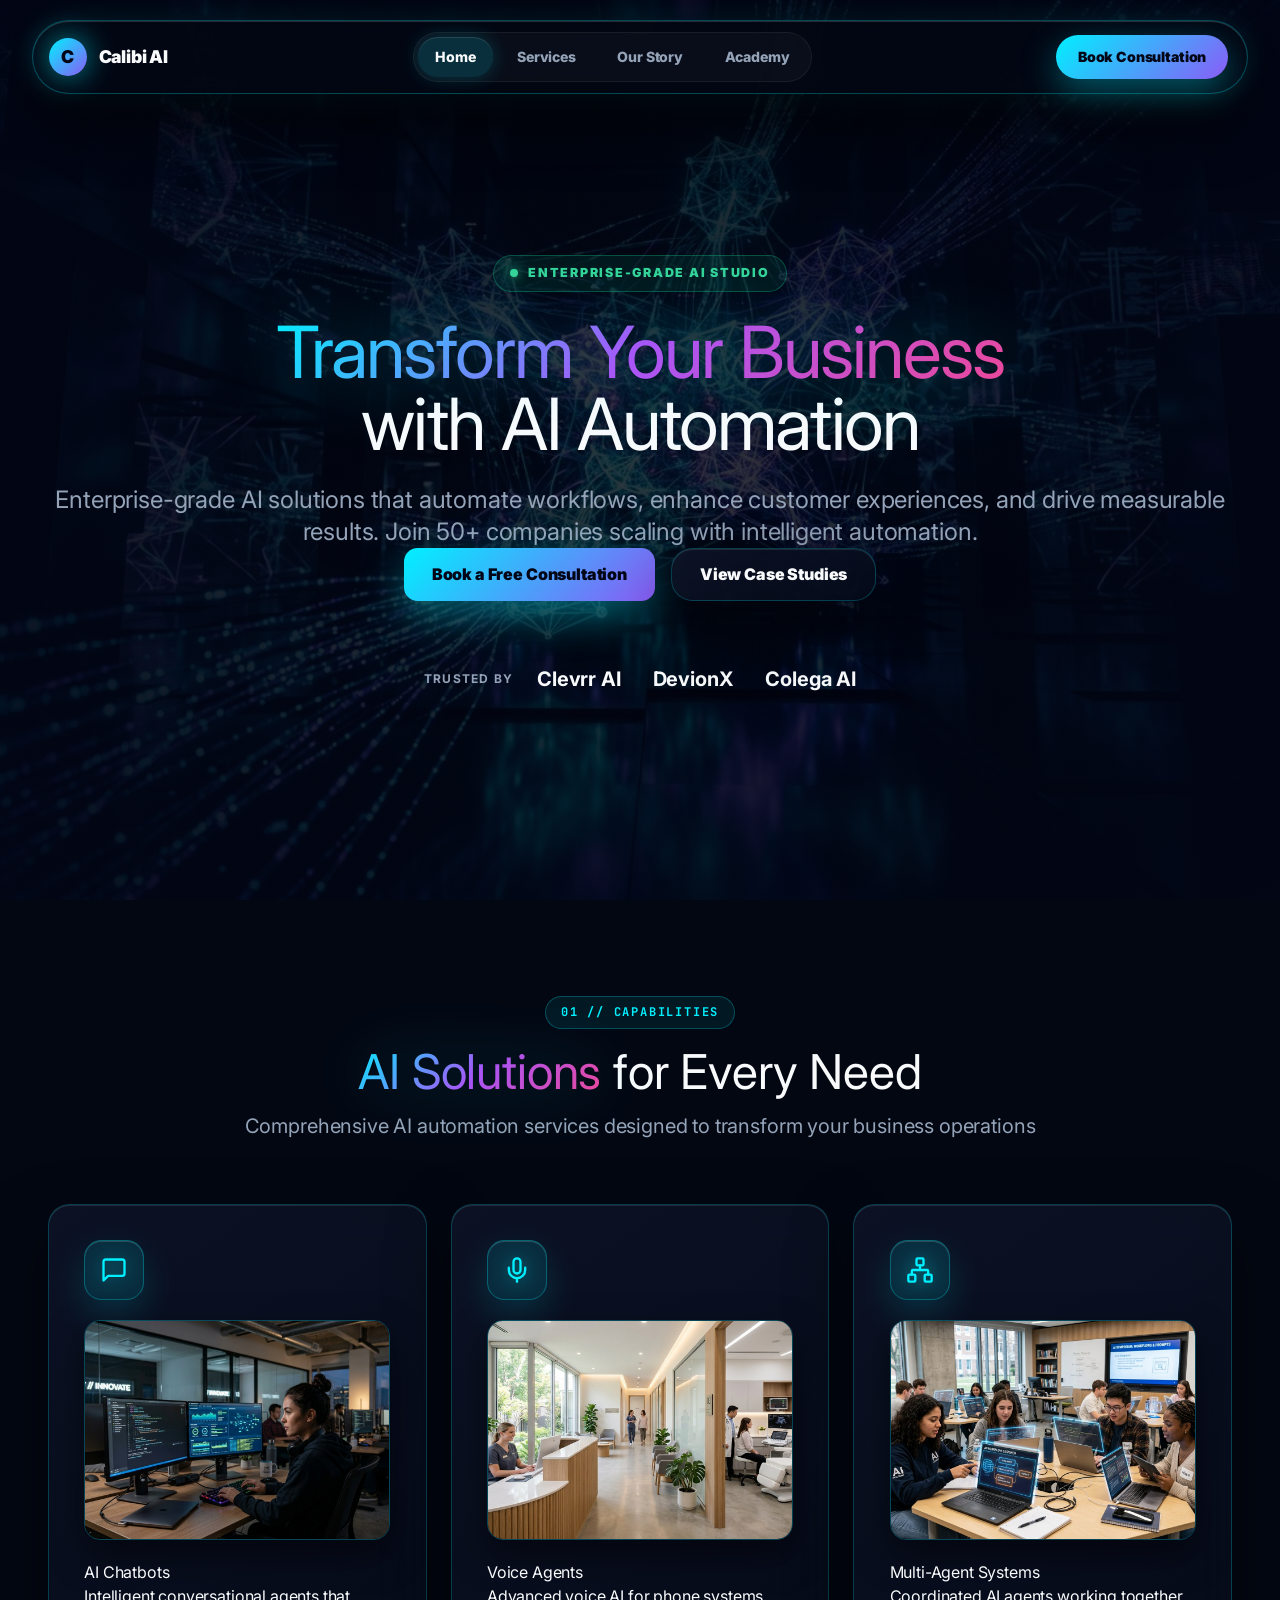
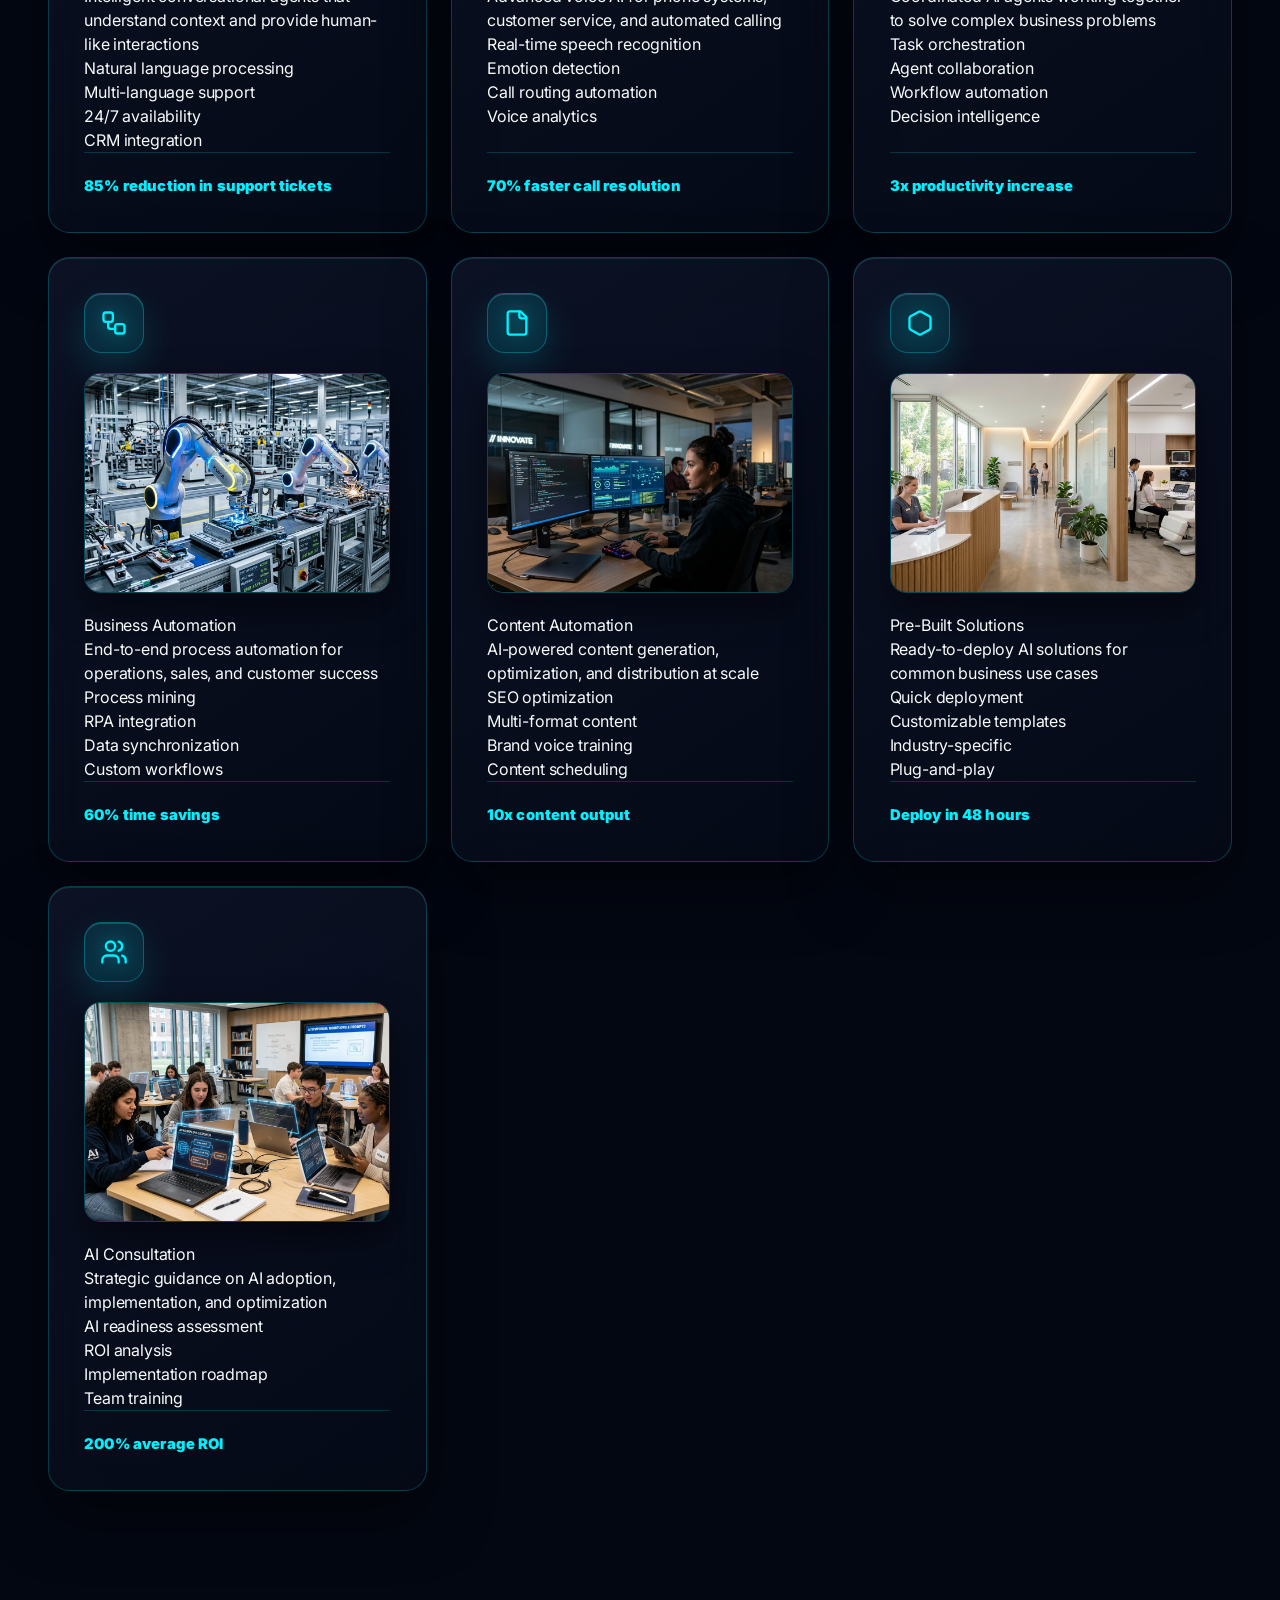
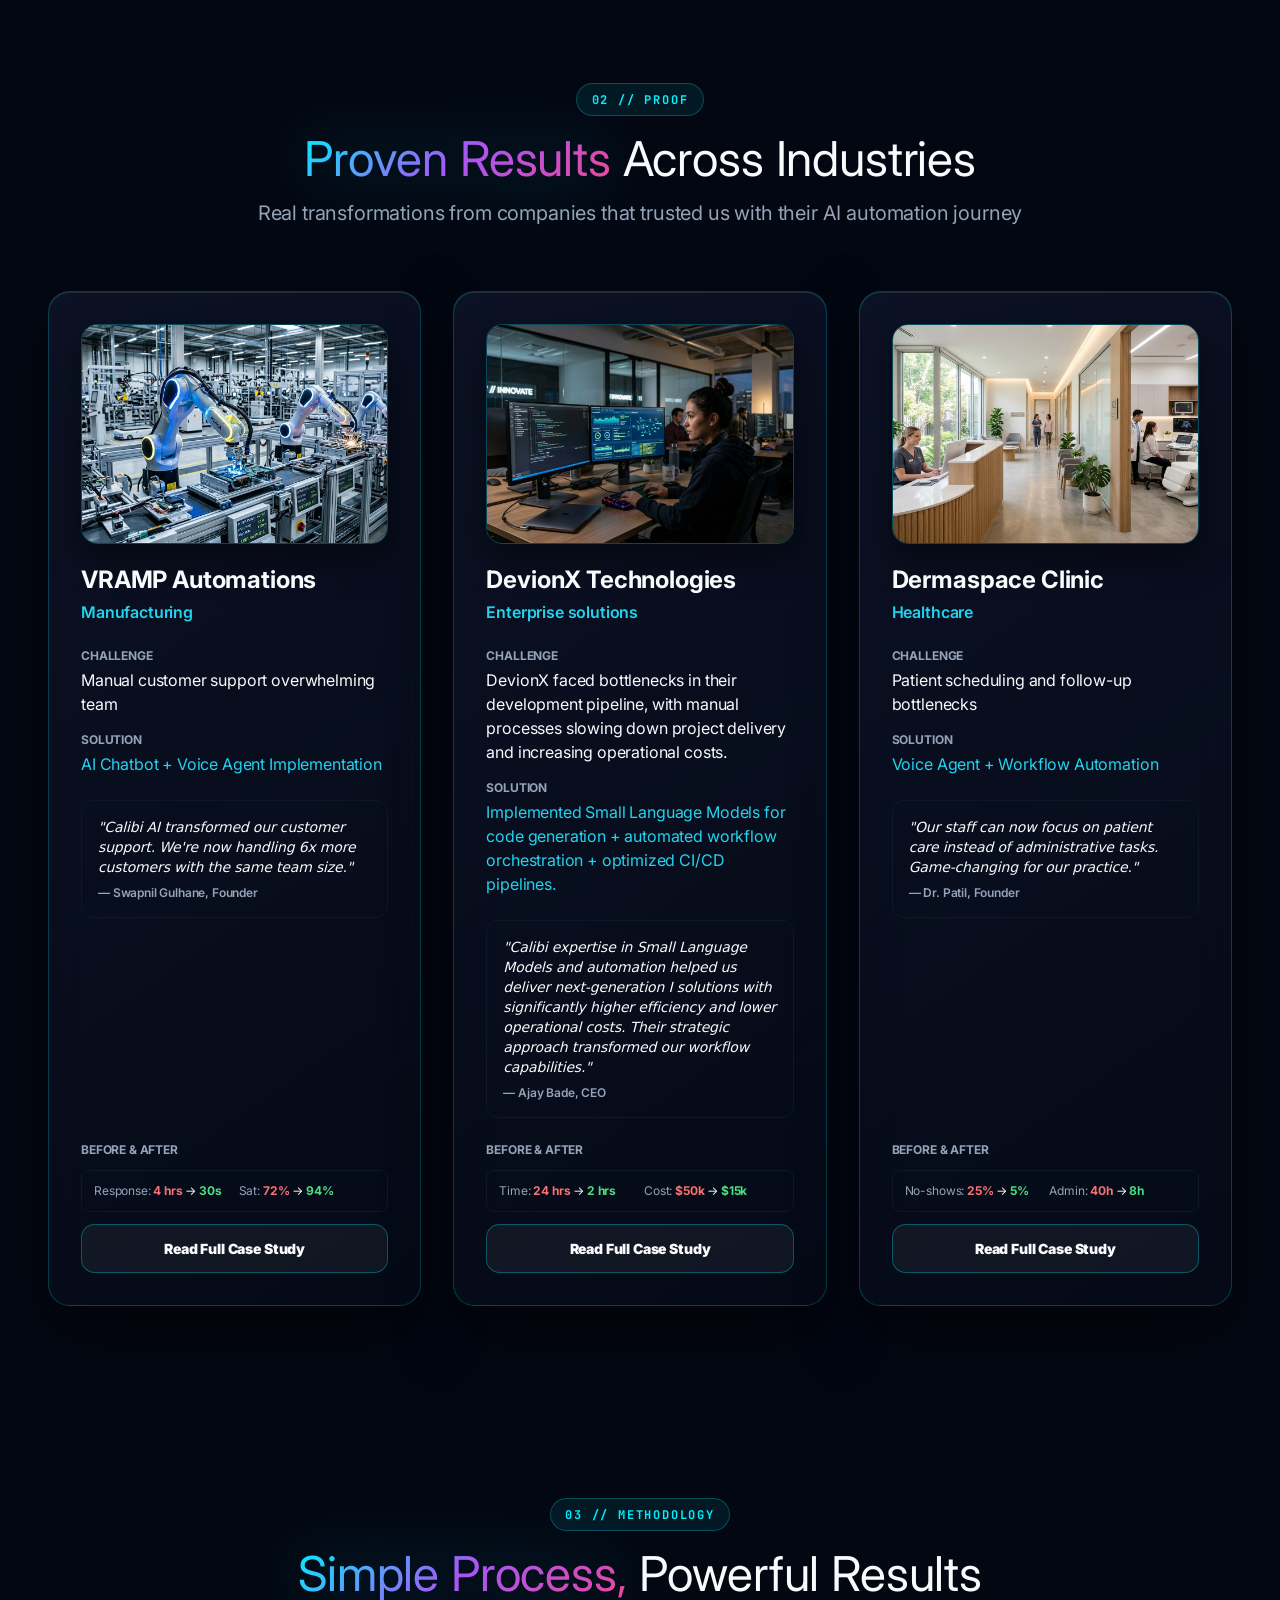
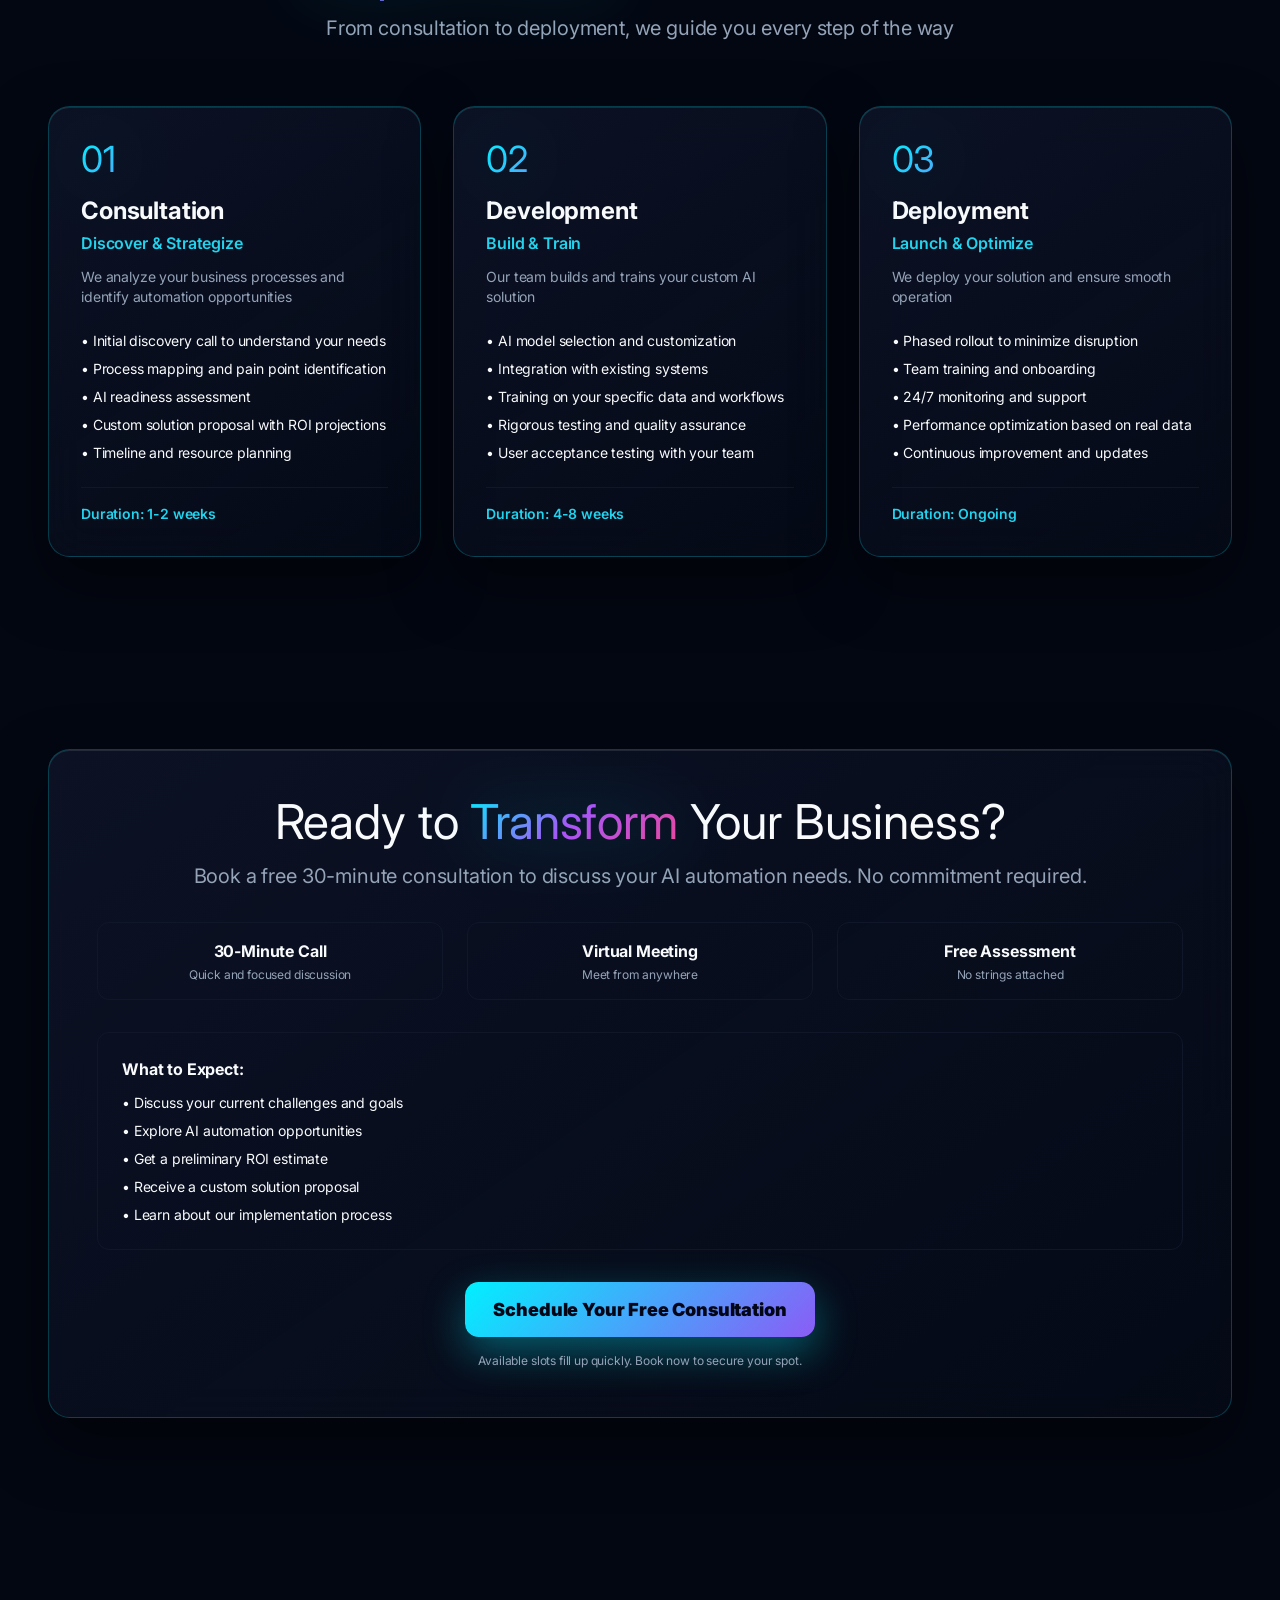
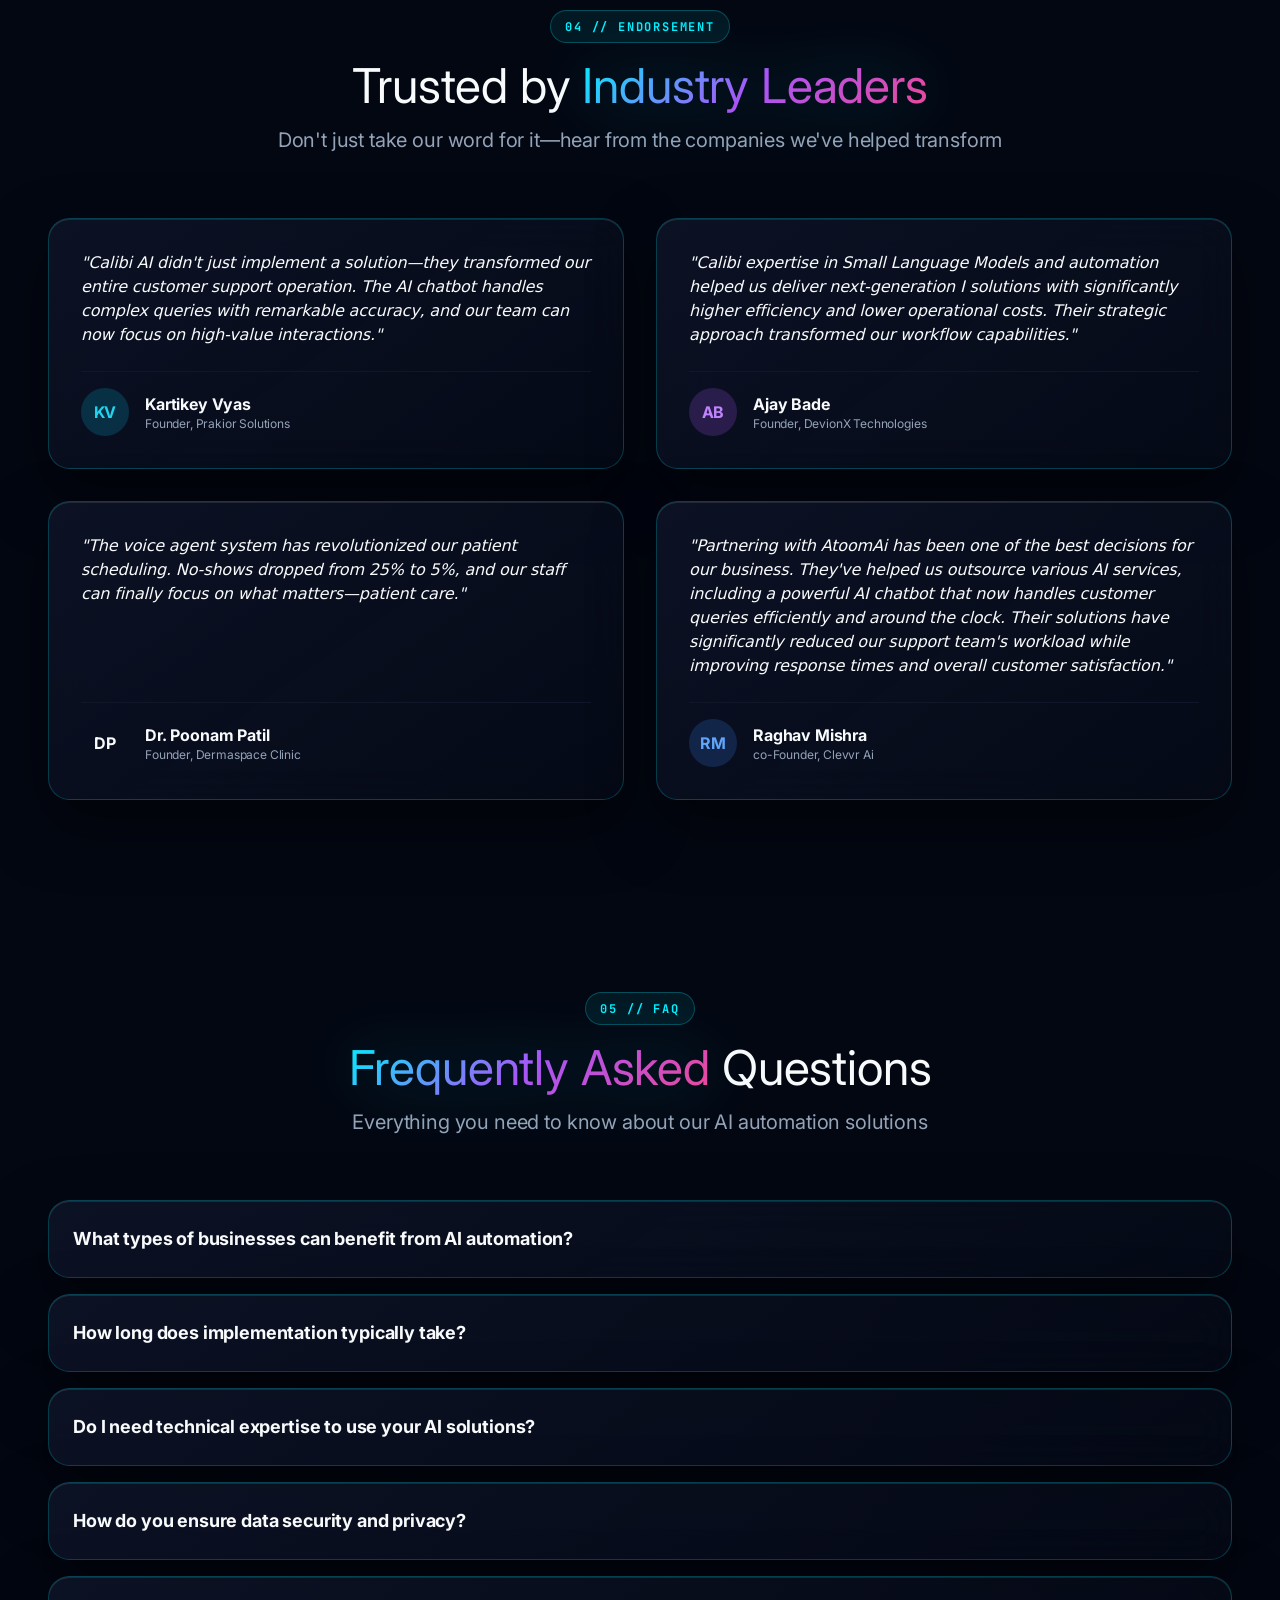
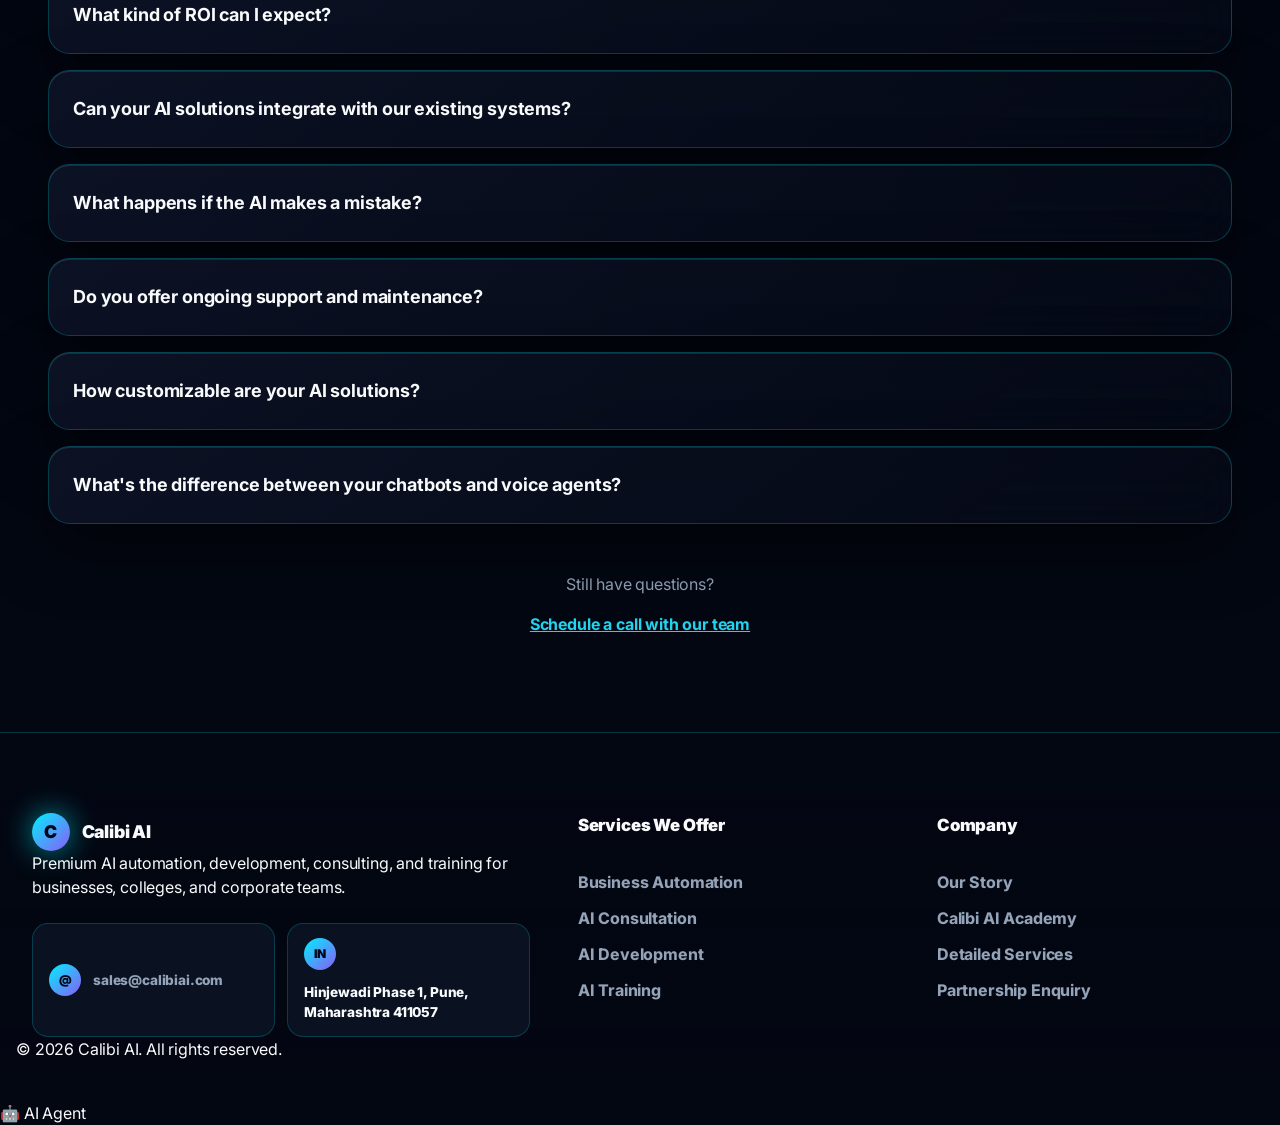
==== commit 8bc9513e: "Fix CSS linkage by including Tailwind utility sheet and enhancing custom-ui.css with robust styling " ====
--- a/index.html
+++ b/index.html
@@ -7,6 +7,7 @@
   <meta name="description" content="Enterprise-grade AI automation solutions that transform businesses. AI Chatbots, Voice Agents, Multi-Agent Systems, and more.">
   <link rel="preconnect" href="https://fonts.googleapis.com">
   <link href="https://fonts.googleapis.com/css2?family=Inter:wght@400;500;600;700;800;900&family=JetBrains+Mono:wght@400;500;700&family=Space+Grotesk:wght@600;700&display=swap" rel="stylesheet">
+  <link rel="stylesheet" href="assets/static/css/d132e0e0f64cbb86.css">
   <link rel="stylesheet" href="custom-ui.css?v=20260501d">
   <link rel="stylesheet" href="mobile-responsive.css?v=20260501d">
   <link rel="icon" href="favicon.ico">
--- a/assets/static/css/d132e0e0f64cbb86.css
+++ b/assets/static/css/d132e0e0f64cbb86.css
@@ -0,0 +1,3 @@
+@font-face{font-family:__Inter_f367f3;font-style:normal;font-weight:100 900;font-display:swap;src:url(../media/ba9851c3c22cd980-s.woff2) format("woff2");unicode-range:u+0460-052f,u+1c80-1c8a,u+20b4,u+2de0-2dff,u+a640-a69f,u+fe2e-fe2f}@font-face{font-family:__Inter_f367f3;font-style:normal;font-weight:100 900;font-display:swap;src:url(../media/21350d82a1f187e9-s.woff2) format("woff2");unicode-range:u+0301,u+0400-045f,u+0490-0491,u+04b0-04b1,u+2116}@font-face{font-family:__Inter_f367f3;font-style:normal;font-weight:100 900;font-display:swap;src:url(../media/c5fe6dc8356a8c31-s.woff2) format("woff2");unicode-range:u+1f??}@font-face{font-family:__Inter_f367f3;font-style:normal;font-weight:100 900;font-display:swap;src:url(../media/19cfc7226ec3afaa-s.woff2) format("woff2");unicode-range:u+0370-0377,u+037a-037f,u+0384-038a,u+038c,u+038e-03a1,u+03a3-03ff}@font-face{font-family:__Inter_f367f3;font-style:normal;font-weight:100 900;font-display:swap;src:url(../media/df0a9ae256c0569c-s.woff2) format("woff2");unicode-range:u+0102-0103,u+0110-0111,u+0128-0129,u+0168-0169,u+01a0-01a1,u+01af-01b0,u+0300-0301,u+0303-0304,u+0308-0309,u+0323,u+0329,u+1ea0-1ef9,u+20ab}@font-face{font-family:__Inter_f367f3;font-style:normal;font-weight:100 900;font-display:swap;src:url(../media/8e9860b6e62d6359-s.woff2) format("woff2");unicode-range:u+0100-02ba,u+02bd-02c5,u+02c7-02cc,u+02ce-02d7,u+02dd-02ff,u+0304,u+0308,u+0329,u+1d00-1dbf,u+1e00-1e9f,u+1ef2-1eff,u+2020,u+20a0-20ab,u+20ad-20c0,u+2113,u+2c60-2c7f,u+a720-a7ff}@font-face{font-family:__Inter_f367f3;font-style:normal;font-weight:100 900;font-display:swap;src:url(../media/e4af272ccee01ff0-s.p.woff2) format("woff2");unicode-range:u+00??,u+0131,u+0152-0153,u+02bb-02bc,u+02c6,u+02da,u+02dc,u+0304,u+0308,u+0329,u+2000-206f,u+20ac,u+2122,u+2191,u+2193,u+2212,u+2215,u+feff,u+fffd}@font-face{font-family:__Inter_Fallback_f367f3;src:local("Arial");ascent-override:90.49%;descent-override:22.56%;line-gap-override:0.00%;size-adjust:107.06%}.__className_f367f3{font-family:__Inter_f367f3,__Inter_Fallback_f367f3;font-style:normal}*,:after,:before{--tw-border-spacing-x:0;--tw-border-spacing-y:0;--tw-translate-x:0;--tw-translate-y:0;--tw-rotate:0;--tw-skew-x:0;--tw-skew-y:0;--tw-scale-x:1;--tw-scale-y:1;--tw-pan-x: ;--tw-pan-y: ;--tw-pinch-zoom: ;--tw-scroll-snap-strictness:proximity;--tw-gradient-from-position: ;--tw-gradient-via-position: ;--tw-gradient-to-position: ;--tw-ordinal: ;--tw-slashed-zero: ;--tw-numeric-figure: ;--tw-numeric-spacing: ;--tw-numeric-fraction: ;--tw-ring-inset: ;--tw-ring-offset-width:0px;--tw-ring-offset-color:#fff;--tw-ring-color:rgba(59,130,246,.5);--tw-ring-offset-shadow:0 0 #0000;--tw-ring-shadow:0 0 #0000;--tw-shadow:0 0 #0000;--tw-shadow-colored:0 0 #0000;--tw-blur: ;--tw-brightness: ;--tw-contrast: ;--tw-grayscale: ;--tw-hue-rotate: ;--tw-invert: ;--tw-saturate: ;--tw-sepia: ;--tw-drop-shadow: ;--tw-backdrop-blur: ;--tw-backdrop-brightness: ;--tw-backdrop-contrast: ;--tw-backdrop-grayscale: ;--tw-backdrop-hue-rotate: ;--tw-backdrop-invert: ;--tw-backdrop-opacity: ;--tw-backdrop-saturate: ;--tw-backdrop-sepia: ;--tw-contain-size: ;--tw-contain-layout: ;--tw-contain-paint: ;--tw-contain-style: }::backdrop{--tw-border-spacing-x:0;--tw-border-spacing-y:0;--tw-translate-x:0;--tw-translate-y:0;--tw-rotate:0;--tw-skew-x:0;--tw-skew-y:0;--tw-scale-x:1;--tw-scale-y:1;--tw-pan-x: ;--tw-pan-y: ;--tw-pinch-zoom: ;--tw-scroll-snap-strictness:proximity;--tw-gradient-from-position: ;--tw-gradient-via-position: ;--tw-gradient-to-position: ;--tw-ordinal: ;--tw-slashed-zero: ;--tw-numeric-figure: ;--tw-numeric-spacing: ;--tw-numeric-fraction: ;--tw-ring-inset: ;--tw-ring-offset-width:0px;--tw-ring-offset-color:#fff;--tw-ring-color:rgba(59,130,246,.5);--tw-ring-offset-shadow:0 0 #0000;--tw-ring-shadow:0 0 #0000;--tw-shadow:0 0 #0000;--tw-shadow-colored:0 0 #0000;--tw-blur: ;--tw-brightness: ;--tw-contrast: ;--tw-grayscale: ;--tw-hue-rotate: ;--tw-invert: ;--tw-saturate: ;--tw-sepia: ;--tw-drop-shadow: ;--tw-backdrop-blur: ;--tw-backdrop-brightness: ;--tw-backdrop-contrast: ;--tw-backdrop-grayscale: ;--tw-backdrop-hue-rotate: ;--tw-backdrop-invert: ;--tw-backdrop-opacity: ;--tw-backdrop-saturate: ;--tw-backdrop-sepia: ;--tw-contain-size: ;--tw-contain-layout: ;--tw-contain-paint: ;--tw-contain-style: }/*
+! tailwindcss v3.4.17 | MIT License | https://tailwindcss.com
+*/*,:after,:before{box-sizing:border-box;border:0 solid #e5e7eb}:after,:before{--tw-content:""}:host,html{line-height:1.5;-webkit-text-size-adjust:100%;-moz-tab-size:4;-o-tab-size:4;tab-size:4;font-family:ui-sans-serif,system-ui,sans-serif,Apple Color Emoji,Segoe UI Emoji,Segoe UI Symbol,Noto Color Emoji;font-feature-settings:normal;font-variation-settings:normal;-webkit-tap-highlight-color:transparent}body{margin:0;line-height:inherit}hr{height:0;color:inherit;border-top-width:1px}abbr:where([title]){-webkit-text-decoration:underline dotted;text-decoration:underline dotted}h1,h2,h3,h4,h5,h6{font-size:inherit;font-weight:inherit}a{color:inherit;text-decoration:inherit}b,strong{font-weight:bolder}code,kbd,pre,samp{font-family:ui-monospace,SFMono-Regular,Menlo,Monaco,Consolas,Liberation Mono,Courier New,monospace;font-feature-settings:normal;font-variation-settings:normal;font-size:1em}small{font-size:80%}sub,sup{font-size:75%;line-height:0;position:relative;vertical-align:baseline}sub{bottom:-.25em}sup{top:-.5em}table{text-indent:0;border-color:inherit;border-collapse:collapse}button,input,optgroup,select,textarea{font-family:inherit;font-feature-settings:inherit;font-variation-settings:inherit;font-size:100%;font-weight:inherit;line-height:inherit;letter-spacing:inherit;color:inherit;margin:0;padding:0}button,select{text-transform:none}button,input:where([type=button]),input:where([type=reset]),input:where([type=submit]){-webkit-appearance:button;background-color:transparent;background-image:none}:-moz-focusring{outline:auto}:-moz-ui-invalid{box-shadow:none}progress{vertical-align:baseline}::-webkit-inner-spin-button,::-webkit-outer-spin-button{height:auto}[type=search]{-webkit-appearance:textfield;outline-offset:-2px}::-webkit-search-decoration{-webkit-appearance:none}::-webkit-file-upload-button{-webkit-appearance:button;font:inherit}summary{display:list-item}blockquote,dd,dl,figure,h1,h2,h3,h4,h5,h6,hr,p,pre{margin:0}fieldset{margin:0}fieldset,legend{padding:0}menu,ol,ul{list-style:none;margin:0;padding:0}dialog{padding:0}textarea{resize:vertical}input::-moz-placeholder,textarea::-moz-placeholder{opacity:1;color:#9ca3af}input::placeholder,textarea::placeholder{opacity:1;color:#9ca3af}[role=button],button{cursor:pointer}:disabled{cursor:default}audio,canvas,embed,iframe,img,object,svg,video{display:block;vertical-align:middle}img,video{max-width:100%;height:auto}[hidden]:where(:not([hidden=until-found])){display:none}:root{--background:0 0% 100%;--foreground:0 0% 3.9%;--card:0 0% 100%;--card-foreground:0 0% 3.9%;--popover:0 0% 100%;--popover-foreground:0 0% 3.9%;--primary:0 0% 9%;--primary-foreground:0 0% 98%;--secondary:0 0% 96.1%;--secondary-foreground:0 0% 9%;--muted:0 0% 96.1%;--muted-foreground:0 0% 45.1%;--accent:0 0% 96.1%;--accent-foreground:0 0% 9%;--destructive:0 84.2% 60.2%;--destructive-foreground:0 0% 98%;--border:0 0% 89.8%;--input:0 0% 89.8%;--ring:0 0% 3.9%;--radius:0.5rem;--chart-1:12 76% 61%;--chart-2:173 58% 39%;--chart-3:197 37% 24%;--chart-4:43 74% 66%;--chart-5:27 87% 67%;--neon-blue:217 91% 60%;--neon-purple:271 91% 65%;--neon-cyan:189 94% 43%}.dark{--background:222 47% 4%;--foreground:210 40% 98%;--card:222 47% 6%;--card-foreground:210 40% 98%;--popover:222 47% 6%;--popover-foreground:210 40% 98%;--primary:217 91% 60%;--primary-foreground:222 47% 4%;--secondary:222 47% 11%;--secondary-foreground:210 40% 98%;--muted:222 47% 11%;--muted-foreground:215 20% 65%;--accent:271 91% 65%;--accent-foreground:210 40% 98%;--destructive:0 62.8% 30.6%;--destructive-foreground:210 40% 98%;--border:222 47% 11%;--input:222 47% 11%;--ring:217 91% 60%;--chart-1:220 70% 50%;--chart-2:160 60% 45%;--chart-3:30 80% 55%;--chart-4:280 65% 60%;--chart-5:340 75% 55%;--neon-blue:217 91% 60%;--neon-purple:271 91% 65%;--neon-cyan:189 94% 43%}*{border-color:hsl(var(--border))}body{background-color:hsl(var(--background));color:hsl(var(--foreground))}.container{width:100%;margin-right:auto;margin-left:auto;padding-right:2rem;padding-left:2rem}@media (min-width:1400px){.container{max-width:1400px}}.sr-only{position:absolute;width:1px;height:1px;padding:0;margin:-1px;overflow:hidden;clip:rect(0,0,0,0);white-space:nowrap;border-width:0}.pointer-events-none{pointer-events:none}.pointer-events-auto{pointer-events:auto}.visible{visibility:visible}.invisible{visibility:hidden}.fixed{position:fixed}.absolute{position:absolute}.relative{position:relative}.inset-0{inset:0}.inset-x-0{left:0;right:0}.inset-y-0{top:0;bottom:0}.-bottom-12{bottom:-3rem}.-left-12{left:-3rem}.-right-12{right:-3rem}.-right-2{right:-.5rem}.-top-12{top:-3rem}.-top-2{top:-.5rem}.bottom-0{bottom:0}.bottom-20{bottom:5rem}.bottom-8{bottom:2rem}.left-0{left:0}.left-1{left:.25rem}.left-1\/2{left:50%}.left-10{left:2.5rem}.left-2{left:.5rem}.left-\[50\%\]{left:50%}.right-0{right:0}.right-1{right:.25rem}.right-10{right:2.5rem}.right-2{right:.5rem}.right-4{right:1rem}.top-0{top:0}.top-1{top:.25rem}.top-1\/2{top:50%}.top-20{top:5rem}.top-4{top:1rem}.top-\[1px\]{top:1px}.top-\[50\%\]{top:50%}.top-\[60\%\]{top:60%}.top-full{top:100%}.z-10{z-index:10}.z-50{z-index:50}.z-\[100\]{z-index:100}.z-\[1\]{z-index:1}.col-span-1{grid-column:span 1/span 1}.-mx-1{margin-left:-.25rem;margin-right:-.25rem}.mx-auto{margin-left:auto;margin-right:auto}.my-1{margin-top:.25rem;margin-bottom:.25rem}.-ml-4{margin-left:-1rem}.-mt-4{margin-top:-1rem}.mb-1{margin-bottom:.25rem}.mb-12{margin-bottom:3rem}.mb-16{margin-bottom:4rem}.mb-2{margin-bottom:.5rem}.mb-3{margin-bottom:.75rem}.mb-4{margin-bottom:1rem}.mb-6{margin-bottom:1.5rem}.mb-8{margin-bottom:2rem}.ml-1{margin-left:.25rem}.ml-2{margin-left:.5rem}.ml-auto{margin-left:auto}.mr-2{margin-right:.5rem}.mr-3{margin-right:.75rem}.mt-1\.5{margin-top:.375rem}.mt-12{margin-top:3rem}.mt-2{margin-top:.5rem}.mt-24{margin-top:6rem}.mt-4{margin-top:1rem}.mt-auto{margin-top:auto}.block{display:block}.inline-block{display:inline-block}.flex{display:flex}.inline-flex{display:inline-flex}.table{display:table}.grid{display:grid}.hidden{display:none}.aspect-square{aspect-ratio:1/1}.h-1\.5{height:.375rem}.h-10{height:2.5rem}.h-12{height:3rem}.h-14{height:3.5rem}.h-16{height:4rem}.h-2{height:.5rem}.h-2\.5{height:.625rem}.h-20{height:5rem}.h-24{height:6rem}.h-3{height:.75rem}.h-3\.5{height:.875rem}.h-4{height:1rem}.h-5{height:1.25rem}.h-6{height:1.5rem}.h-7{height:1.75rem}.h-72{height:18rem}.h-8{height:2rem}.h-9{height:2.25rem}.h-96{height:24rem}.h-\[1px\]{height:1px}.h-\[20px\]{height:20px}.h-\[var\(--radix-navigation-menu-viewport-height\)\]{height:var(--radix-navigation-menu-viewport-height)}.h-\[var\(--radix-select-trigger-height\)\]{height:var(--radix-select-trigger-height)}.h-auto{height:auto}.h-full{height:100%}.h-px{height:1px}.max-h-\[300px\]{max-height:300px}.max-h-screen{max-height:100vh}.min-h-\[60px\]{min-height:60px}.min-h-screen{min-height:100vh}.w-0\.5{width:.125rem}.w-1\.5{width:.375rem}.w-10{width:2.5rem}.w-12{width:3rem}.w-14{width:3.5rem}.w-16{width:4rem}.w-2{width:.5rem}.w-2\.5{width:.625rem}.w-20{width:5rem}.w-24{width:6rem}.w-3{width:.75rem}.w-3\.5{width:.875rem}.w-3\/4{width:75%}.w-4{width:1rem}.w-5{width:1.25rem}.w-6{width:1.5rem}.w-64{width:16rem}.w-7{width:1.75rem}.w-72{width:18rem}.w-8{width:2rem}.w-9{width:2.25rem}.w-96{width:24rem}.w-\[100px\]{width:100px}.w-\[1px\]{width:1px}.w-\[300px\]{width:300px}.w-\[36px\]{width:36px}.w-auto{width:auto}.w-full{width:100%}.w-max{width:-moz-max-content;width:max-content}.w-px{width:1px}.min-w-0{min-width:0}.min-w-\[12rem\]{min-width:12rem}.min-w-\[8rem\]{min-width:8rem}.min-w-\[var\(--radix-select-trigger-width\)\]{min-width:var(--radix-select-trigger-width)}.max-w-2xl{max-width:42rem}.max-w-3xl{max-width:48rem}.max-w-4xl{max-width:56rem}.max-w-5xl{max-width:64rem}.max-w-6xl{max-width:72rem}.max-w-7xl{max-width:80rem}.max-w-lg{max-width:32rem}.max-w-max{max-width:-moz-max-content;max-width:max-content}.max-w-md{max-width:28rem}.flex-1{flex:1 1 0%}.flex-shrink-0,.shrink-0{flex-shrink:0}.flex-grow,.grow{flex-grow:1}.grow-0{flex-grow:0}.basis-full{flex-basis:100%}.caption-bottom{caption-side:bottom}.border-collapse{border-collapse:collapse}.-translate-x-1\/2{--tw-translate-x:-50%}.-translate-x-1\/2,.-translate-y-1\/2{transform:translate(var(--tw-translate-x),var(--tw-translate-y)) rotate(var(--tw-rotate)) skewX(var(--tw-skew-x)) skewY(var(--tw-skew-y)) scaleX(var(--tw-scale-x)) scaleY(var(--tw-scale-y))}.-translate-y-1\/2{--tw-translate-y:-50%}.translate-x-\[-50\%\]{--tw-translate-x:-50%}.translate-x-\[-50\%\],.translate-y-\[-50\%\]{transform:translate(var(--tw-translate-x),var(--tw-translate-y)) rotate(var(--tw-rotate)) skewX(var(--tw-skew-x)) skewY(var(--tw-skew-y)) scaleX(var(--tw-scale-x)) scaleY(var(--tw-scale-y))}.translate-y-\[-50\%\]{--tw-translate-y:-50%}.rotate-45{--tw-rotate:45deg}.rotate-45,.rotate-90{transform:translate(var(--tw-translate-x),var(--tw-translate-y)) rotate(var(--tw-rotate)) skewX(var(--tw-skew-x)) skewY(var(--tw-skew-y)) scaleX(var(--tw-scale-x)) scaleY(var(--tw-scale-y))}.rotate-90{--tw-rotate:90deg}.transform{transform:translate(var(--tw-translate-x),var(--tw-translate-y)) rotate(var(--tw-rotate)) skewX(var(--tw-skew-x)) skewY(var(--tw-skew-y)) scaleX(var(--tw-scale-x)) scaleY(var(--tw-scale-y))}@keyframes pulse{50%{opacity:.5}}.animate-pulse{animation:pulse 2s cubic-bezier(.4,0,.6,1) infinite}.cursor-default{cursor:default}.cursor-pointer{cursor:pointer}.touch-none{touch-action:none}.select-none{-webkit-user-select:none;-moz-user-select:none;user-select:none}.list-none{list-style-type:none}.grid-cols-1{grid-template-columns:repeat(1,minmax(0,1fr))}.grid-cols-2{grid-template-columns:repeat(2,minmax(0,1fr))}.flex-row{flex-direction:row}.flex-col{flex-direction:column}.flex-col-reverse{flex-direction:column-reverse}.flex-wrap{flex-wrap:wrap}.items-start{align-items:flex-start}.items-end{align-items:flex-end}.items-center{align-items:center}.justify-start{justify-content:flex-start}.justify-center{justify-content:center}.justify-between{justify-content:space-between}.gap-1{gap:.25rem}.gap-1\.5{gap:.375rem}.gap-2{gap:.5rem}.gap-4{gap:1rem}.gap-6{gap:1.5rem}.gap-8{gap:2rem}.space-x-1>:not([hidden])~:not([hidden]){--tw-space-x-reverse:0;margin-right:calc(.25rem * var(--tw-space-x-reverse));margin-left:calc(.25rem * calc(1 - var(--tw-space-x-reverse)))}.space-x-2>:not([hidden])~:not([hidden]){--tw-space-x-reverse:0;margin-right:calc(.5rem * var(--tw-space-x-reverse));margin-left:calc(.5rem * calc(1 - var(--tw-space-x-reverse)))}.space-y-1>:not([hidden])~:not([hidden]){--tw-space-y-reverse:0;margin-top:calc(.25rem * calc(1 - var(--tw-space-y-reverse)));margin-bottom:calc(.25rem * var(--tw-space-y-reverse))}.space-y-1\.5>:not([hidden])~:not([hidden]){--tw-space-y-reverse:0;margin-top:calc(.375rem * calc(1 - var(--tw-space-y-reverse)));margin-bottom:calc(.375rem * var(--tw-space-y-reverse))}.space-y-12>:not([hidden])~:not([hidden]){--tw-space-y-reverse:0;margin-top:calc(3rem * calc(1 - var(--tw-space-y-reverse)));margin-bottom:calc(3rem * var(--tw-space-y-reverse))}.space-y-2>:not([hidden])~:not([hidden]){--tw-space-y-reverse:0;margin-top:calc(.5rem * calc(1 - var(--tw-space-y-reverse)));margin-bottom:calc(.5rem * var(--tw-space-y-reverse))}.space-y-3>:not([hidden])~:not([hidden]){--tw-space-y-reverse:0;margin-top:calc(.75rem * calc(1 - var(--tw-space-y-reverse)));margin-bottom:calc(.75rem * var(--tw-space-y-reverse))}.space-y-4>:not([hidden])~:not([hidden]){--tw-space-y-reverse:0;margin-top:calc(1rem * calc(1 - var(--tw-space-y-reverse)));margin-bottom:calc(1rem * var(--tw-space-y-reverse))}.space-y-6>:not([hidden])~:not([hidden]){--tw-space-y-reverse:0;margin-top:calc(1.5rem * calc(1 - var(--tw-space-y-reverse)));margin-bottom:calc(1.5rem * var(--tw-space-y-reverse))}.overflow-auto{overflow:auto}.overflow-hidden{overflow:hidden}.overflow-y-auto{overflow-y:auto}.overflow-x-hidden{overflow-x:hidden}.whitespace-nowrap{white-space:nowrap}.rounded-\[inherit\]{border-radius:inherit}.rounded-full{border-radius:9999px}.rounded-lg{border-radius:var(--radius)}.rounded-md{border-radius:calc(var(--radius) - 2px)}.rounded-sm{border-radius:calc(var(--radius) - 4px)}.rounded-xl{border-radius:.75rem}.rounded-t-\[10px\]{border-top-left-radius:10px;border-top-right-radius:10px}.rounded-tl-sm{border-top-left-radius:calc(var(--radius) - 4px)}.border{border-width:1px}.border-2{border-width:2px}.border-b{border-bottom-width:1px}.border-l{border-left-width:1px}.border-r{border-right-width:1px}.border-t{border-top-width:1px}.border-none{border-style:none}.border-destructive{border-color:hsl(var(--destructive))}.border-destructive\/50{border-color:hsl(var(--destructive)/.5)}.border-input{border-color:hsl(var(--input))}.border-muted-foreground\/30{border-color:hsl(var(--muted-foreground)/.3)}.border-primary{border-color:hsl(var(--primary))}.border-primary\/50{border-color:hsl(var(--primary)/.5)}.border-transparent{border-color:transparent}.border-white\/10{border-color:hsla(0,0%,100%,.1)}.border-l-transparent{border-left-color:transparent}.border-t-transparent{border-top-color:transparent}.bg-accent{background-color:hsl(var(--accent))}.bg-background{background-color:hsl(var(--background))}.bg-background\/80{background-color:hsl(var(--background)/.8)}.bg-black\/80{background-color:rgba(0,0,0,.8)}.bg-blue-400{--tw-bg-opacity:1;background-color:rgb(96 165 250/var(--tw-bg-opacity,1))}.bg-blue-500\/20{background-color:rgba(59,130,246,.2)}.bg-blue-600{--tw-bg-opacity:1;background-color:rgb(37 99 235/var(--tw-bg-opacity,1))}.bg-border{background-color:hsl(var(--border))}.bg-card{background-color:hsl(var(--card))}.bg-cyan-500\/20{background-color:rgba(6,182,212,.2)}.bg-destructive{background-color:hsl(var(--destructive))}.bg-muted{background-color:hsl(var(--muted))}.bg-muted-foreground\/50{background-color:hsl(var(--muted-foreground)/.5)}.bg-popover{background-color:hsl(var(--popover))}.bg-primary{background-color:hsl(var(--primary))}.bg-primary\/10{background-color:hsl(var(--primary)/.1)}.bg-primary\/20{background-color:hsl(var(--primary)/.2)}.bg-purple-500\/20{background-color:rgba(168,85,247,.2)}.bg-secondary{background-color:hsl(var(--secondary))}.bg-transparent{background-color:transparent}.bg-white{--tw-bg-opacity:1;background-color:rgb(255 255 255/var(--tw-bg-opacity,1))}.bg-gradient-to-b{background-image:linear-gradient(to bottom,var(--tw-gradient-stops))}.bg-gradient-to-br{background-image:linear-gradient(to bottom right,var(--tw-gradient-stops))}.bg-gradient-to-r{background-image:linear-gradient(to right,var(--tw-gradient-stops))}.from-blue-500{--tw-gradient-from:#3b82f6 var(--tw-gradient-from-position);--tw-gradient-to:rgba(59,130,246,0) var(--tw-gradient-to-position);--tw-gradient-stops:var(--tw-gradient-from),var(--tw-gradient-to)}.from-blue-500\/20{--tw-gradient-from:rgba(59,130,246,.2) var(--tw-gradient-from-position);--tw-gradient-to:rgba(59,130,246,0) var(--tw-gradient-to-position);--tw-gradient-stops:var(--tw-gradient-from),var(--tw-gradient-to)}.via-purple-500{--tw-gradient-to:rgba(168,85,247,0) var(--tw-gradient-to-position);--tw-gradient-stops:var(--tw-gradient-from),#a855f7 var(--tw-gradient-via-position),var(--tw-gradient-to)}.to-cyan-500{--tw-gradient-to:#06b6d4 var(--tw-gradient-to-position)}.to-purple-500{--tw-gradient-to:#a855f7 var(--tw-gradient-to-position)}.to-purple-500\/20{--tw-gradient-to:rgba(168,85,247,.2) var(--tw-gradient-to-position)}.fill-current{fill:currentColor}.fill-primary{fill:hsl(var(--primary))}.fill-yellow-400{fill:#facc15}.p-0{padding:0}.p-1{padding:.25rem}.p-2{padding:.5rem}.p-3{padding:.75rem}.p-4{padding:1rem}.p-6{padding:1.5rem}.p-8{padding:2rem}.p-\[1px\]{padding:1px}.px-12{padding-left:3rem;padding-right:3rem}.px-2{padding-left:.5rem;padding-right:.5rem}.px-2\.5{padding-left:.625rem;padding-right:.625rem}.px-3{padding-left:.75rem;padding-right:.75rem}.px-4{padding-left:1rem;padding-right:1rem}.px-6{padding-left:1.5rem;padding-right:1.5rem}.px-8{padding-left:2rem;padding-right:2rem}.py-0\.5{padding-top:.125rem;padding-bottom:.125rem}.py-1{padding-top:.25rem;padding-bottom:.25rem}.py-1\.5{padding-top:.375rem;padding-bottom:.375rem}.py-12{padding-top:3rem;padding-bottom:3rem}.py-2{padding-top:.5rem;padding-bottom:.5rem}.py-24{padding-top:6rem;padding-bottom:6rem}.py-3{padding-top:.75rem;padding-bottom:.75rem}.py-4{padding-top:1rem;padding-bottom:1rem}.py-6{padding-top:1.5rem;padding-bottom:1.5rem}.pb-4{padding-bottom:1rem}.pb-6{padding-bottom:1.5rem}.pl-2{padding-left:.5rem}.pl-2\.5{padding-left:.625rem}.pl-4{padding-left:1rem}.pl-8{padding-left:2rem}.pr-2{padding-right:.5rem}.pr-2\.5{padding-right:.625rem}.pr-4{padding-right:1rem}.pr-6{padding-right:1.5rem}.pr-8{padding-right:2rem}.pt-0{padding-top:0}.pt-1{padding-top:.25rem}.pt-2{padding-top:.5rem}.pt-4{padding-top:1rem}.pt-8{padding-top:2rem}.text-left{text-align:left}.text-center{text-align:center}.align-middle{vertical-align:middle}.text-2xl{font-size:1.5rem;line-height:2rem}.text-3xl{font-size:1.875rem;line-height:2.25rem}.text-4xl{font-size:2.25rem;line-height:2.5rem}.text-5xl{font-size:3rem;line-height:1}.text-\[0\.8rem\]{font-size:.8rem}.text-lg{font-size:1.125rem;line-height:1.75rem}.text-sm{font-size:.875rem;line-height:1.25rem}.text-xl{font-size:1.25rem;line-height:1.75rem}.text-xs{font-size:.75rem;line-height:1rem}.font-bold{font-weight:700}.font-medium{font-weight:500}.font-normal{font-weight:400}.font-semibold{font-weight:600}.uppercase{text-transform:uppercase}.italic{font-style:italic}.leading-none{line-height:1}.leading-tight{line-height:1.25}.tracking-tight{letter-spacing:-.025em}.tracking-widest{letter-spacing:.1em}.text-accent-foreground{color:hsl(var(--accent-foreground))}.text-blue-400{--tw-text-opacity:1;color:rgb(96 165 250/var(--tw-text-opacity,1))}.text-card-foreground{color:hsl(var(--card-foreground))}.text-current{color:currentColor}.text-cyan-400{--tw-text-opacity:1;color:rgb(34 211 238/var(--tw-text-opacity,1))}.text-destructive{color:hsl(var(--destructive))}.text-destructive-foreground{color:hsl(var(--destructive-foreground))}.text-foreground{color:hsl(var(--foreground))}.text-foreground\/50{color:hsl(var(--foreground)/.5)}.text-green-400{--tw-text-opacity:1;color:rgb(74 222 128/var(--tw-text-opacity,1))}.text-muted-foreground{color:hsl(var(--muted-foreground))}.text-popover-foreground{color:hsl(var(--popover-foreground))}.text-primary{color:hsl(var(--primary))}.text-primary-foreground{color:hsl(var(--primary-foreground))}.text-purple-400{--tw-text-opacity:1;color:rgb(192 132 252/var(--tw-text-opacity,1))}.text-red-400{--tw-text-opacity:1;color:rgb(248 113 113/var(--tw-text-opacity,1))}.text-secondary-foreground{color:hsl(var(--secondary-foreground))}.text-white{--tw-text-opacity:1;color:rgb(255 255 255/var(--tw-text-opacity,1))}.text-yellow-400{--tw-text-opacity:1;color:rgb(250 204 21/var(--tw-text-opacity,1))}.underline{text-decoration-line:underline}.underline-offset-4{text-underline-offset:4px}.opacity-0{opacity:0}.opacity-50{opacity:.5}.opacity-60{opacity:.6}.opacity-70{opacity:.7}.opacity-90{opacity:.9}.shadow{--tw-shadow:0 1px 3px 0 rgba(0,0,0,.1),0 1px 2px -1px rgba(0,0,0,.1);--tw-shadow-colored:0 1px 3px 0 var(--tw-shadow-color),0 1px 2px -1px var(--tw-shadow-color)}.shadow,.shadow-lg{box-shadow:var(--tw-ring-offset-shadow,0 0 #0000),var(--tw-ring-shadow,0 0 #0000),var(--tw-shadow)}.shadow-lg{--tw-shadow:0 10px 15px -3px rgba(0,0,0,.1),0 4px 6px -4px rgba(0,0,0,.1);--tw-shadow-colored:0 10px 15px -3px var(--tw-shadow-color),0 4px 6px -4px var(--tw-shadow-color)}.shadow-md{--tw-shadow:0 4px 6px -1px rgba(0,0,0,.1),0 2px 4px -2px rgba(0,0,0,.1);--tw-shadow-colored:0 4px 6px -1px var(--tw-shadow-color),0 2px 4px -2px var(--tw-shadow-color)}.shadow-md,.shadow-sm{box-shadow:var(--tw-ring-offset-shadow,0 0 #0000),var(--tw-ring-shadow,0 0 #0000),var(--tw-shadow)}.shadow-sm{--tw-shadow:0 1px 2px 0 rgba(0,0,0,.05);--tw-shadow-colored:0 1px 2px 0 var(--tw-shadow-color)}.outline-none{outline:2px solid transparent;outline-offset:2px}.outline{outline-style:solid}.ring-0{--tw-ring-offset-shadow:var(--tw-ring-inset) 0 0 0 var(--tw-ring-offset-width) var(--tw-ring-offset-color);--tw-ring-shadow:var(--tw-ring-inset) 0 0 0 calc(0px + var(--tw-ring-offset-width)) var(--tw-ring-color);box-shadow:var(--tw-ring-offset-shadow),var(--tw-ring-shadow),var(--tw-shadow,0 0 #0000)}.ring-offset-background{--tw-ring-offset-color:hsl(var(--background))}.blur-2xl{--tw-blur:blur(40px)}.blur-2xl,.blur-3xl{filter:var(--tw-blur) var(--tw-brightness) var(--tw-contrast) var(--tw-grayscale) var(--tw-hue-rotate) var(--tw-invert) var(--tw-saturate) var(--tw-sepia) var(--tw-drop-shadow)}.blur-3xl{--tw-blur:blur(64px)}.filter{filter:var(--tw-blur) var(--tw-brightness) var(--tw-contrast) var(--tw-grayscale) var(--tw-hue-rotate) var(--tw-invert) var(--tw-saturate) var(--tw-sepia) var(--tw-drop-shadow)}.backdrop-blur-sm{--tw-backdrop-blur:blur(4px);-webkit-backdrop-filter:var(--tw-backdrop-blur) var(--tw-backdrop-brightness) var(--tw-backdrop-contrast) var(--tw-backdrop-grayscale) var(--tw-backdrop-hue-rotate) var(--tw-backdrop-invert) var(--tw-backdrop-opacity) var(--tw-backdrop-saturate) var(--tw-backdrop-sepia);backdrop-filter:var(--tw-backdrop-blur) var(--tw-backdrop-brightness) var(--tw-backdrop-contrast) var(--tw-backdrop-grayscale) var(--tw-backdrop-hue-rotate) var(--tw-backdrop-invert) var(--tw-backdrop-opacity) var(--tw-backdrop-saturate) var(--tw-backdrop-sepia)}.transition{transition-property:color,background-color,border-color,text-decoration-color,fill,stroke,opacity,box-shadow,transform,filter,-webkit-backdrop-filter;transition-property:color,background-color,border-color,text-decoration-color,fill,stroke,opacity,box-shadow,transform,filter,backdrop-filter;transition-property:color,background-color,border-color,text-decoration-color,fill,stroke,opacity,box-shadow,transform,filter,backdrop-filter,-webkit-backdrop-filter;transition-timing-function:cubic-bezier(.4,0,.2,1);transition-duration:.15s}.transition-all{transition-property:all;transition-timing-function:cubic-bezier(.4,0,.2,1);transition-duration:.15s}.transition-colors{transition-property:color,background-color,border-color,text-decoration-color,fill,stroke;transition-timing-function:cubic-bezier(.4,0,.2,1);transition-duration:.15s}.transition-opacity{transition-property:opacity;transition-timing-function:cubic-bezier(.4,0,.2,1);transition-duration:.15s}.transition-transform{transition-property:transform;transition-timing-function:cubic-bezier(.4,0,.2,1);transition-duration:.15s}.duration-200{transition-duration:.2s}.duration-300{transition-duration:.3s}.ease-in-out{transition-timing-function:cubic-bezier(.4,0,.2,1)}@keyframes enter{0%{opacity:var(--tw-enter-opacity,1);transform:translate3d(var(--tw-enter-translate-x,0),var(--tw-enter-translate-y,0),0) scale3d(var(--tw-enter-scale,1),var(--tw-enter-scale,1),var(--tw-enter-scale,1)) rotate(var(--tw-enter-rotate,0))}}@keyframes exit{to{opacity:var(--tw-exit-opacity,1);transform:translate3d(var(--tw-exit-translate-x,0),var(--tw-exit-translate-y,0),0) scale3d(var(--tw-exit-scale,1),var(--tw-exit-scale,1),var(--tw-exit-scale,1)) rotate(var(--tw-exit-rotate,0))}}.animate-in{animation-name:enter;animation-duration:.15s;--tw-enter-opacity:initial;--tw-enter-scale:initial;--tw-enter-rotate:initial;--tw-enter-translate-x:initial;--tw-enter-translate-y:initial}.fade-in-0{--tw-enter-opacity:0}.zoom-in-95{--tw-enter-scale:.95}.duration-200{animation-duration:.2s}.duration-300{animation-duration:.3s}.ease-in-out{animation-timing-function:cubic-bezier(.4,0,.2,1)}.glass-card{border-width:1px;border-color:hsla(0,0%,100%,.1);background-color:hsla(0,0%,100%,.05);--tw-backdrop-blur:blur(24px);-webkit-backdrop-filter:var(--tw-backdrop-blur) var(--tw-backdrop-brightness) var(--tw-backdrop-contrast) var(--tw-backdrop-grayscale) var(--tw-backdrop-hue-rotate) var(--tw-backdrop-invert) var(--tw-backdrop-opacity) var(--tw-backdrop-saturate) var(--tw-backdrop-sepia);backdrop-filter:var(--tw-backdrop-blur) var(--tw-backdrop-brightness) var(--tw-backdrop-contrast) var(--tw-backdrop-grayscale) var(--tw-backdrop-hue-rotate) var(--tw-backdrop-invert) var(--tw-backdrop-opacity) var(--tw-backdrop-saturate) var(--tw-backdrop-sepia)}.neon-glow-blue{box-shadow:0 0 20px rgba(59,130,246,.5),0 0 40px rgba(59,130,246,.3)}.gradient-text{background-image:linear-gradient(to right,var(--tw-gradient-stops));--tw-gradient-from:#60a5fa var(--tw-gradient-from-position);--tw-gradient-to:rgba(96,165,250,0) var(--tw-gradient-to-position);--tw-gradient-stops:var(--tw-gradient-from),var(--tw-gradient-to);--tw-gradient-to:rgba(192,132,252,0) var(--tw-gradient-to-position);--tw-gradient-stops:var(--tw-gradient-from),#c084fc var(--tw-gradient-via-position),var(--tw-gradient-to);--tw-gradient-to:#22d3ee var(--tw-gradient-to-position);-webkit-background-clip:text;background-clip:text;color:transparent}.mesh-gradient{background:radial-gradient(at 0 0,rgba(59,130,246,.2) 0,transparent 50%),radial-gradient(at 100% 0,rgba(168,85,247,.2) 0,transparent 50%),radial-gradient(at 100% 100%,rgba(34,211,238,.2) 0,transparent 50%),radial-gradient(at 0 100%,rgba(59,130,246,.2) 0,transparent 50%)}.file\:border-0::file-selector-button{border-width:0}.file\:bg-transparent::file-selector-button{background-color:transparent}.file\:text-sm::file-selector-button{font-size:.875rem;line-height:1.25rem}.file\:font-medium::file-selector-button{font-weight:500}.placeholder\:text-muted-foreground::-moz-placeholder{color:hsl(var(--muted-foreground))}.placeholder\:text-muted-foreground::placeholder{color:hsl(var(--muted-foreground))}.after\:absolute:after{content:var(--tw-content);position:absolute}.after\:inset-y-0:after{content:var(--tw-content);top:0;bottom:0}.after\:left-1\/2:after{content:var(--tw-content);left:50%}.after\:w-1:after{content:var(--tw-content);width:.25rem}.after\:-translate-x-1\/2:after{content:var(--tw-content);--tw-translate-x:-50%;transform:translate(var(--tw-translate-x),var(--tw-translate-y)) rotate(var(--tw-rotate)) skewX(var(--tw-skew-x)) skewY(var(--tw-skew-y)) scaleX(var(--tw-scale-x)) scaleY(var(--tw-scale-y))}.focus-within\:relative:focus-within{position:relative}.focus-within\:z-20:focus-within{z-index:20}.hover\:scale-105:hover{--tw-scale-x:1.05;--tw-scale-y:1.05;transform:translate(var(--tw-translate-x),var(--tw-translate-y)) rotate(var(--tw-rotate)) skewX(var(--tw-skew-x)) skewY(var(--tw-skew-y)) scaleX(var(--tw-scale-x)) scaleY(var(--tw-scale-y))}.hover\:bg-accent:hover{background-color:hsl(var(--accent))}.hover\:bg-blue-700:hover{--tw-bg-opacity:1;background-color:rgb(29 78 216/var(--tw-bg-opacity,1))}.hover\:bg-destructive\/80:hover{background-color:hsl(var(--destructive)/.8)}.hover\:bg-destructive\/90:hover{background-color:hsl(var(--destructive)/.9)}.hover\:bg-muted:hover{background-color:hsl(var(--muted))}.hover\:bg-muted\/50:hover{background-color:hsl(var(--muted)/.5)}.hover\:bg-primary:hover{background-color:hsl(var(--primary))}.hover\:bg-primary\/80:hover{background-color:hsl(var(--primary)/.8)}.hover\:bg-primary\/90:hover{background-color:hsl(var(--primary)/.9)}.hover\:bg-secondary:hover{background-color:hsl(var(--secondary))}.hover\:bg-secondary\/80:hover{background-color:hsl(var(--secondary)/.8)}.hover\:bg-white\/10:hover{background-color:hsla(0,0%,100%,.1)}.hover\:text-accent-foreground:hover{color:hsl(var(--accent-foreground))}.hover\:text-blue-300:hover{--tw-text-opacity:1;color:rgb(147 197 253/var(--tw-text-opacity,1))}.hover\:text-blue-400:hover{--tw-text-opacity:1;color:rgb(96 165 250/var(--tw-text-opacity,1))}.hover\:text-foreground:hover{color:hsl(var(--foreground))}.hover\:text-muted-foreground:hover{color:hsl(var(--muted-foreground))}.hover\:text-primary-foreground:hover{color:hsl(var(--primary-foreground))}.hover\:underline:hover{text-decoration-line:underline}.hover\:no-underline:hover{text-decoration-line:none}.hover\:opacity-100:hover{opacity:1}.focus\:bg-accent:focus{background-color:hsl(var(--accent))}.focus\:bg-primary:focus{background-color:hsl(var(--primary))}.focus\:text-accent-foreground:focus{color:hsl(var(--accent-foreground))}.focus\:text-primary-foreground:focus{color:hsl(var(--primary-foreground))}.focus\:opacity-100:focus{opacity:1}.focus\:outline-none:focus{outline:2px solid transparent;outline-offset:2px}.focus\:ring-1:focus{--tw-ring-offset-shadow:var(--tw-ring-inset) 0 0 0 var(--tw-ring-offset-width) var(--tw-ring-offset-color);--tw-ring-shadow:var(--tw-ring-inset) 0 0 0 calc(1px + var(--tw-ring-offset-width)) var(--tw-ring-color)}.focus\:ring-1:focus,.focus\:ring-2:focus{box-shadow:var(--tw-ring-offset-shadow),var(--tw-ring-shadow),var(--tw-shadow,0 0 #0000)}.focus\:ring-2:focus{--tw-ring-offset-shadow:var(--tw-ring-inset) 0 0 0 var(--tw-ring-offset-width) var(--tw-ring-offset-color);--tw-ring-shadow:var(--tw-ring-inset) 0 0 0 calc(2px + var(--tw-ring-offset-width)) var(--tw-ring-color)}.focus\:ring-blue-400:focus{--tw-ring-opacity:1;--tw-ring-color:rgb(96 165 250/var(--tw-ring-opacity,1))}.focus\:ring-ring:focus{--tw-ring-color:hsl(var(--ring))}.focus\:ring-offset-2:focus{--tw-ring-offset-width:2px}.focus-visible\:outline-none:focus-visible{outline:2px solid transparent;outline-offset:2px}.focus-visible\:ring-1:focus-visible{--tw-ring-offset-shadow:var(--tw-ring-inset) 0 0 0 var(--tw-ring-offset-width) var(--tw-ring-offset-color);--tw-ring-shadow:var(--tw-ring-inset) 0 0 0 calc(1px + var(--tw-ring-offset-width)) var(--tw-ring-color);box-shadow:var(--tw-ring-offset-shadow),var(--tw-ring-shadow),var(--tw-shadow,0 0 #0000)}.focus-visible\:ring-2:focus-visible{--tw-ring-offset-shadow:var(--tw-ring-inset) 0 0 0 var(--tw-ring-offset-width) var(--tw-ring-offset-color);--tw-ring-shadow:var(--tw-ring-inset) 0 0 0 calc(2px + var(--tw-ring-offset-width)) var(--tw-ring-color);box-shadow:var(--tw-ring-offset-shadow),var(--tw-ring-shadow),var(--tw-shadow,0 0 #0000)}.focus-visible\:ring-ring:focus-visible{--tw-ring-color:hsl(var(--ring))}.focus-visible\:ring-offset-1:focus-visible{--tw-ring-offset-width:1px}.focus-visible\:ring-offset-2:focus-visible{--tw-ring-offset-width:2px}.focus-visible\:ring-offset-background:focus-visible{--tw-ring-offset-color:hsl(var(--background))}.disabled\:pointer-events-none:disabled{pointer-events:none}.disabled\:cursor-not-allowed:disabled{cursor:not-allowed}.disabled\:opacity-50:disabled{opacity:.5}.group:hover .group-hover\:scale-110{--tw-scale-x:1.1;--tw-scale-y:1.1;transform:translate(var(--tw-translate-x),var(--tw-translate-y)) rotate(var(--tw-rotate)) skewX(var(--tw-skew-x)) skewY(var(--tw-skew-y)) scaleX(var(--tw-scale-x)) scaleY(var(--tw-scale-y))}.group:hover .group-hover\:opacity-100{opacity:1}.group:hover .group-hover\:gradient-text{background-image:linear-gradient(to right,var(--tw-gradient-stops));--tw-gradient-from:#60a5fa var(--tw-gradient-from-position);--tw-gradient-to:rgba(96,165,250,0) var(--tw-gradient-to-position);--tw-gradient-stops:var(--tw-gradient-from),var(--tw-gradient-to);--tw-gradient-to:rgba(192,132,252,0) var(--tw-gradient-to-position);--tw-gradient-stops:var(--tw-gradient-from),#c084fc var(--tw-gradient-via-position),var(--tw-gradient-to);--tw-gradient-to:#22d3ee var(--tw-gradient-to-position);-webkit-background-clip:text;background-clip:text;color:transparent}.group.destructive .group-\[\.destructive\]\:border-muted\/40{border-color:hsl(var(--muted)/.4)}.group.destructive .group-\[\.destructive\]\:text-red-300{--tw-text-opacity:1;color:rgb(252 165 165/var(--tw-text-opacity,1))}.group.destructive .group-\[\.destructive\]\:hover\:border-destructive\/30:hover{border-color:hsl(var(--destructive)/.3)}.group.destructive .group-\[\.destructive\]\:hover\:bg-destructive:hover{background-color:hsl(var(--destructive))}.group.destructive .group-\[\.destructive\]\:hover\:text-destructive-foreground:hover{color:hsl(var(--destructive-foreground))}.group.destructive .group-\[\.destructive\]\:hover\:text-red-50:hover{--tw-text-opacity:1;color:rgb(254 242 242/var(--tw-text-opacity,1))}.group.destructive .group-\[\.destructive\]\:focus\:ring-destructive:focus{--tw-ring-color:hsl(var(--destructive))}.group.destructive .group-\[\.destructive\]\:focus\:ring-red-400:focus{--tw-ring-opacity:1;--tw-ring-color:rgb(248 113 113/var(--tw-ring-opacity,1))}.group.destructive .group-\[\.destructive\]\:focus\:ring-offset-red-600:focus{--tw-ring-offset-color:#dc2626}.peer:disabled~.peer-disabled\:cursor-not-allowed{cursor:not-allowed}.peer:disabled~.peer-disabled\:opacity-70{opacity:.7}.aria-selected\:bg-accent[aria-selected=true]{background-color:hsl(var(--accent))}.aria-selected\:text-accent-foreground[aria-selected=true]{color:hsl(var(--accent-foreground))}.aria-selected\:opacity-100[aria-selected=true]{opacity:1}.data-\[disabled\]\:pointer-events-none[data-disabled]{pointer-events:none}.data-\[panel-group-direction\=vertical\]\:h-px[data-panel-group-direction=vertical]{height:1px}.data-\[panel-group-direction\=vertical\]\:w-full[data-panel-group-direction=vertical]{width:100%}.data-\[side\=bottom\]\:translate-y-1[data-side=bottom]{--tw-translate-y:0.25rem}.data-\[side\=bottom\]\:translate-y-1[data-side=bottom],.data-\[side\=left\]\:-translate-x-1[data-side=left]{transform:translate(var(--tw-translate-x),var(--tw-translate-y)) rotate(var(--tw-rotate)) skewX(var(--tw-skew-x)) skewY(var(--tw-skew-y)) scaleX(var(--tw-scale-x)) scaleY(var(--tw-scale-y))}.data-\[side\=left\]\:-translate-x-1[data-side=left]{--tw-translate-x:-0.25rem}.data-\[side\=right\]\:translate-x-1[data-side=right]{--tw-translate-x:0.25rem}.data-\[side\=right\]\:translate-x-1[data-side=right],.data-\[side\=top\]\:-translate-y-1[data-side=top]{transform:translate(var(--tw-translate-x),var(--tw-translate-y)) rotate(var(--tw-rotate)) skewX(var(--tw-skew-x)) skewY(var(--tw-skew-y)) scaleX(var(--tw-scale-x)) scaleY(var(--tw-scale-y))}.data-\[side\=top\]\:-translate-y-1[data-side=top]{--tw-translate-y:-0.25rem}.data-\[state\=checked\]\:translate-x-4[data-state=checked]{--tw-translate-x:1rem;transform:translate(var(--tw-translate-x),var(--tw-translate-y)) rotate(var(--tw-rotate)) skewX(var(--tw-skew-x)) skewY(var(--tw-skew-y)) scaleX(var(--tw-scale-x)) scaleY(var(--tw-scale-y))}.data-\[state\=unchecked\]\:translate-x-0[data-state=unchecked],.data-\[swipe\=cancel\]\:translate-x-0[data-swipe=cancel]{--tw-translate-x:0px;transform:translate(var(--tw-translate-x),var(--tw-translate-y)) rotate(var(--tw-rotate)) skewX(var(--tw-skew-x)) skewY(var(--tw-skew-y)) scaleX(var(--tw-scale-x)) scaleY(var(--tw-scale-y))}.data-\[swipe\=end\]\:translate-x-\[var\(--radix-toast-swipe-end-x\)\][data-swipe=end]{--tw-translate-x:var(--radix-toast-swipe-end-x)}.data-\[swipe\=end\]\:translate-x-\[var\(--radix-toast-swipe-end-x\)\][data-swipe=end],.data-\[swipe\=move\]\:translate-x-\[var\(--radix-toast-swipe-move-x\)\][data-swipe=move]{transform:translate(var(--tw-translate-x),var(--tw-translate-y)) rotate(var(--tw-rotate)) skewX(var(--tw-skew-x)) skewY(var(--tw-skew-y)) scaleX(var(--tw-scale-x)) scaleY(var(--tw-scale-y))}.data-\[swipe\=move\]\:translate-x-\[var\(--radix-toast-swipe-move-x\)\][data-swipe=move]{--tw-translate-x:var(--radix-toast-swipe-move-x)}@keyframes accordion-up{0%{height:var(--radix-accordion-content-height)}to{height:0}}.data-\[state\=closed\]\:animate-accordion-up[data-state=closed]{animation:accordion-up .2s ease-out}@keyframes accordion-down{0%{height:0}to{height:var(--radix-accordion-content-height)}}.data-\[state\=open\]\:animate-accordion-down[data-state=open]{animation:accordion-down .2s ease-out}.data-\[panel-group-direction\=vertical\]\:flex-col[data-panel-group-direction=vertical]{flex-direction:column}.data-\[active\]\:bg-accent\/50[data-active]{background-color:hsl(var(--accent)/.5)}.data-\[state\=active\]\:bg-background[data-state=active]{background-color:hsl(var(--background))}.data-\[state\=checked\]\:bg-primary[data-state=checked]{background-color:hsl(var(--primary))}.data-\[state\=on\]\:bg-accent[data-state=on],.data-\[state\=open\]\:bg-accent[data-state=open]{background-color:hsl(var(--accent))}.data-\[state\=open\]\:bg-accent\/50[data-state=open]{background-color:hsl(var(--accent)/.5)}.data-\[state\=open\]\:bg-secondary[data-state=open]{background-color:hsl(var(--secondary))}.data-\[state\=selected\]\:bg-muted[data-state=selected]{background-color:hsl(var(--muted))}.data-\[state\=unchecked\]\:bg-input[data-state=unchecked]{background-color:hsl(var(--input))}.data-\[state\=active\]\:text-foreground[data-state=active]{color:hsl(var(--foreground))}.data-\[state\=checked\]\:text-primary-foreground[data-state=checked]{color:hsl(var(--primary-foreground))}.data-\[state\=on\]\:text-accent-foreground[data-state=on],.data-\[state\=open\]\:text-accent-foreground[data-state=open]{color:hsl(var(--accent-foreground))}.data-\[state\=open\]\:text-muted-foreground[data-state=open]{color:hsl(var(--muted-foreground))}.data-\[disabled\]\:opacity-50[data-disabled]{opacity:.5}.data-\[state\=active\]\:shadow[data-state=active]{--tw-shadow:0 1px 3px 0 rgba(0,0,0,.1),0 1px 2px -1px rgba(0,0,0,.1);--tw-shadow-colored:0 1px 3px 0 var(--tw-shadow-color),0 1px 2px -1px var(--tw-shadow-color);box-shadow:var(--tw-ring-offset-shadow,0 0 #0000),var(--tw-ring-shadow,0 0 #0000),var(--tw-shadow)}.data-\[swipe\=move\]\:transition-none[data-swipe=move]{transition-property:none}.data-\[state\=closed\]\:duration-300[data-state=closed]{transition-duration:.3s}.data-\[state\=open\]\:duration-500[data-state=open]{transition-duration:.5s}.data-\[motion\^\=from-\]\:animate-in[data-motion^=from-],.data-\[state\=open\]\:animate-in[data-state=open],.data-\[state\=visible\]\:animate-in[data-state=visible]{animation-name:enter;animation-duration:.15s;--tw-enter-opacity:initial;--tw-enter-scale:initial;--tw-enter-rotate:initial;--tw-enter-translate-x:initial;--tw-enter-translate-y:initial}.data-\[motion\^\=to-\]\:animate-out[data-motion^=to-],.data-\[state\=closed\]\:animate-out[data-state=closed],.data-\[state\=hidden\]\:animate-out[data-state=hidden],.data-\[swipe\=end\]\:animate-out[data-swipe=end]{animation-name:exit;animation-duration:.15s;--tw-exit-opacity:initial;--tw-exit-scale:initial;--tw-exit-rotate:initial;--tw-exit-translate-x:initial;--tw-exit-translate-y:initial}.data-\[motion\^\=from-\]\:fade-in[data-motion^=from-]{--tw-enter-opacity:0}.data-\[motion\^\=to-\]\:fade-out[data-motion^=to-],.data-\[state\=closed\]\:fade-out-0[data-state=closed]{--tw-exit-opacity:0}.data-\[state\=closed\]\:fade-out-80[data-state=closed]{--tw-exit-opacity:0.8}.data-\[state\=hidden\]\:fade-out[data-state=hidden]{--tw-exit-opacity:0}.data-\[state\=open\]\:fade-in-0[data-state=open],.data-\[state\=visible\]\:fade-in[data-state=visible]{--tw-enter-opacity:0}.data-\[state\=closed\]\:zoom-out-95[data-state=closed]{--tw-exit-scale:.95}.data-\[state\=open\]\:zoom-in-90[data-state=open]{--tw-enter-scale:.9}.data-\[state\=open\]\:zoom-in-95[data-state=open]{--tw-enter-scale:.95}.data-\[motion\=from-end\]\:slide-in-from-right-52[data-motion=from-end]{--tw-enter-translate-x:13rem}.data-\[motion\=from-start\]\:slide-in-from-left-52[data-motion=from-start]{--tw-enter-translate-x:-13rem}.data-\[motion\=to-end\]\:slide-out-to-right-52[data-motion=to-end]{--tw-exit-translate-x:13rem}.data-\[motion\=to-start\]\:slide-out-to-left-52[data-motion=to-start]{--tw-exit-translate-x:-13rem}.data-\[side\=bottom\]\:slide-in-from-top-2[data-side=bottom]{--tw-enter-translate-y:-0.5rem}.data-\[side\=left\]\:slide-in-from-right-2[data-side=left]{--tw-enter-translate-x:0.5rem}.data-\[side\=right\]\:slide-in-from-left-2[data-side=right]{--tw-enter-translate-x:-0.5rem}.data-\[side\=top\]\:slide-in-from-bottom-2[data-side=top]{--tw-enter-translate-y:0.5rem}.data-\[state\=closed\]\:slide-out-to-bottom[data-state=closed]{--tw-exit-translate-y:100%}.data-\[state\=closed\]\:slide-out-to-left[data-state=closed]{--tw-exit-translate-x:-100%}.data-\[state\=closed\]\:slide-out-to-left-1\/2[data-state=closed]{--tw-exit-translate-x:-50%}.data-\[state\=closed\]\:slide-out-to-right-full[data-state=closed],.data-\[state\=closed\]\:slide-out-to-right[data-state=closed]{--tw-exit-translate-x:100%}.data-\[state\=closed\]\:slide-out-to-top[data-state=closed]{--tw-exit-translate-y:-100%}.data-\[state\=closed\]\:slide-out-to-top-\[48\%\][data-state=closed]{--tw-exit-translate-y:-48%}.data-\[state\=open\]\:slide-in-from-bottom[data-state=open]{--tw-enter-translate-y:100%}.data-\[state\=open\]\:slide-in-from-left[data-state=open]{--tw-enter-translate-x:-100%}.data-\[state\=open\]\:slide-in-from-left-1\/2[data-state=open]{--tw-enter-translate-x:-50%}.data-\[state\=open\]\:slide-in-from-right[data-state=open]{--tw-enter-translate-x:100%}.data-\[state\=open\]\:slide-in-from-top[data-state=open]{--tw-enter-translate-y:-100%}.data-\[state\=open\]\:slide-in-from-top-\[48\%\][data-state=open]{--tw-enter-translate-y:-48%}.data-\[state\=open\]\:slide-in-from-top-full[data-state=open]{--tw-enter-translate-y:-100%}.data-\[state\=closed\]\:duration-300[data-state=closed]{animation-duration:.3s}.data-\[state\=open\]\:duration-500[data-state=open]{animation-duration:.5s}.data-\[panel-group-direction\=vertical\]\:after\:left-0[data-panel-group-direction=vertical]:after{content:var(--tw-content);left:0}.data-\[panel-group-direction\=vertical\]\:after\:h-1[data-panel-group-direction=vertical]:after{content:var(--tw-content);height:.25rem}.data-\[panel-group-direction\=vertical\]\:after\:w-full[data-panel-group-direction=vertical]:after{content:var(--tw-content);width:100%}.data-\[panel-group-direction\=vertical\]\:after\:-translate-y-1\/2[data-panel-group-direction=vertical]:after{content:var(--tw-content);--tw-translate-y:-50%;transform:translate(var(--tw-translate-x),var(--tw-translate-y)) rotate(var(--tw-rotate)) skewX(var(--tw-skew-x)) skewY(var(--tw-skew-y)) scaleX(var(--tw-scale-x)) scaleY(var(--tw-scale-y))}.data-\[panel-group-direction\=vertical\]\:after\:translate-x-0[data-panel-group-direction=vertical]:after{content:var(--tw-content);--tw-translate-x:0px}.data-\[panel-group-direction\=vertical\]\:after\:translate-x-0[data-panel-group-direction=vertical]:after,.group[data-state=open] .group-data-\[state\=open\]\:rotate-180{transform:translate(var(--tw-translate-x),var(--tw-translate-y)) rotate(var(--tw-rotate)) skewX(var(--tw-skew-x)) skewY(var(--tw-skew-y)) scaleX(var(--tw-scale-x)) scaleY(var(--tw-scale-y))}.group[data-state=open] .group-data-\[state\=open\]\:rotate-180{--tw-rotate:180deg}.dark\:border-destructive:is(.dark *){border-color:hsl(var(--destructive))}@media (min-width:640px){.sm\:bottom-0{bottom:0}.sm\:right-0{right:0}.sm\:top-auto{top:auto}.sm\:mt-0{margin-top:0}.sm\:max-w-sm{max-width:24rem}.sm\:flex-row{flex-direction:row}.sm\:flex-col{flex-direction:column}.sm\:justify-end{justify-content:flex-end}.sm\:space-x-2>:not([hidden])~:not([hidden]){--tw-space-x-reverse:0;margin-right:calc(.5rem * var(--tw-space-x-reverse));margin-left:calc(.5rem * calc(1 - var(--tw-space-x-reverse)))}.sm\:space-x-4>:not([hidden])~:not([hidden]){--tw-space-x-reverse:0;margin-right:calc(1rem * var(--tw-space-x-reverse));margin-left:calc(1rem * calc(1 - var(--tw-space-x-reverse)))}.sm\:space-y-0>:not([hidden])~:not([hidden]){--tw-space-y-reverse:0;margin-top:calc(0px * calc(1 - var(--tw-space-y-reverse)));margin-bottom:calc(0px * var(--tw-space-y-reverse))}.sm\:rounded-lg{border-radius:var(--radius)}.sm\:text-left{text-align:left}.data-\[state\=open\]\:sm\:slide-in-from-bottom-full[data-state=open]{--tw-enter-translate-y:100%}}@media (min-width:768px){.md\:absolute{position:absolute}.md\:col-span-2{grid-column:span 2/span 2}.md\:block{display:block}.md\:w-\[var\(--radix-navigation-menu-viewport-width\)\]{width:var(--radix-navigation-menu-viewport-width)}.md\:w-auto{width:auto}.md\:w-full{width:100%}.md\:max-w-\[420px\]{max-width:420px}.md\:basis-1\/2{flex-basis:50%}.md\:grid-cols-2{grid-template-columns:repeat(2,minmax(0,1fr))}.md\:grid-cols-3{grid-template-columns:repeat(3,minmax(0,1fr))}.md\:grid-cols-4{grid-template-columns:repeat(4,minmax(0,1fr))}.md\:flex-row{flex-direction:row}.md\:flex-row-reverse{flex-direction:row-reverse}.md\:p-12{padding:3rem}.md\:text-2xl{font-size:1.5rem;line-height:2rem}.md\:text-5xl{font-size:3rem;line-height:1}.md\:text-7xl{font-size:4.5rem;line-height:1}}@media (min-width:1024px){.lg\:basis-1\/2{flex-basis:50%}.lg\:grid-cols-3{grid-template-columns:repeat(3,minmax(0,1fr))}}.\[\&\+div\]\:text-xs+div{font-size:.75rem;line-height:1rem}.\[\&\:has\(\[aria-selected\]\)\]\:bg-accent:has([aria-selected]){background-color:hsl(var(--accent))}.first\:\[\&\:has\(\[aria-selected\]\)\]\:rounded-l-md:has([aria-selected]):first-child{border-top-left-radius:calc(var(--radius) - 2px);border-bottom-left-radius:calc(var(--radius) - 2px)}.last\:\[\&\:has\(\[aria-selected\]\)\]\:rounded-r-md:has([aria-selected]):last-child{border-top-right-radius:calc(var(--radius) - 2px);border-bottom-right-radius:calc(var(--radius) - 2px)}.\[\&\:has\(\[role\=checkbox\]\)\]\:pr-0:has([role=checkbox]){padding-right:0}.\[\&\:has\(svg\)\]\:pl-11:has(svg){padding-left:2.75rem}.\[\&\>\[role\=checkbox\]\]\:translate-y-\[2px\]>[role=checkbox]{--tw-translate-y:2px}.\[\&\>\[role\=checkbox\]\]\:translate-y-\[2px\]>[role=checkbox],.\[\&\>svg\+div\]\:translate-y-\[-3px\]>svg+div{transform:translate(var(--tw-translate-x),var(--tw-translate-y)) rotate(var(--tw-rotate)) skewX(var(--tw-skew-x)) skewY(var(--tw-skew-y)) scaleX(var(--tw-scale-x)) scaleY(var(--tw-scale-y))}.\[\&\>svg\+div\]\:translate-y-\[-3px\]>svg+div{--tw-translate-y:-3px}.\[\&\>svg\]\:absolute>svg{position:absolute}.\[\&\>svg\]\:left-4>svg{left:1rem}.\[\&\>svg\]\:top-4>svg{top:1rem}.\[\&\>svg\]\:text-destructive>svg{color:hsl(var(--destructive))}.\[\&\>svg\]\:text-foreground>svg{color:hsl(var(--foreground))}.\[\&\[data-panel-group-direction\=vertical\]\>div\]\:rotate-90[data-panel-group-direction=vertical]>div{--tw-rotate:90deg}.\[\&\[data-panel-group-direction\=vertical\]\>div\]\:rotate-90[data-panel-group-direction=vertical]>div,.\[\&\[data-state\=open\]\>svg\]\:rotate-180[data-state=open]>svg{transform:translate(var(--tw-translate-x),var(--tw-translate-y)) rotate(var(--tw-rotate)) skewX(var(--tw-skew-x)) skewY(var(--tw-skew-y)) scaleX(var(--tw-scale-x)) scaleY(var(--tw-scale-y))}.\[\&\[data-state\=open\]\>svg\]\:rotate-180[data-state=open]>svg{--tw-rotate:180deg}.\[\&_\[cmdk-group-heading\]\]\:px-2 [cmdk-group-heading]{padding-left:.5rem;padding-right:.5rem}.\[\&_\[cmdk-group-heading\]\]\:py-1\.5 [cmdk-group-heading]{padding-top:.375rem;padding-bottom:.375rem}.\[\&_\[cmdk-group-heading\]\]\:text-xs [cmdk-group-heading]{font-size:.75rem;line-height:1rem}.\[\&_\[cmdk-group-heading\]\]\:font-medium [cmdk-group-heading]{font-weight:500}.\[\&_\[cmdk-group-heading\]\]\:text-muted-foreground [cmdk-group-heading]{color:hsl(var(--muted-foreground))}.\[\&_\[cmdk-group\]\:not\(\[hidden\]\)_\~\[cmdk-group\]\]\:pt-0 [cmdk-group]:not([hidden])~[cmdk-group]{padding-top:0}.\[\&_\[cmdk-group\]\]\:px-2 [cmdk-group]{padding-left:.5rem;padding-right:.5rem}.\[\&_\[cmdk-input-wrapper\]_svg\]\:h-5 [cmdk-input-wrapper] svg{height:1.25rem}.\[\&_\[cmdk-input-wrapper\]_svg\]\:w-5 [cmdk-input-wrapper] svg{width:1.25rem}.\[\&_\[cmdk-input\]\]\:h-12 [cmdk-input]{height:3rem}.\[\&_\[cmdk-item\]\]\:px-2 [cmdk-item]{padding-left:.5rem;padding-right:.5rem}.\[\&_\[cmdk-item\]\]\:py-3 [cmdk-item]{padding-top:.75rem;padding-bottom:.75rem}.\[\&_\[cmdk-item\]_svg\]\:h-5 [cmdk-item] svg{height:1.25rem}.\[\&_\[cmdk-item\]_svg\]\:w-5 [cmdk-item] svg{width:1.25rem}.\[\&_p\]\:leading-relaxed p{line-height:1.625}.\[\&_tr\:last-child\]\:border-0 tr:last-child{border-width:0}.\[\&_tr\]\:border-b tr{border-bottom-width:1px}
--- a/custom-ui.css
+++ b/custom-ui.css
@@ -1,20 +1,21 @@
 /* =====================================================================
-   CALIBI AI — EDITORIAL 360LABS-STYLE CLEAN WHITE REDESIGN (2026)
+   CALIBI AI — ELITE EDITORIAL 360LABS-STYLE DESIGN SYSTEM (2026)
    ===================================================================== */
 
 :root {
-  --calibi-bg: #f8fafc;
-  --calibi-card: #ffffff;
-  --calibi-text: #0f172a;
-  --calibi-muted: #475569;
-  --calibi-accent: #4f46e5;
-  --calibi-accent-light: #e0e7ff;
-  --calibi-border: rgba(15, 23, 42, 0.12);
+  --calibi-bg: #030712;
+  --calibi-card: #0b1120;
+  --calibi-cyan: #00f0ff;
+  --calibi-violet: #8b5cf6;
+  --calibi-emerald: #10b981;
+  --calibi-border: rgba(0, 240, 255, 0.22);
+  --calibi-text: #f8fafc;
+  --calibi-muted: #94a3b8;
 }
 
 html {
   scroll-behavior: smooth;
-  color-scheme: light;
+  color-scheme: dark;
 }
 
 body {
@@ -24,9 +25,11 @@
   overflow-x: hidden;
   letter-spacing: -0.01em;
   -webkit-font-smoothing: antialiased;
-}
-
-/* Editorial subtle grid overlay */
+  margin: 0;
+  padding: 0;
+}
+
+/* Background ambient glow & grid */
 body:before {
   content: "";
   position: fixed;
@@ -34,9 +37,10 @@
   z-index: -2;
   pointer-events: none;
   background-image: 
-    linear-gradient(to right, rgba(15, 23, 42, 0.035) 1px, transparent 1px),
-    linear-gradient(to bottom, rgba(15, 23, 42, 0.035) 1px, transparent 1px);
-  background-size: 56px 56px;
+    linear-gradient(to right, rgba(0, 240, 255, 0.04) 1px, transparent 1px),
+    linear-gradient(to bottom, rgba(0, 240, 255, 0.04) 1px, transparent 1px);
+  background-size: 64px 64px;
+  mask-image: radial-gradient(circle at center, #000 60%, transparent 95%);
 }
 
 body:after {
@@ -46,15 +50,12 @@
   z-index: -1;
   pointer-events: none;
   background: 
-    radial-gradient(circle at 10% 15%, rgba(79, 70, 229, 0.06), transparent 30rem),
-    radial-gradient(circle at 90% 85%, rgba(14, 165, 233, 0.06), transparent 35rem);
-}
-
-/* Editorial Header Navigation */
-.has-calibi-header {
-  padding-top: 5rem;
-}
-
+    radial-gradient(circle at 12% 15%, rgba(0, 240, 255, 0.12), transparent 35rem),
+    radial-gradient(circle at 88% 85%, rgba(139, 92, 246, 0.14), transparent 40rem);
+  mix-blend-mode: screen;
+}
+
+/* Floating Header Navigation */
 .calibi-site-header {
   position: fixed !important;
   top: 1.25rem !important;
@@ -66,12 +67,12 @@
   align-items: center;
   justify-content: space-between;
   gap: 1.2rem;
-  padding: 0.7rem 1.1rem 0.7rem 0.9rem;
-  border: 1px solid rgba(15, 23, 42, 0.15);
-  border-radius: 999px;
-  background: rgba(255, 255, 255, 0.88);
-  box-shadow: 0 20px 45px rgba(15, 23, 42, 0.08), inset 0 1px 0 rgba(255, 255, 255, 0.8);
-  backdrop-filter: blur(20px) saturate(160%);
+  padding: 0.7rem 1.2rem 0.7rem 1rem;
+  border: 1px solid rgba(0, 240, 255, 0.28);
+  border-radius: 999px;
+  background: rgba(3, 7, 18, 0.88);
+  box-shadow: 0 25px 60px rgba(0, 0, 0, 0.7), inset 0 1px 0 rgba(255, 255, 255, 0.15), 0 0 30px rgba(0, 240, 255, 0.12);
+  backdrop-filter: blur(24px) saturate(180%);
 }
 
 .calibi-brand {
@@ -79,7 +80,7 @@
   align-items: center;
   gap: 0.75rem;
   font-weight: 950;
-  color: #0f172a;
+  color: var(--calibi-text);
   text-decoration: none;
   font-size: 1.1rem;
 }
@@ -90,86 +91,191 @@
   border-radius: 999px;
   display: grid;
   place-items: center;
-  background: #0f172a;
-  color: #f8fafc;
+  background: linear-gradient(135deg, var(--calibi-cyan), var(--calibi-violet));
+  color: #020617;
   font-weight: 950;
-  box-shadow: 0 10px 25px rgba(15, 23, 42, 0.2);
+  box-shadow: 0 0 30px rgba(0, 240, 255, 0.6);
 }
 
 .calibi-nav {
   display: flex;
   align-items: center;
-  gap: 0.35rem;
+  gap: 0.4rem;
   padding: 0.25rem;
   border-radius: 999px;
-  background: rgba(15, 23, 42, 0.04);
-  border: 1px solid rgba(15, 23, 42, 0.06);
+  background: rgba(255, 255, 255, 0.03);
+  border: 1px solid rgba(255, 255, 255, 0.06);
 }
 
 .calibi-nav a {
   padding: 0.58rem 1.1rem;
   border-radius: 999px;
-  color: #475569;
+  color: #94a3b8;
   font-size: 0.88rem;
   font-weight: 800;
   text-decoration: none;
-  transition: color 0.2s ease, background 0.2s ease;
+  transition: color 0.25s ease, background 0.25s ease, box-shadow 0.25s ease;
 }
 
 .calibi-nav a:hover,
 .calibi-nav a.is-active {
-  color: #0f172a;
-  background: #ffffff;
-  box-shadow: 0 4px 15px rgba(15, 23, 42, 0.08);
+  color: #f8fafc;
+  background: rgba(0, 240, 255, 0.15);
+  box-shadow: inset 0 1px 0 rgba(255, 255, 255, 0.12), 0 0 20px rgba(0, 240, 255, 0.2);
 }
 
 .calibi-header-cta {
   padding: 0.7rem 1.35rem;
   border-radius: 999px;
-  background: #0f172a;
-  color: #f8fafc;
-  font-weight: 900;
+  background: linear-gradient(135deg, var(--calibi-cyan), var(--calibi-violet));
+  color: #020617;
+  font-weight: 950;
   font-size: 0.88rem;
   text-decoration: none;
-  box-shadow: 0 10px 25px rgba(15, 23, 42, 0.18);
-  transition: transform 0.2s ease, background 0.2s ease;
+  box-shadow: 0 12px 35px rgba(0, 240, 255, 0.35);
+  transition: transform 0.25s ease, filter 0.25s ease;
 }
 
 .calibi-header-cta:hover {
   transform: translateY(-2px);
-  background: #1e293b;
-}
-
-/* Editorial Glass / Card Elements */
+  filter: brightness(1.15);
+}
+
+/* Glass Cards */
 .glass-card {
   position: relative;
-  background: #ffffff !important;
-  border: 1px solid rgba(15, 23, 42, 0.1) !important;
-  border-radius: 1.25rem !important;
-  box-shadow: 0 18px 45px rgba(15, 23, 42, 0.06), inset 0 1px 0 rgba(255, 255, 255, 0.8) !important;
+  background: linear-gradient(145deg, rgba(13, 20, 38, 0.9), rgba(5, 10, 22, 0.82)) !important;
+  border: 1px solid rgba(0, 240, 255, 0.22) !important;
+  border-radius: 1.35rem !important;
+  box-shadow: 0 25px 60px rgba(0, 0, 0, 0.5), inset 0 1px 0 rgba(255, 255, 255, 0.1) !important;
+  backdrop-filter: blur(20px) saturate(160%);
   overflow: hidden;
-  transition: transform 0.3s cubic-bezier(.2,.8,.2,1), border-color 0.3s ease, box-shadow 0.3s ease !important;
+  transition: transform 0.35s cubic-bezier(.2,.8,.2,1), border-color 0.35s ease, box-shadow 0.35s ease !important;
 }
 
 .glass-card:hover {
-  border-color: rgba(79, 70, 229, 0.4) !important;
-  box-shadow: 0 25px 60px rgba(15, 23, 42, 0.1), 0 0 30px rgba(79, 70, 229, 0.08) !important;
-  transform: translateY(-4px);
-}
-
-/* Editorial Gradient & Headline styling */
+  border-color: rgba(0, 240, 255, 0.6) !important;
+  box-shadow: 0 35px 90px rgba(0, 0, 0, 0.7), 0 0 50px rgba(0, 240, 255, 0.22), inset 0 1px 0 rgba(255, 255, 255, 0.2) !important;
+  transform: translateY(-6px);
+}
+
+/* Gradient Text */
 .gradient-text {
-  background: linear-gradient(135deg, #0f172a 0%, #4f46e5 70%);
+  background: linear-gradient(135deg, #00f0ff 0%, #a855f7 50%, #ec4899 100%);
   -webkit-background-clip: text;
   -webkit-text-fill-color: transparent;
+  filter: drop-shadow(0 0 35px rgba(0, 240, 255, 0.35));
+}
+
+/* Buttons */
+.btn {
+  display: inline-flex;
+  align-items: center;
+  justify-content: center;
+  font-weight: 900;
+  border-radius: 0.85rem;
+  padding: 0.85rem 1.75rem;
+  transition: transform 0.25s ease, filter 0.25s ease, box-shadow 0.25s ease;
+  text-decoration: none;
+  cursor: pointer;
+}
+
+.btn-primary {
+  background: linear-gradient(135deg, var(--calibi-cyan), var(--calibi-violet));
+  color: #020617;
+  box-shadow: 0 15px 40px rgba(0, 240, 255, 0.35);
+}
+
+.btn-primary:hover {
+  transform: translateY(-2px);
+  filter: brightness(1.12);
+  box-shadow: 0 20px 50px rgba(0, 240, 255, 0.5);
+}
+
+.btn-secondary {
+  background: rgba(255, 255, 255, 0.05);
+  border: 1px solid rgba(0, 240, 255, 0.3);
+  color: #f8fafc;
+}
+
+.btn-secondary:hover {
+  background: rgba(255, 255, 255, 0.1);
+  border-color: rgba(0, 240, 255, 0.6);
+  transform: translateY(-2px);
+}
+
+/* Section Eyebrow */
+.calibi-section-eyebrow {
+  display: inline-flex;
+  align-items: center;
+  gap: 0.5rem;
+  padding: 0.4rem 0.9rem;
+  border-radius: 999px;
+  background: rgba(0, 240, 255, 0.08);
+  border: 1px solid rgba(0, 240, 255, 0.25);
+  color: var(--calibi-cyan);
+  font-family: 'JetBrains Mono', monospace;
+  font-size: 0.75rem;
+  font-weight: 700;
+  text-transform: uppercase;
+  letter-spacing: 0.15em;
+  margin-bottom: 1.2rem;
 }
 
 /* Hero Section */
-.mesh-gradient {
-  background: radial-gradient(circle at 50% 10%, rgba(79, 70, 229, 0.08), transparent 40rem),
-              linear-gradient(180deg, #ffffff 0%, #f8fafc 100%) !important;
+.calibi-hero-section {
   position: relative;
+  min-height: 100vh;
+  display: flex;
+  align-items: center;
+  justify-content: center;
+  padding: 8rem 1rem 5rem;
   overflow: hidden;
+}
+
+.calibi-hero-backdrop {
+  position: absolute;
+  inset: 0;
+  z-index: 0;
+}
+
+.calibi-hero-bg-img {
+  width: 100%;
+  height: 100%;
+  object-fit: cover;
+  filter: brightness(0.35) saturate(1.2);
+}
+
+.calibi-hero-backdrop:after {
+  content: "";
+  position: absolute;
+  inset: 0;
+  background: radial-gradient(circle at center, rgba(2, 6, 23, 0.4) 0%, rgba(2, 6, 23, 0.9) 100%);
+}
+
+.calibi-hero-badge {
+  display: inline-flex;
+  align-items: center;
+  gap: 0.6rem;
+  margin-bottom: 1.5rem;
+  padding: 0.5rem 1rem;
+  border: 1px solid rgba(16, 185, 129, 0.35);
+  border-radius: 999px;
+  background: rgba(16, 185, 129, 0.1);
+  color: #34d399;
+  font-size: 0.78rem;
+  font-weight: 900;
+  text-transform: uppercase;
+  letter-spacing: 0.14em;
+}
+
+.calibi-hero-badge span {
+  width: 0.5rem;
+  height: 0.5rem;
+  border-radius: 999px;
+  background: #34d399;
+  box-shadow: 0 0 12px #34d399;
+  animation: calibi-live-dot 1.8s ease-in-out infinite;
 }
 
 /* Services Grid & Feature Cards */
@@ -186,364 +292,123 @@
   height: 100%;
 }
 
-.calibi-feature-card h3 {
-  font-size: 1.55rem;
-  font-weight: 950;
-  color: #0f172a;
-  margin: 1.25rem 0 0.75rem;
-  letter-spacing: -0.015em;
-}
-
-.calibi-feature-card p {
-  color: #475569;
-  font-size: 0.98rem;
-  line-height: 1.65;
-  margin-bottom: 1.5rem;
-}
-
-.calibi-feature-card ul {
-  list-style: none;
-  padding: 0;
-  margin: 0 0 1.5rem;
-  display: grid;
-  gap: 0.65rem;
-}
-
-.calibi-feature-card li {
-  display: flex;
-  align-items: center;
-  gap: 0.75rem;
-  color: #334155;
-  font-size: 0.92rem;
-  font-weight: 500;
-}
-
-.calibi-feature-card li span {
-  width: 0.45rem;
-  height: 0.45rem;
-  border-radius: 999px;
-  background: #4f46e5;
-  box-shadow: 0 0 8px rgba(79, 70, 229, 0.5);
+.calibi-service-icon {
+  width: 3.75rem;
+  height: 3.75rem;
+  border-radius: 1.1rem;
+  display: grid;
+  place-items: center;
+  color: var(--calibi-cyan);
+  background: rgba(0, 240, 255, 0.12);
+  border: 1px solid rgba(0, 240, 255, 0.28);
+  box-shadow: inset 0 1px 0 rgba(255, 255, 255, 0.15), 0 15px 35px rgba(0, 240, 255, 0.15);
+  margin-bottom: 1.25rem;
+}
+
+.calibi-service-icon svg {
+  width: 1.75rem;
+  height: 1.75rem;
+  filter: drop-shadow(0 0 10px rgba(0, 240, 255, 0.6));
 }
 
 .calibi-card-metric {
   margin-top: auto;
-  padding-top: 1.25rem;
-  border-top: 1px solid rgba(15, 23, 42, 0.08);
-  color: #4f46e5;
+  padding-top: 1.35rem;
+  border-top: 1px solid rgba(0, 240, 255, 0.18);
+  color: var(--calibi-cyan);
   font-weight: 900;
-  font-size: 0.9rem;
-}
-
-.calibi-service-icon {
-  width: 3.5rem;
-  height: 3.5rem;
-  border-radius: 1rem;
-  display: grid;
-  place-items: center;
-  color: #4f46e5;
-  background: rgba(79, 70, 229, 0.08);
-  border: 1px solid rgba(79, 70, 229, 0.2);
-}
-
-.calibi-service-icon svg {
-  width: 1.6rem;
-  height: 1.6rem;
-}
-
-/* Real Photography Image Containers for Case Studies & Academy */
+  font-size: 0.92rem;
+  letter-spacing: 0.01em;
+}
+
+/* Case Study Images */
 .calibi-case-img {
   width: 100%;
   height: 220px;
   object-fit: cover;
   border-radius: 1rem;
   margin-bottom: 1.25rem;
-  border: 1px solid rgba(15, 23, 42, 0.1);
-  box-shadow: 0 10px 25px rgba(15, 23, 42, 0.06);
-}
-
-/* AI Flickering Intro / Boot Sequence Overlay */
-.calibi-flicker-intro {
-  position: fixed;
-  inset: 0;
-  z-index: 2147483647;
-  background: #0f172a;
+  border: 1px solid rgba(0, 240, 255, 0.25);
+  box-shadow: 0 15px 35px rgba(0, 0, 0, 0.5);
+}
+
+/* Footer */
+.calibi-site-footer {
+  position: relative;
+  padding: 5rem 1rem 2.5rem;
+  border-top: 1px solid rgba(0, 240, 255, 0.2);
+  background: linear-gradient(180deg, rgba(3, 7, 18, 0.5), rgba(3, 7, 18, 0.95));
+}
+
+.calibi-footer-inner {
+  display: grid;
+  grid-template-columns: 1.6fr 1fr 1fr;
+  gap: 3rem;
+  max-width: 76rem;
+  margin: 0 auto;
+}
+
+.calibi-footer-contact {
+  display: grid;
+  grid-template-columns: repeat(2, minmax(0, 1fr));
+  gap: 0.85rem;
+  margin-top: 1.5rem;
+}
+
+.calibi-contact-pill {
   display: flex;
-  flex-direction: column;
-  align-items: center;
-  justify-content: center;
-  padding: 1.5rem;
-  font-family: 'JetBrains Mono', monospace;
-  color: #38bdf8;
-  animation: calibi-intro-dismiss 1.2s ease-in-out 1.4s forwards;
-  pointer-events: none;
-}
-
-.calibi-flicker-intro:before {
-  content: "";
-  position: absolute;
-  inset: 0;
-  background: repeating-linear-gradient(0deg, rgba(0,0,0,.15), rgba(0,0,0,.15) 1px, transparent 1px, transparent 2px);
-  pointer-events: none;
-  z-index: 1;
-}
-
-.calibi-flicker-box {
-  position: relative;
-  z-index: 2;
-  max-width: 34rem;
-  width: 100%;
-  border: 1px solid rgba(56, 189, 248, 0.35);
-  border-radius: 0.85rem;
-  padding: 1.6rem;
-  background: rgba(3, 7, 18, 0.95);
-  box-shadow: 0 0 60px rgba(56, 189, 248, 0.28);
-  animation: calibi-box-flicker 0.35s steps(3) infinite;
-}
-
-.calibi-flicker-title {
+  align-items: center;
+  gap: 0.75rem;
+  padding: 0.85rem 1rem;
+  border: 1px solid rgba(0, 240, 255, 0.2);
+  border-radius: 1rem;
+  background: rgba(13, 20, 38, 0.8);
+  color: #f8fafc;
+  text-decoration: none;
+  transition: border-color 0.2s ease, transform 0.2s ease;
+}
+
+.calibi-contact-pill span {
+  width: 2rem;
+  height: 2rem;
+  border-radius: 999px;
+  display: grid;
+  place-items: center;
+  background: linear-gradient(135deg, var(--calibi-cyan), var(--calibi-violet));
+  color: #020617;
+  font-size: 0.75rem;
+  font-weight: 950;
+  flex: 0 0 auto;
+}
+
+.calibi-contact-pill strong {
   font-size: 0.85rem;
-  text-transform: uppercase;
-  letter-spacing: 0.2em;
-  color: #34d399;
-  margin-bottom: 0.85rem;
-  display: flex;
-  align-items: center;
-  gap: 0.6rem;
-}
-
-.calibi-flicker-title span {
-  width: 0.55rem;
-  height: 0.55rem;
-  background: #34d399;
-  border-radius: 999px;
-  box-shadow: 0 0 12px #34d399;
-}
-
-.calibi-flicker-logs {
-  display: grid;
-  gap: 0.45rem;
-  font-size: 0.84rem;
+  font-weight: 800;
+}
+
+.calibi-footer-inner h3 {
+  color: #f8fafc;
+  font-size: 1.05rem;
+  font-weight: 950;
+  margin-bottom: 1.2rem;
+}
+
+.calibi-footer-inner div:not(.calibi-footer-brand) {
+  display: grid;
+  align-content: start;
+  gap: 0.75rem;
+}
+
+.calibi-footer-inner div:not(.calibi-footer-brand) a {
   color: #94a3b8;
-}
-
-.calibi-flicker-logs div {
-  opacity: 0;
-  animation: calibi-log-appear 0.2s ease forwards;
-}
-
-.calibi-flicker-logs div:nth-child(1) { animation-delay: 0.15s; }
-.calibi-flicker-logs div:nth-child(2) { animation-delay: 0.4s; }
-.calibi-flicker-logs div:nth-child(3) { animation-delay: 0.65s; }
-.calibi-flicker-logs div:nth-child(4) { animation-delay: 0.9s; color: #38bdf8; font-weight: 700; }
-
-@keyframes calibi-intro-dismiss {
-  0% { opacity: 1; visibility: visible; }
-  99% { opacity: 0; visibility: visible; }
-  100% { opacity: 0; visibility: hidden; display: none; }
-}
-
-@keyframes calibi-box-flicker {
-  0%, 100% { opacity: 0.98; }
-  50% { opacity: 0.88; }
-  70% { opacity: 1; }
-}
-
-@keyframes calibi-log-appear {
-  to { opacity: 1; }
-}
-
-/* AI Agent Popup Widget */
-.calibi-ai-widget-container {
-  position: fixed;
-  bottom: 1.5rem;
-  right: 1.5rem;
-  z-index: 2147483640;
-  font-family: 'Inter', sans-serif;
-}
-
-.calibi-ai-toggle-btn {
-  display: flex;
-  align-items: center;
-  gap: 0.75rem;
-  padding: 0.75rem 1.25rem;
-  border-radius: 999px;
-  background: #0f172a;
-  color: #f8fafc;
-  font-weight: 900;
-  box-shadow: 0 15px 35px rgba(15, 23, 42, 0.25);
-  border: 1px solid rgba(255, 255, 255, 0.2);
-  cursor: pointer;
-  transition: transform 0.25s ease, background 0.25s ease;
-}
-
-.calibi-ai-toggle-btn:hover {
-  transform: translateY(-3px) scale(1.04);
-  background: #1e293b;
-}
-
-.calibi-ai-avatar {
-  font-size: 1.25rem;
-}
-
-.calibi-ai-status-dot {
-  width: 0.6rem;
-  height: 0.6rem;
-  border-radius: 999px;
-  background: #10b981;
-  box-shadow: 0 0 10px #10b981;
-  animation: calibi-live-dot 1.8s ease-in-out infinite;
-}
-
-.calibi-ai-toggle-text {
-  font-size: 0.92rem;
-  letter-spacing: 0.02em;
-}
-
-.calibi-ai-popup {
-  position: absolute;
-  bottom: 4.2rem;
-  right: 0;
-  width: 350px;
-  max-width: calc(100vw - 2rem);
-  border-radius: 1.25rem;
-  background: #ffffff;
-  border: 1px solid rgba(15, 23, 42, 0.15);
-  box-shadow: 0 30px 80px rgba(15, 23, 42, 0.2);
-  overflow: hidden;
-  animation: calibi-ai-pop 0.3s cubic-bezier(.2,.8,.2,1) both;
-  display: flex;
-  flex-direction: column;
-}
-
-.calibi-ai-header {
-  display: flex;
-  align-items: center;
-  justify-content: space-between;
-  padding: 1.05rem 1.2rem;
-  border-bottom: 1px solid rgba(15, 23, 42, 0.08);
-  background: #f8fafc;
-}
-
-.calibi-ai-title {
-  display: flex;
-  align-items: center;
-  gap: 0.75rem;
-}
-
-.calibi-ai-avatar-sm {
-  font-size: 1.35rem;
-  width: 2.2rem;
-  height: 2.2rem;
-  border-radius: 999px;
-  background: rgba(79, 70, 229, 0.1);
-  display: grid;
-  place-items: center;
-}
-
-.calibi-ai-title strong {
-  display: block;
-  color: #0f172a;
-  font-size: 0.95rem;
-  font-weight: 900;
-}
-
-.calibi-ai-title span {
-  display: block;
-  color: #10b981;
-  font-size: 0.72rem;
   font-weight: 750;
-}
-
-.calibi-ai-close {
-  background: none;
-  border: none;
-  color: #64748b;
-  font-size: 1.4rem;
-  cursor: pointer;
-  padding: 0.2rem;
-  transition: color 0.2s ease;
-}
-
-.calibi-ai-close:hover {
-  color: #0f172a;
-}
-
-.calibi-ai-body {
-  padding: 1.25rem;
-  display: grid;
-  gap: 1rem;
-}
-
-.calibi-ai-msg {
-  padding: 0.9rem 1rem;
-  border-radius: 0.9rem;
-  background: rgba(79, 70, 229, 0.06);
-  border: 1px solid rgba(79, 70, 229, 0.15);
-  color: #1e293b;
-  font-size: 0.9rem;
-  line-height: 1.55;
-}
-
-.calibi-ai-actions {
-  display: grid;
-  gap: 0.65rem;
-}
-
-.calibi-ai-cta-btn {
-  display: flex;
-  align-items: center;
-  justify-content: center;
-  gap: 0.5rem;
-  padding: 0.8rem 1rem;
-  border-radius: 0.8rem;
-  background: #0f172a;
-  color: #f8fafc;
-  font-weight: 900;
-  text-align: center;
-  font-size: 0.9rem;
-  text-decoration: none;
-  box-shadow: 0 8px 20px rgba(15, 23, 42, 0.2);
-  transition: transform 0.2s ease, background 0.2s ease;
-}
-
-.calibi-ai-cta-btn:hover {
-  transform: translateY(-2px);
-  background: #1e293b;
-}
-
-.calibi-ai-secondary-btn {
-  display: flex;
-  align-items: center;
-  justify-content: center;
-  padding: 0.7rem 1rem;
-  border-radius: 0.8rem;
-  background: #f1f5f9;
-  border: 1px solid rgba(15, 23, 42, 0.1);
-  color: #0f172a;
-  font-weight: 800;
-  font-size: 0.85rem;
-  text-align: center;
-  text-decoration: none;
-  transition: background 0.2s ease;
-}
-
-.calibi-ai-secondary-btn:hover {
-  background: #e2e8f0;
-}
-
-@keyframes calibi-ai-pop {
-  0% { opacity: 0; transform: translateY(16px) scale(0.94); }
-  100% { opacity: 1; transform: translateY(0) scale(1); }
-}
-
-@keyframes calibi-live-dot {
-  50% { box-shadow: 0 0 0 8px rgba(16, 185, 129, 0.08), 0 0 20px rgba(16, 185, 129, 0.85); }
-}
-
-/* Hide redundant inline calendly / consultation sections */
-#calendly, .calibi-calendly-section {
-  display: none !important;
+  text-decoration: none;
+  transition: color 0.2s ease, transform 0.2s ease;
+}
+
+.calibi-footer-inner div:not(.calibi-footer-brand) a:hover {
+  color: var(--calibi-cyan);
+  transform: translateX(4px);
 }
 
 @media (max-width: 900px) {
@@ -559,4 +424,11 @@
     justify-content: flex-start;
     order: 3;
   }
-}
+  .calibi-footer-inner {
+    grid-template-columns: 1fr;
+    gap: 2.5rem;
+  }
+  .calibi-footer-contact {
+    grid-template-columns: 1fr;
+  }
+}
